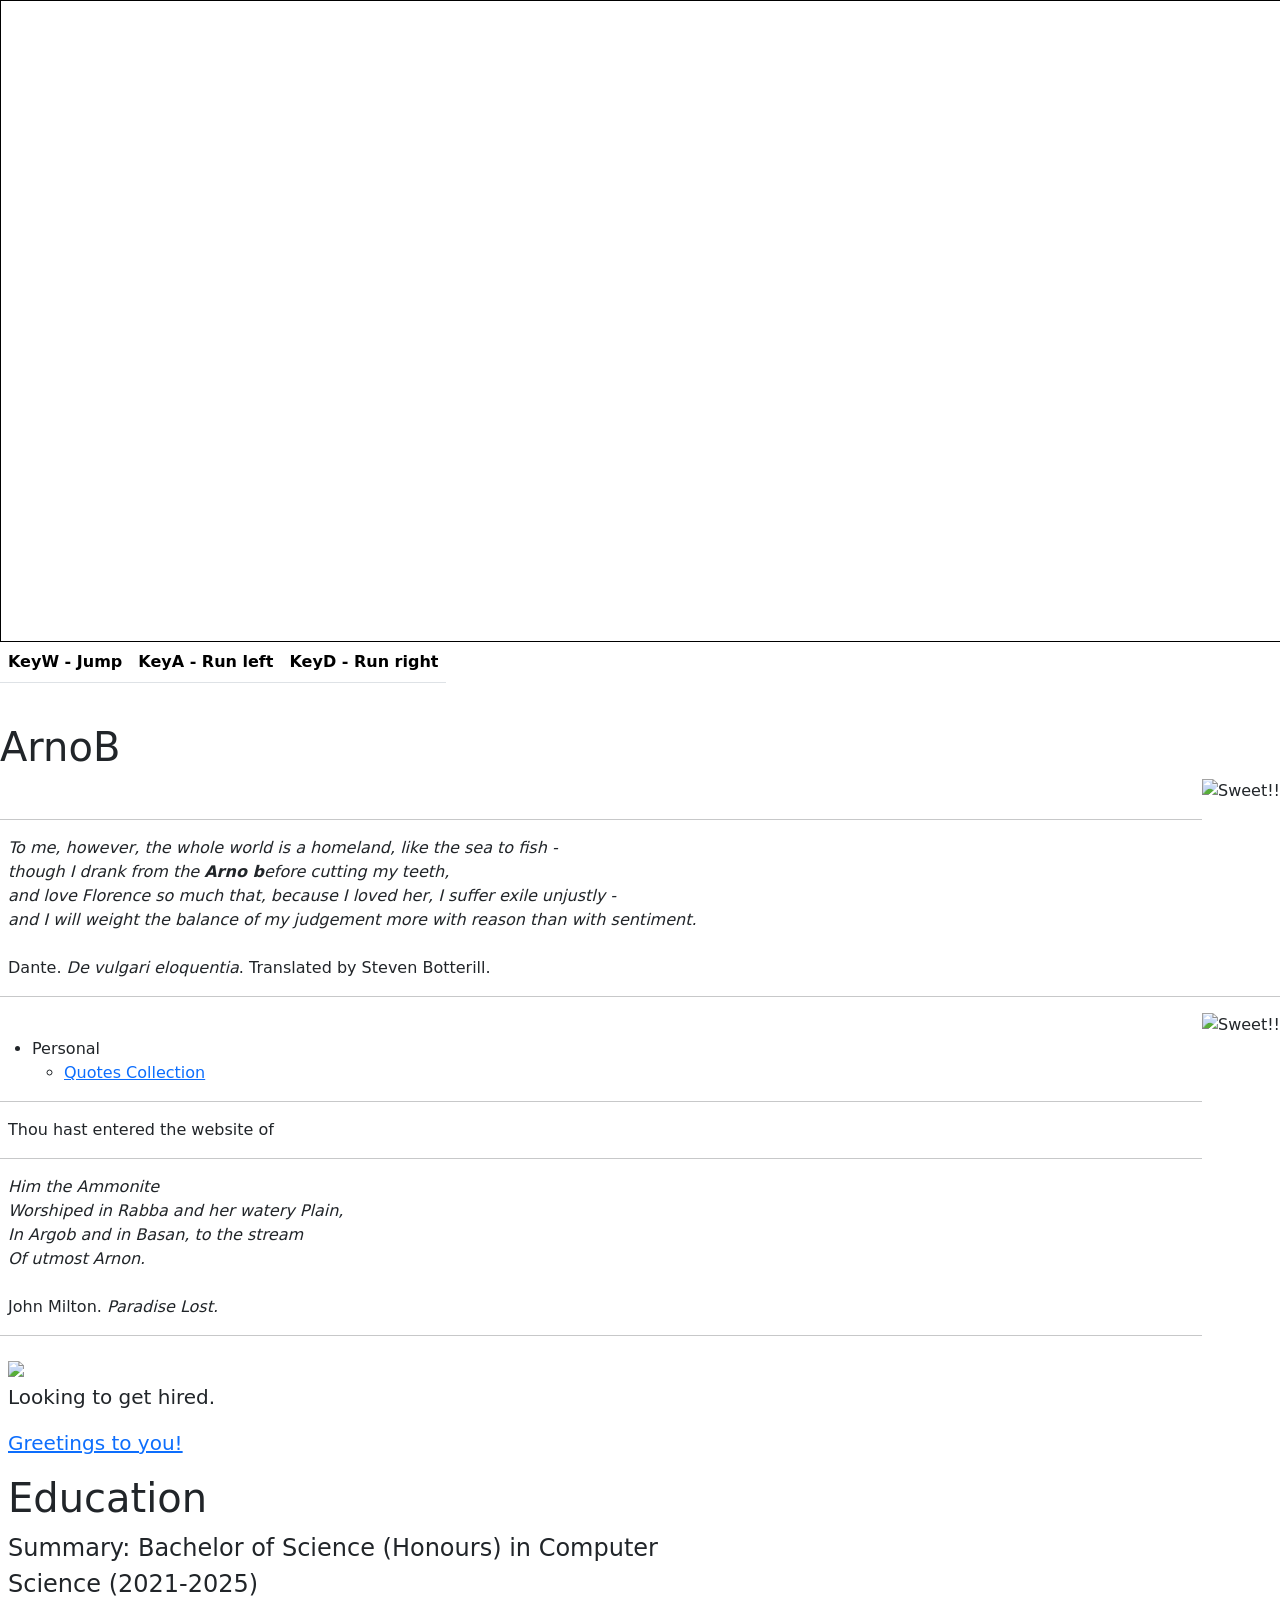
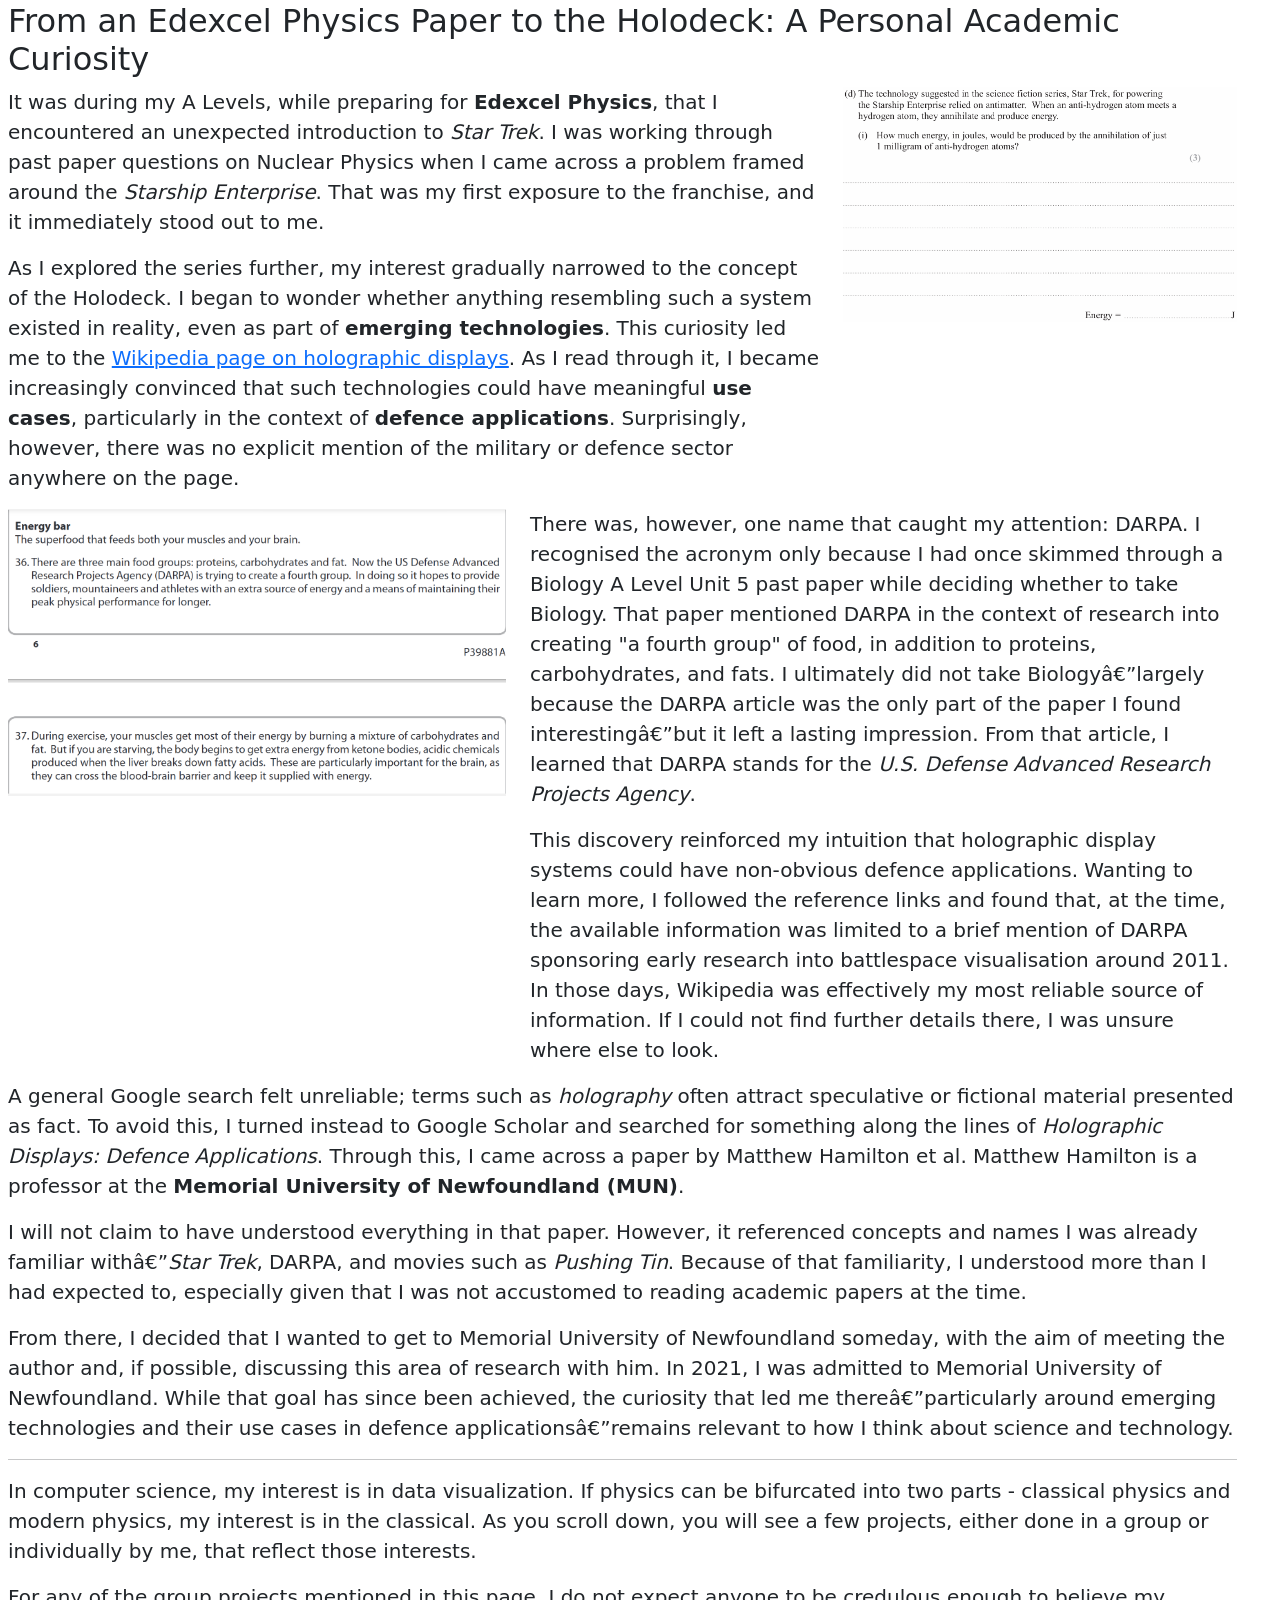
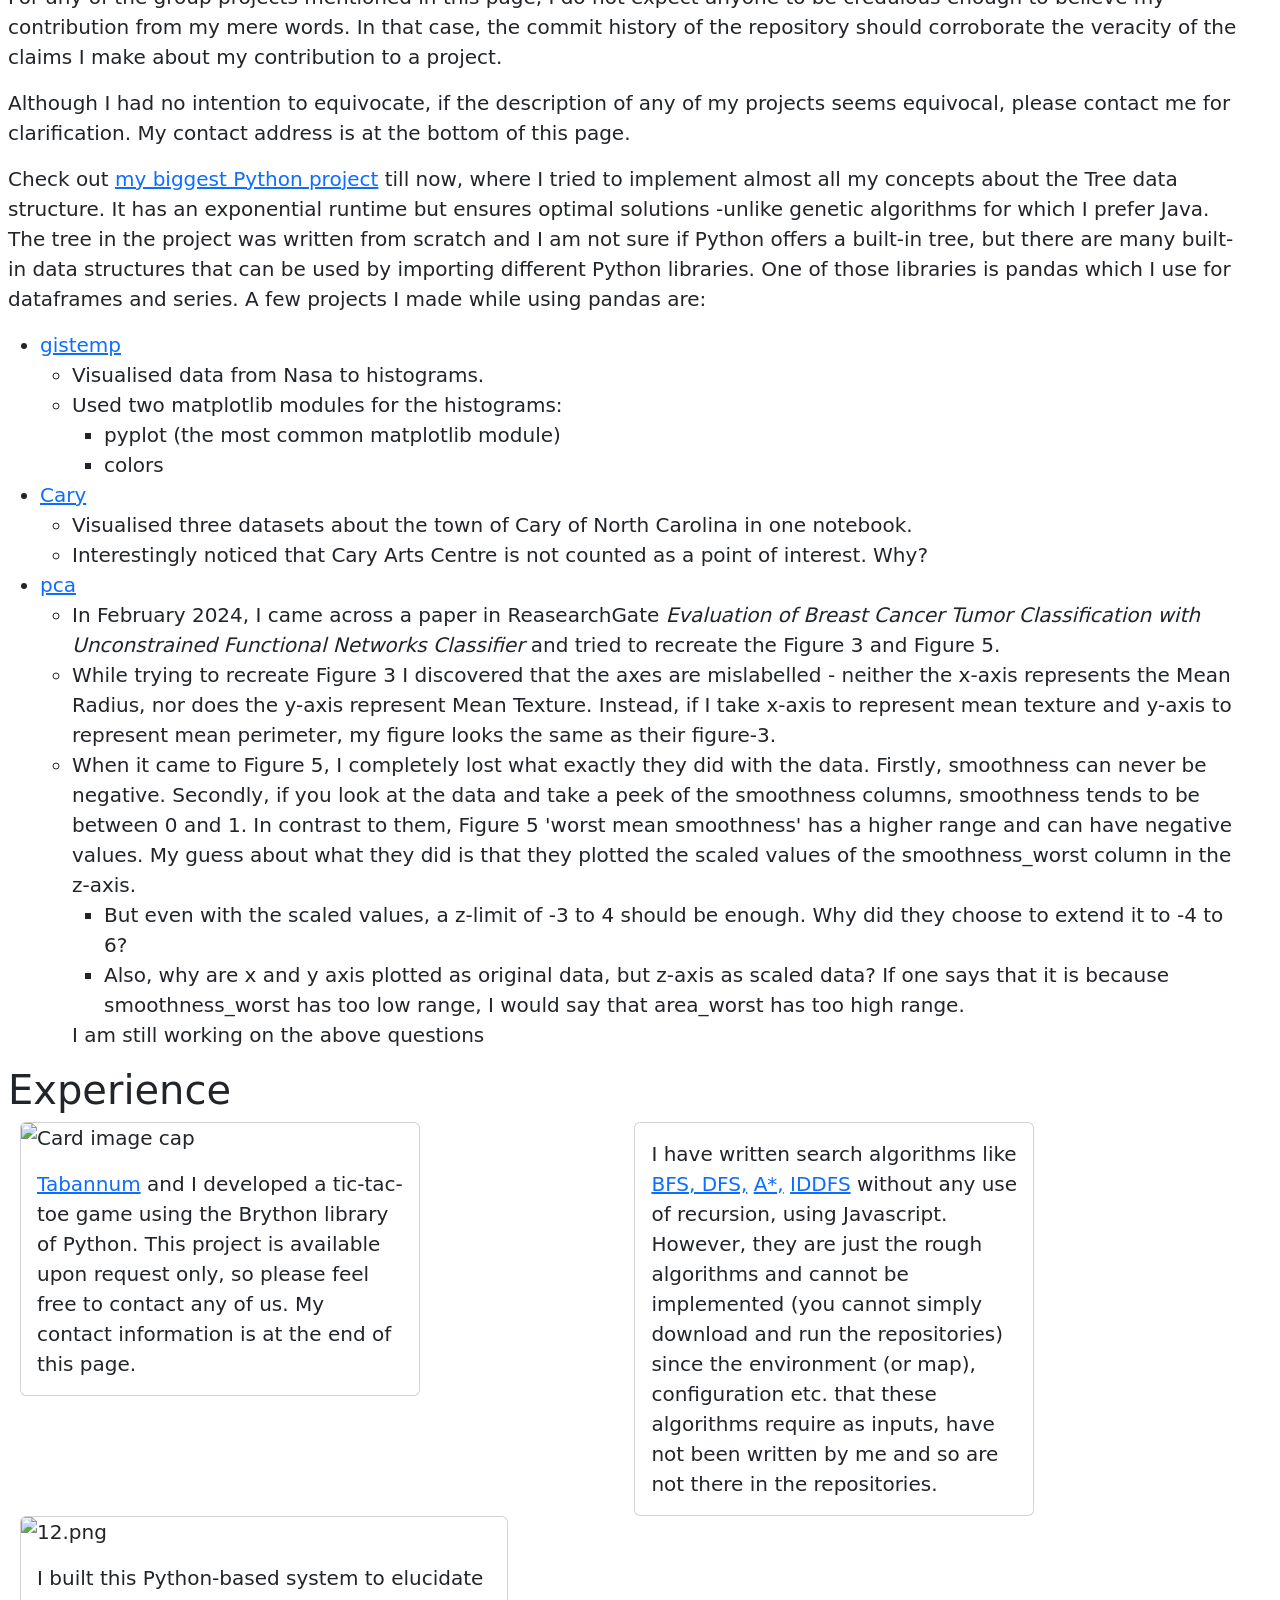
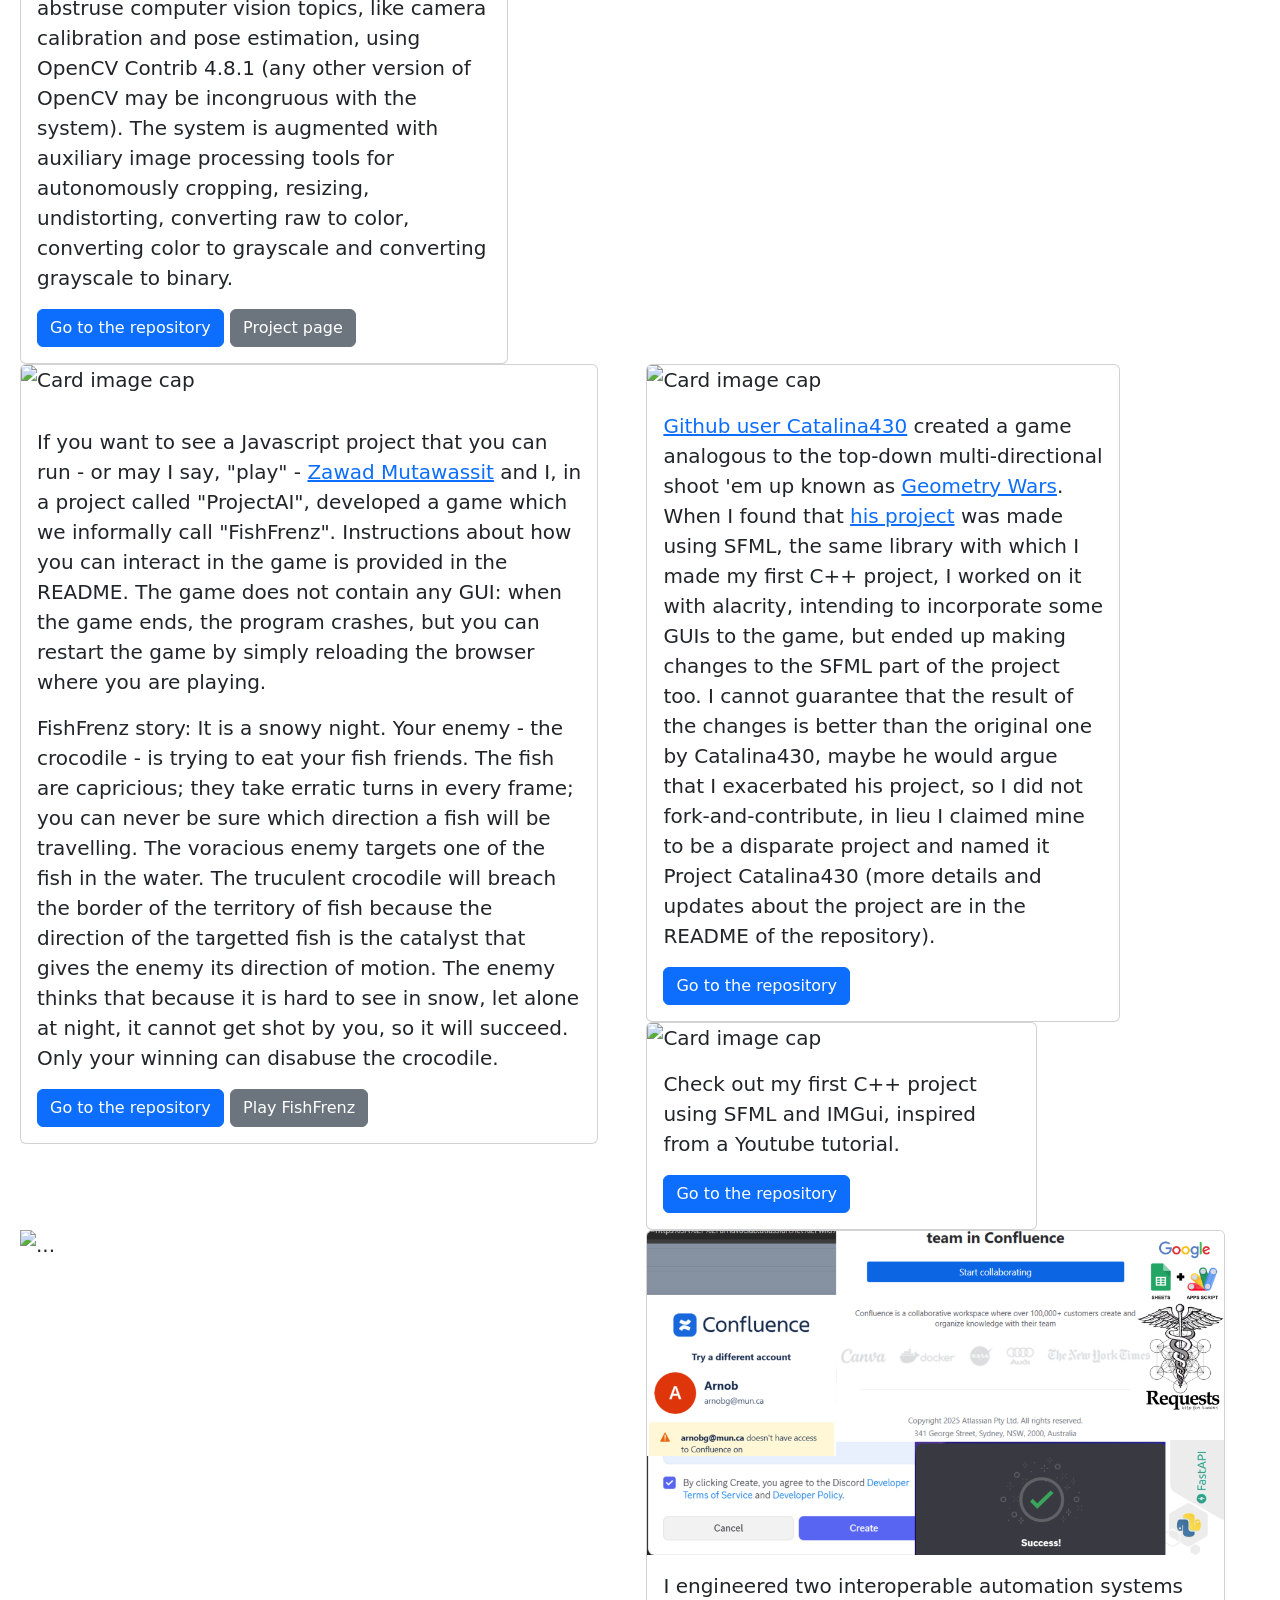
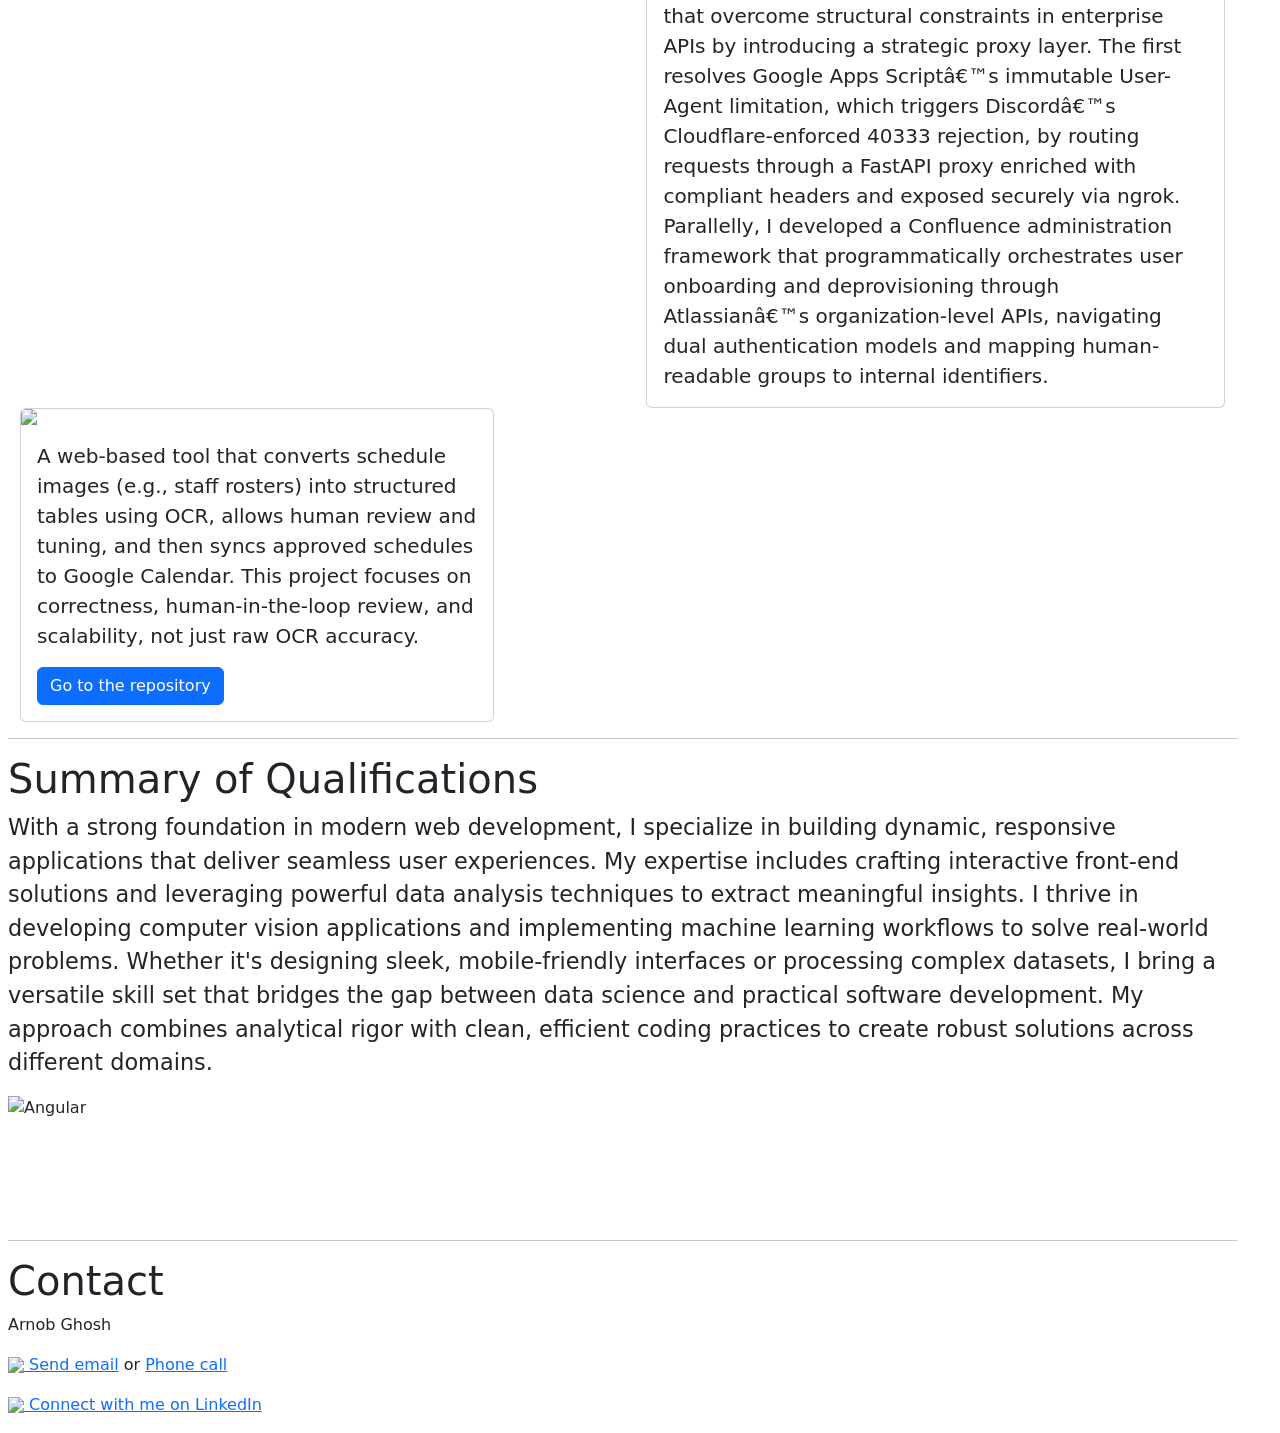
==== index.html @ ca422f01 "sprites" ====
<!DOCTYPE html>
<TITLE> 
Arnob's Home Page 
</TITLE>

<canvas id="myCanvas" width="1280" height="640" style="border:1px solid #000000;">
  Your browser does not support the HTML canvas tag.
</canvas>
<script src="col/Entity.js"></script>
<script src="col/scene.js"></script>
<script src="col/Physics.js"></script>
<div style="display: none;">
  <img
    id="stand"
    src="./col/megaman/stand64.png"/>

  <div class="animatedSprite" id="run"></div>
</div>
<script>
  init1 = function() {
      
      let scene1= new Scene();
      scene1.init();
      // set up the main loop
      setInterval(update, 1000 / 60);
      function update() {
          scene1.update();
      }
  }
</script>
  
  <body onload="init1()"> </body>


  <table style="width: 500px" class="table d-none d-xl-block">
      <tr>
        <th>KeyW - Jump</th>
        <th>KeyA - Run left</th>
        <th>KeyD - Run right</th>
      </tr>
  </table>

  <style>
    @media screen and (min-width: 0px) {
      canvas:nth-last-of-type(1){display: none;}
    }
    @media screen and (min-width: 1280px) {
      canvas:nth-last-of-type(1){display: block;}
    }
    
  </style>
<BR>


<head>
    <meta http-equiv="Content-Type" content="text/html; charset=iso-8859-1" />
    <meta name="viewport" content="width=device-width, initial-scale=1.0">
    
    <title>Arnob's Homepage</title>
    <link rel="stylesheet" href="style1.css">
    <link rel="stylesheet" href="style2.css">
     <!-- Bootstrap -->
     <link href="https://cdn.jsdelivr.net/npm/bootstrap@5.0.2/dist/css/bootstrap.min.css" rel="stylesheet" integrity="sha384-EVSTQN3/azprG1Anm3QDgpJLIm9Nao0Yz1ztcQTwFspd3yD65VohhpuuCOmLASjC" crossorigin="anonymous">
     <script src="https://cdn.jsdelivr.net/npm/bootstrap@5.0.2/dist/js/bootstrap.bundle.min.js" integrity="sha384-MrcW6ZMFYlzcLA8Nl+NtUVF0sA7MsXsP1UyJoMp4YLEuNSfAP+JcXn/tWtIaxVXM" crossorigin="anonymous" defer></script>
 

</head>
<H1 class="cn"> 
  ArnoB 
</H1>
<!-- <a href="https://github.com/ArnobTurja2002Ghosh">
<div style="width: 100%; height: 360px; position: relative; overflow: hidden; display: flex;">

    <img src="https://encrypted-tbn0.gstatic.com/images?q=tbn:ANd9GcSVIWOvmrOyZRY40NEKAdC_JBiToHB7X2oCWA&s" alt="Arnob" style="position: relative;">
    <img src="https://encrypted-tbn0.gstatic.com/images?q=tbn:ANd9GcSBvnApI6b5nBZvROHvdP3N18Leth39x0OREQ&s" alt="" style="position: relative; left: -350px; z-index: -1;" class="d-none d-sm-block">
    <img src="https://img-cdn.publive.online/fit-in/1200x675/filters:format(webp)/socialsamosa/media/media_files/2025/07/03/eeshita-ghosh-2025-07-03-11-25-30.jpg" alt="" style="height: 300%; position: relative; left: -1670px; top: -150px; z-index: -2;" class="d-none d-lg-block">
    <div style="font-size: 7em; height: 50%; background-color: #000000; color: #fff; position: relative; left: -2250px;" class="d-none d-lg-block">2002</div>
    <img src="https://cdn-1.webcatalog.io/catalog/github/github-icon-filled-256.png?v=1750639266901" alt="" style="font-size: 7em; height: 50%; background-color: #000000; color: #fff; position: relative; left: -2250px; top: 35%">
</div >
</a> -->
<img src="DSC_0027.JPG" align="right" alt="Sweet!!" height="210"> <br>



<HR>
<BLOCKQUOTE class="ms-2">
<EM>To me, however, the whole world is a homeland, like the sea to fish - <BR>
  though I drank from the <b>Arno&nbsp;b</b>efore cutting my teeth, <BR>
  and love Florence so much that, because I loved her, I suffer exile unjustly - <BR>
  and I will weight the balance of my judgement more with reason than with sentiment. </EM> <BR><BR>
    Dante. <EM> De vulgari eloquentia</EM>. Translated by Steven Botterill.
</BLOCKQUOTE>
<HR>

<UL>
<img src="DSC_0030.JPG" align="right" alt="Sweet!!" height="350"> <br>


<LI> Personal
<UL>
<LI> <A HREF=quotes.html> Quotes Collection</A>
</UL>

</UL>

<HR>


<p class="ms-2 p1">Thou hast entered the website of <span class="typed-text" id="typed-text-1"></span><span class="cursor blink" id="cursor1">&nbsp;</span></p>
<script src="typewriter.js">
</script>

<HR>

<BLOCKQUOTE class="ms-2">
  <EM>
    Him the Ammonite <BR>
    Worshiped in Rabba and her watery Plain, <BR>
    In Argob and in Basan, to the stream <BR>
    Of utmost Arnon.
  </EM> <BR><BR>
    John Milton. <EM>Paradise Lost. </EM>
</BLOCKQUOTE>

<HR>

<main class="ms-2 me-2" style="width: 96%;">
    <div id="content">
  
    <section class="fs-5">
          <img class="rightimg" width="190px" src="6_n.jpg">
          <p class="red"> Looking to get hired. </p>
          <p> <a href="GArnob/index.html">Greetings to you!</a>  </p>
    </section>
    <article class="fs-5">
        <h1>Education</h1>
        <div class="row position-relative">
          <div class="col-7 fs-4">
            Summary: Bachelor of Science (Honours) in Computer Science (2021-2025)
          </div>
          <div class="col"><img src="https://upload.wikimedia.org/wikipedia/commons/thumb/d/dc/Memorial_University_of_Newfoundland_Logo.svg/1280px-Memorial_University_of_Newfoundland_Logo.svg.png" alt="" style="width: 10%; position:absolute; bottom: 0px;"></div>
        </div>
        
        <h2>From an Edexcel Physics Paper to the Holodeck: A Personal Academic Curiosity</h2>

        <div class="row">
          <div class="col-8">
            <p>
              It was during my A Levels, while preparing for <strong>Edexcel Physics</strong>, that I encountered an unexpected introduction to <em>Star Trek</em>.
              I was working through past paper questions on Nuclear Physics when I came across a problem framed around the
              <em>Starship Enterprise</em>. That was my first exposure to the franchise, and it immediately stood out to me.
            </p>
            <p>
            As I explored the series further, my interest gradually narrowed to the concept of the Holodeck.
            I began to wonder whether anything resembling such a system existed in reality, even as part of
            <strong>emerging technologies</strong>. This curiosity led me to the <a href="https://en.wikipedia.org/wiki/Holographic_display">Wikipedia page on
            holographic displays</a>. As I read through it, I became increasingly convinced that such technologies
            could have meaningful <strong>use cases</strong>, particularly in the context of
            <strong>defence applications</strong>. Surprisingly, however, there was no explicit mention of the military or
            defence sector anywhere on the page.
            </p>
          </div>
          <div class="col"><img src="Education/startrekquestion.png" alt="" style="width: 100%;"></div>
        </div>
        

        <div class="row"><div class="col-5">
          <a href="https://pmt.physicsandmathstutor.com/download/Biology/A-level/Past-Papers/Edexcel-IAL/Unit-5/January%202013%20INS%20-%20Unit%205%20Edexcel%20Biology%20A-level.pdf">
            <img src="Education/darpapassage.png" alt="" style="width: 100%;">
          </a>
        </div>
        <div class="col">
          <p>
              There was, however, one name that caught my attention: DARPA. I recognised the acronym only because
              I had once skimmed through a Biology A Level Unit 5 past paper while deciding whether to take Biology.
              That paper mentioned DARPA in the context of research into creating "a fourth group" of food, in addition to
              proteins, carbohydrates, and fats. I ultimately did not take Biology—largely because the DARPA article was the only part of the
              paper I found interesting—but it left a lasting impression. From that article, I learned that DARPA stands for the
              <i>U.S. Defense Advanced Research Projects Agency</i>.
          </p>

          <p>
              This discovery reinforced my intuition that holographic display systems could have non-obvious
              defence applications. Wanting to learn more, I followed the reference links and found that, at the
              time, the available information was limited to a brief mention of DARPA sponsoring early research into
              battlespace visualisation around 2011. In those days, Wikipedia was effectively my most reliable
              source of information. If I could not find further details there, I was unsure where else to look.
          </p>
        </div>
        </div>

        

        <p>
            A general Google search felt unreliable; terms such as <em>holography</em> often attract speculative or fictional
            material presented as fact. To avoid this, I turned instead to Google Scholar and searched for
            something along the lines of <em>Holographic Displays: Defence Applications</em>. Through this, I came across a
            paper by Matthew Hamilton et al. Matthew Hamilton is a professor at the <strong>Memorial University of Newfoundland (MUN)</strong>.
        </p>

        <p>
            I will not claim to have understood everything in that paper. However, it referenced concepts and names I was already
            familiar with—<em>Star Trek</em>, DARPA, and movies such as <em>Pushing Tin</em>. Because of that familiarity, I understood more than I had expected to, especially given that I was not accustomed to reading academic papers
            at the time.
        </p>

        <p>
            From there, I decided that I wanted to get to Memorial University of Newfoundland someday, with
            the aim of meeting the author and, if possible, discussing this area of research with him. In 2021, I was admitted to
            Memorial University of Newfoundland. While that goal has since been achieved, the curiosity that led me
            there—particularly around emerging technologies and their use cases in defence applications—remains relevant to
            how I think about science and technology.
        </p>

    </article>
    <HR>
    <section class="fs-5">
            <p> In computer science, my interest is in data visualization. If physics can be bifurcated into two parts - 
            classical physics and modern physics, my interest is in the classical. 
            As you scroll down, you will see a few projects, either done in a group or individually by me, that reflect those interests.
          </p>
          <p>
            For any of the group projects mentioned in this page, I do not expect anyone to be credulous enough to believe my contribution
            from my mere words. In that case, the commit history of the repository should corroborate the veracity of the claims I make 
            about my contribution to a project. 
          </p>
          <p>
            Although I had no intention to equivocate, if the description of any of my projects seems equivocal, please contact me for clarification.
            My contact address is at the bottom of this page. 
          </p>

          <p> Check out <A HREF=https://github.com/ArnobTurja2002Ghosh/SetCover>my biggest Python project</A> till now, where I tried to implement almost all my concepts about the Tree data structure. 
            It has an exponential runtime but ensures optimal solutions -unlike genetic algorithms for which I prefer Java.
            The tree in the project was written from scratch and I am not sure if Python offers a built-in tree,
            but there are many built-in data structures that can be used by importing different Python libraries.
            One of those libraries is pandas which I use for dataframes and series. A few projects I made while using pandas are:
            <ul>
              <li><A HREF=https://github.com/ArnobTurja2002Ghosh/gistemp>gistemp</A> 
                <ul>
                 <li> Visualised data from Nasa to histograms. </li>
                 <li> Used two matplotlib modules for the histograms: 
                  <ul> <li>pyplot (the most common matplotlib module)</li>
                       <li>colors</li>
                  </ul>
                 </li>
                </ul>
              </li>
              <li> <A HREF=https://github.com/ArnobTurja2002Ghosh/Cary>Cary</A>
                <ul>
                  <li> Visualised three datasets about the town of Cary of North Carolina in one notebook.</li>
                  <li> Interestingly noticed that Cary Arts Centre is not counted as a point of interest. Why? </li>
                </ul>
              </li>
              <li><A HREF=https://github.com/ArnobTurja2002Ghosh/pca>pca</A>
                <ul>
                    <li> In February 2024, I came across a paper in ReasearchGate <i>Evaluation of Breast Cancer Tumor Classification with Unconstrained Functional Networks Classifier</i> and tried to recreate the Figure 3 and Figure 5. </li>
                    <li> While trying to recreate Figure 3 I discovered that the axes are mislabelled - neither the x-axis represents the Mean Radius, nor does the y-axis represent Mean Texture. 
                        Instead, if I take x-axis to represent mean texture and y-axis to represent mean perimeter, my figure looks the same as their figure-3.</li>
                    <li> When it came to Figure 5, I completely lost what exactly they did with the data. Firstly, smoothness can never be negative. 
                        Secondly, if you look at the data and take a peek of the smoothness columns, smoothness tends to be between 0 and 1.
                        In contrast to them, Figure 5 'worst mean smoothness' has a higher range and can have negative values. 
                        My guess about what they did is that they plotted the scaled values of the smoothness_worst column in the z-axis.
                      <ul>
                        <li>But even with the scaled values, a z-limit of -3 to 4 should be enough. Why did they choose to extend it to -4 to 6?</li>
                        <li>Also, why are x and y axis plotted as original data, but z-axis as scaled data? If one says that it is because smoothness_worst has too low range, I would say that area_worst has too high range.</li>
                      </ul>
                        I am still working on the above questions 
                    </li>
                </ul>
            </li>
            </ul>
          </p>

          <h1>Experience</h1>
          
          <div class="container-fluid">
            <div class="row">
              <div class="col">            
                <div class="card" style="width: 25rem;">
                  <img class="card-img-top" src="imgs1/Screenshot195835.jpg" alt="Card image cap">
                  <div class="card-body">
                    <p class="card-text"><A href="https://github.com/tabannum-lit/">Tabannum</A> and I developed a tic-tac-toe game using the Brython library of Python. 
                      This project is available upon request only, so please feel free to contact any of us. 
                      My contact information is at the end of this page.
                    </p>
                    
                  </div>
                </div>
              </div>
  
              <div class="col"> 
                <div class="card" style="width: 25rem">
                  <div class="card-body">
                    <p class="card-text">
                      I have written search algorithms like <a HREF=https://github.com/ArnobTurja2002Ghosh/Search>BFS, DFS,</a> <a HREF=https://github.com/ArnobTurja2002Ghosh/Search2>A*,</a> <a HREF=https://github.com/ArnobTurja2002Ghosh/IDDFS>IDDFS</a> without any use of recursion, using Javascript. 
                      However, they are just the rough algorithms and cannot be implemented (you cannot simply download and run the repositories) since the environment (or map), configuration etc. that these algorithms require as inputs, have not been written by me and so are not there in the repositories.
                    </p>
                  </div>
                </div>
              </div>
              <div class="col col-md-5">
                <div class="card">
                  <img class="card-img-top" src="https://github.com/ArnobTurja2002Ghosh/openCVChArUco/blob/main/detectedMarkersDrawn_calibrate/12.png?raw=true" alt="12.png">
                  <div class="card-body">
                      <p class="card-text">
                        I built this Python-based system to elucidate abstruse computer vision topics, like camera calibration and pose estimation, using OpenCV Contrib 4.8.1 (any other version of OpenCV may be incongruous with the system). 
                        The system is augmented with auxiliary image processing tools for autonomously cropping, resizing, undistorting, converting raw to color, converting color to grayscale and converting grayscale to binary. 
                      </p>
                      <a href="https://github.com/ArnobTurja2002Ghosh/openCVChArUco" class="btn btn-primary">Go to the repository</a>
                      <a href="https://ArnobTurja2002Ghosh.github.io/openCVChArUco/web" class="btn btn-secondary">Project page</a>
                    </div>
                </div>
              </div>
            </div>
            <div class="row gx-5">
              <div class="col col-md-6">
                  <div class="card">
                    <img class="card-img-top" src="imgs1/croc_copy.jpg" alt="Card image cap">
                    <div class="card-body">
                      <p class="card-text">
                        <p>
                        If you want to see a Javascript project that you can run - or may I say, "play" - <a HREF=https://github.com/zawadman>Zawad Mutawassit</a> and I, in a project called "ProjectAI", developed a game which we informally call "FishFrenz".
                        Instructions about how you can interact in the game is provided in the README.
                        The game does not contain any GUI: when the game ends, the program crashes, but you can restart the game by simply reloading the browser where you are playing.  
                        </p>
                        <p>
                          FishFrenz story: It is a snowy night. Your enemy - the crocodile - is trying to eat your fish friends.
                          The fish are capricious; they take erratic turns in every frame; you can never be sure which direction a fish will be travelling.
                          The voracious enemy targets one of the fish in the water. 
                          The truculent crocodile will breach the border of the territory of fish because the 
                          direction of the targetted fish is the catalyst that gives the enemy its direction of motion.
                          The enemy thinks that because it is hard to see in snow, let alone at night, it cannot get shot by you, so it will succeed.
                          Only your winning can disabuse the crocodile.
                        </p>
                      </p>
                      <a href="https://github.com/ArnobTurja2002Ghosh/ProjectAI" class="btn btn-primary">Go to the repository</a>
                      <a href="https://zawadman.github.io/fishFrenz/" class="btn btn-secondary">Play FishFrenz</a>
                    </div>
                  </div>
              </div>

              <div class="column col-md-5">
                  <div class="card">
                    <img class="card-img-top" src="imgs1/Screenshot132701.jpg" alt="Card image cap">
                    <div class="card-body">
                      <p class="card-text"> 
                        <a href="https://github.com/Catalina430">Github user Catalina430</a> created a game analogous to the top-down multi-directional 
                        shoot 'em up known as <a href="https://en.wikipedia.org/wiki/Geometry_Wars">Geometry Wars</a>. 
                        When I found that <a href = "https://github.com/Catalina430/Geometry-Wars">his project</a> was made using SFML,
                        the same library with which I made my first C++ project, 
                        I worked on it with alacrity, intending to incorporate some GUIs to the game, 
                        but ended up making changes to the SFML part of the project too. 
                        I cannot guarantee that the result of the changes is better than the original one by Catalina430, maybe he would argue that I 
                        exacerbated his project, so I did not fork-and-contribute,
                        in lieu I claimed mine to be a disparate project and named it Project Catalina430
                        (more details and updates about the project are in the README of the repository).
                      </p>
                      <a href="https://github.com/ArnobTurja2002Ghosh/Catalina430" class="btn btn-primary">Go to the repository</a>
                    </div>
                  </div>

                  <div class="row">
                    <div class="column col-md-10">
                      <div class="card">
                        <img class="card-img-top" src="imgs1/Screenshot141954.jpg" alt="Card image cap">
                        <div class="card-body">
                          <p class="card-text">
                            Check out my first C++ project using SFML and IMGui, inspired from a Youtube tutorial.
                          </p>
                          <a href="https://github.com/ArnobTurja2002Ghosh/BouncingShapes" class="btn btn-primary">Go to the repository</a>
                        </div>
                      </div>
                    </div>
                  </div>
              </div>  
            </div>
            
            <div class="row gx-5">
              <div class="column col-md-6">
                <div id="carouselExampleSlidesOnly" class="carousel slide w-100" data-bs-ride="carousel">
                  <div class="carousel-inner">
                    
                    <div class="carousel-item active">
                      <img class="d-block w-100" src="imgs1/Screenshot 2024-11-05 165407.jpg" alt="...">
                      <div class="text-dark carousel-caption">
                        <h5 class="text-center">JavaSwing1</h5>
                        <p class="d-none d-sm-block"> 
                          This Java Swing project allows you to fill a grid with tiles of different shapes and colors.
                          The biggest challenge in this project was to ensure that the user cannot place a tile on the top of another
                          - that is, there is no overlap of tiles. As long as there is no overlap, you can place your tile anywhere in the 9*9 grid. 
                          Initially, the grid is white and empty, as you can see in this image. A tile is chosen by clicking the "choose shape" button. 
                          After choosing a tile, hover over the grid to select a position (or to check if the tile can be placed in that position). 
                          Click on the grid to place your tile.
                        </p>
                        <a href="https://github.com/ArnobTurja2002Ghosh/JavaSwing1" class="btn btn-primary">Go to the repository</a>
                      
                      </div>
                    </div>
    
                    <div class="carousel-item">
                      <img class="d-block w-100" src="imgs1/Screenshot 2024-10-30 024532.jpg" alt="...">
                      <div class="text-dark">
                        <h5 class="text-center">JavaSwing1</h5>
                        <p class=""> 
                          This Java Swing project allows you to fill a grid with tiles of different shapes and colors.
                          The biggest challenge in this project was to ensure that the user cannot place a tile on the top of another
                          - that is, there is no overlap of tiles. As long as there is no overlap, you can place your tile anywhere in the 9*9 grid. 
                          A tile is selected using the interface you can see in the above image. The orientation of a shape can be changed using the "rotate" button on it.
                          Intuitively, "select" buttons are to select a shape and color. Once a shape and color is selected, you will be taken to the grid where you can place the tile of your selected shape, color and rotation.
                        </p>
                        <a href="https://github.com/ArnobTurja2002Ghosh/JavaSwing1" class="btn btn-primary">Go to the repository</a>
                      
                      </div>
                    </div>
    
                    <div class="carousel-item">
                      <img class="d-block w-100" src="imgs1/Screenshot 2024-10-30 022641.jpg" alt="...">
                      
                    </div>
                  </div>
    
                  <a class="carousel-control-prev" href="#carouselExampleSlidesOnly" role="button" data-bs-slide="prev">
                    <span class="carousel-control-prev-icon" aria-hidden="true"></span>
                  </a>
                  <a class="carousel-control-next" href="#carouselExampleSlidesOnly" role="button" data-bs-slide="next">
                    <span class="carousel-control-next-icon" aria-hidden="true"></span>
                  </a>
    
                </div>
              </div>
              <div class="column col-md-6">
                
                <div class="card">
                  <img src="imgs1/AddUserToConfluence/ProjectSummary.png" alt="" class="card-img-top"/>
                  <div class="card-body">
                    <div class="card-text">
                      I engineered two interoperable automation systems that overcome structural constraints in enterprise APIs by introducing a strategic proxy layer. 
                      The first resolves Google Apps Script’s immutable User-Agent limitation, which triggers Discord’s Cloudflare-enforced 40333 rejection, by routing requests through a FastAPI proxy enriched with compliant headers and exposed securely via ngrok. 
                      Parallelly, I developed a Confluence administration framework that programmatically orchestrates user onboarding and deprovisioning through Atlassian’s organization-level APIs, navigating dual authentication models and mapping human-readable groups to internal identifiers. 
                    </div>
                  </div>
                </div>
              </div>
              
            </div>
            <div class="row gx-5">
              <div class="column col-md-5">
                <div class="card">
                  <img src="https://raw.githubusercontent.com/ArnobTurja2002Ghosh/ScheduleReader/refs/heads/main/docs/cd4.gif" class="card-img-top"></video>
                
                  <div class="card-body">
                    <div class="card-text">
                      <p>
                        A web-based tool that converts schedule images (e.g., staff rosters) into structured tables using OCR, allows human review and tuning, and then syncs approved schedules to Google Calendar.
                        This project focuses on correctness, human-in-the-loop review, and scalability, not just raw OCR accuracy.
                      </p>
                     </div>
                    <a href="https://github.com/ArnobTurja2002Ghosh/BouncingShapes" class="btn btn-primary">Go to the repository</a>
                  </div>
                </div>
              </div>
            </div>
          </div>
          
          
          

    </section>
    <hr>
    <section>
      <h1>Summary of Qualifications</h1>
      <p style="font-size: 1.4em;">
        With a strong foundation in modern web development, I specialize in building dynamic, responsive applications that deliver seamless user experiences. 
        My expertise includes crafting interactive front-end solutions and leveraging powerful data analysis techniques to extract meaningful insights. 
        I thrive in developing computer vision applications and implementing machine learning workflows to solve real-world problems. 
        Whether it's designing sleek, mobile-friendly interfaces or processing complex datasets, I bring a versatile skill set that bridges the gap between data science and practical software development. 
        My approach combines analytical rigor with clean, efficient coding practices to create robust solutions across different domains.

      </p>
      
      <div style="width: 100%; height: calc(100vw / 10);; overflow: hidden; display: flex; align-items: flex-start;">
        <img src="https://angular.dev/assets/images/press-kit/angular_icon_gradient.gif" alt="Angular" style="height: 100%; ">
        <img src="https://devopedia.org/images/article/45/8328.1526292163.svg" alt="" style="height: 100%;"/>
        <img src="https://www.pythontutorial.net/wp-content/uploads/2022/08/numpy-tutorial.svg" alt="" style="height: 100%;"/>
        <img src="https://opencv.org/wp-content/uploads/2022/05/logo.png" alt=""style="height: 295%;"/>
        <img src="https://upload.wikimedia.org/wikipedia/commons/thumb/b/b2/Bootstrap_logo.svg/1200px-Bootstrap_logo.svg.png" alt="" style="height: 100%;"/>
      </div>
    </section>
    <hr>
    <section>
  
       <h1><a name="contact" id="contact"></a>Contact</h1>
  
      <div id="box">
        <p>Arnob Ghosh<br />
          <p><a href="mailto: arnobg2002@gmail.com"><img src="gmail.png" height="16px"> Send email</a> or <a href="tel:+17092193188">Phone call</a></p>
          <p><a href="https://www.linkedin.com/in/arnob-ghosh-13b380214/"><img src="linkedin.png" height="16px"> Connect with me on LinkedIn </a></p>
        </div>
    </section>
  
    </div>
  </main>
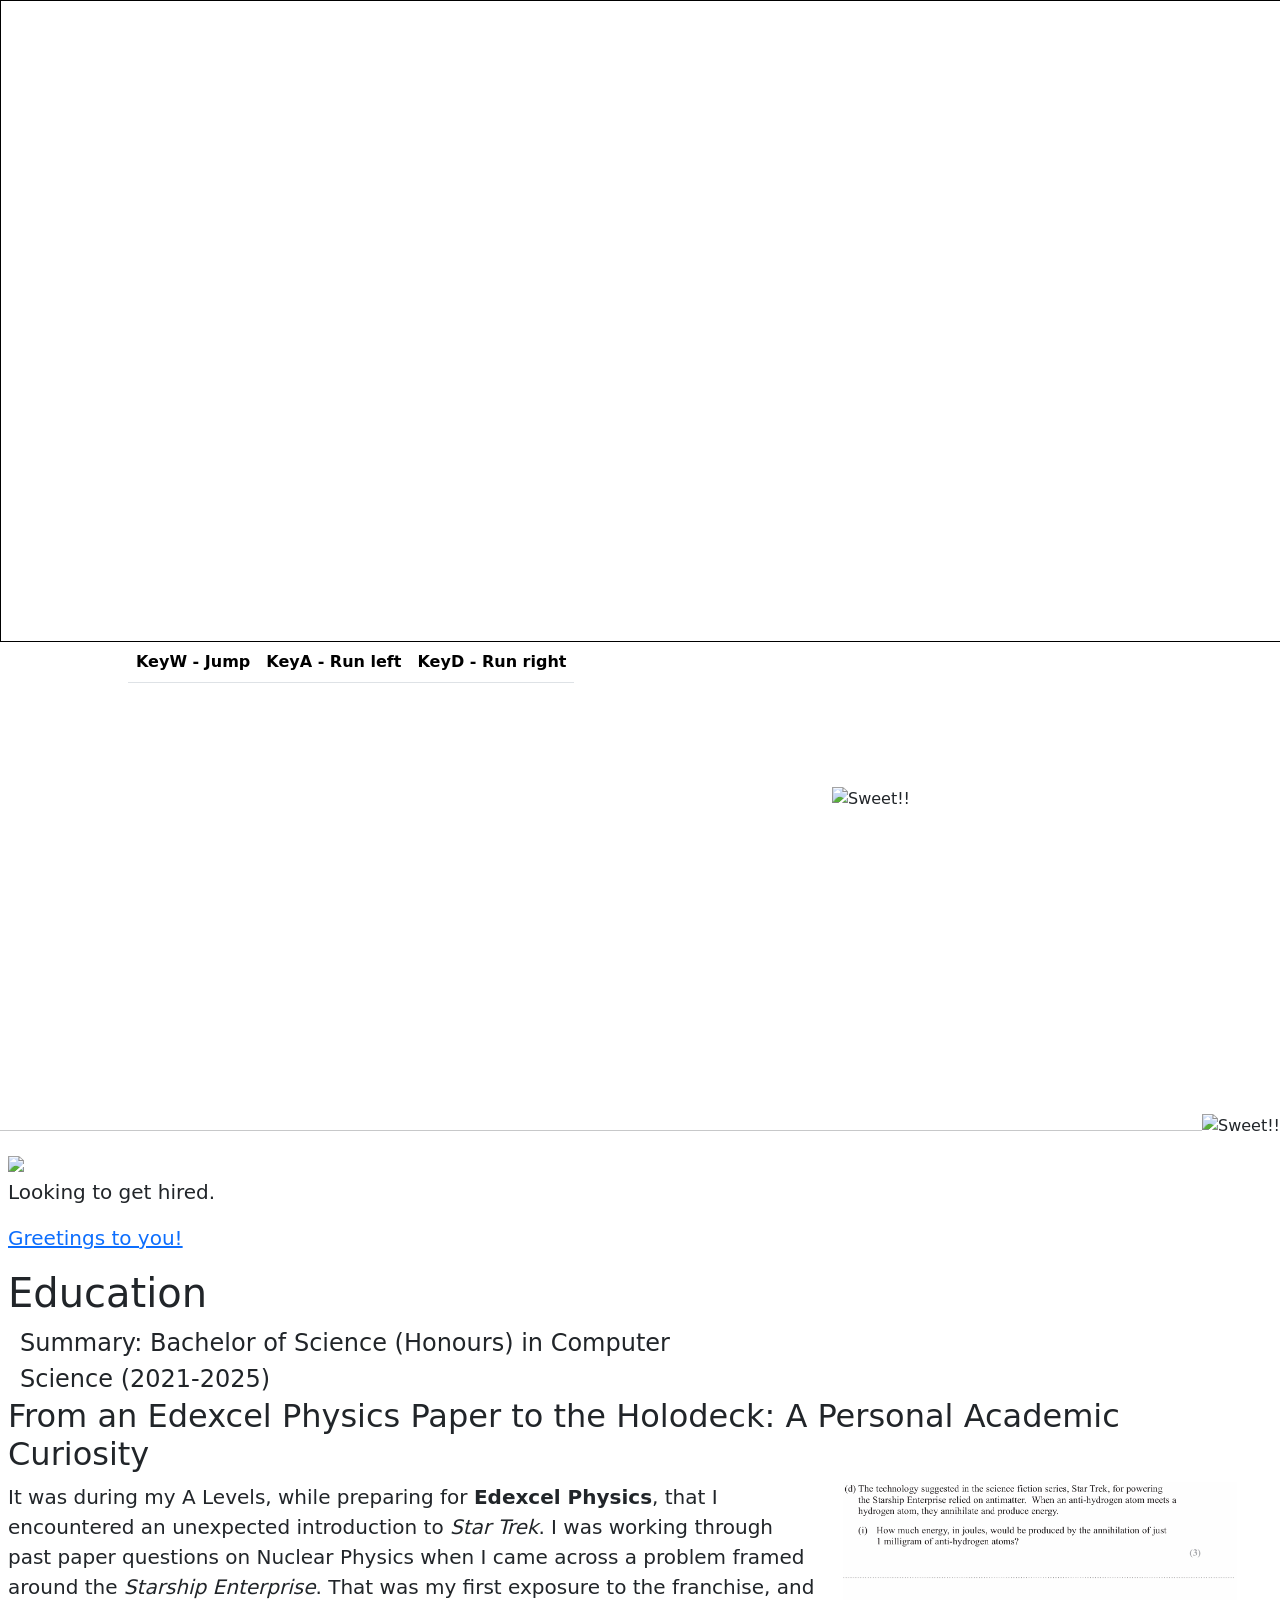
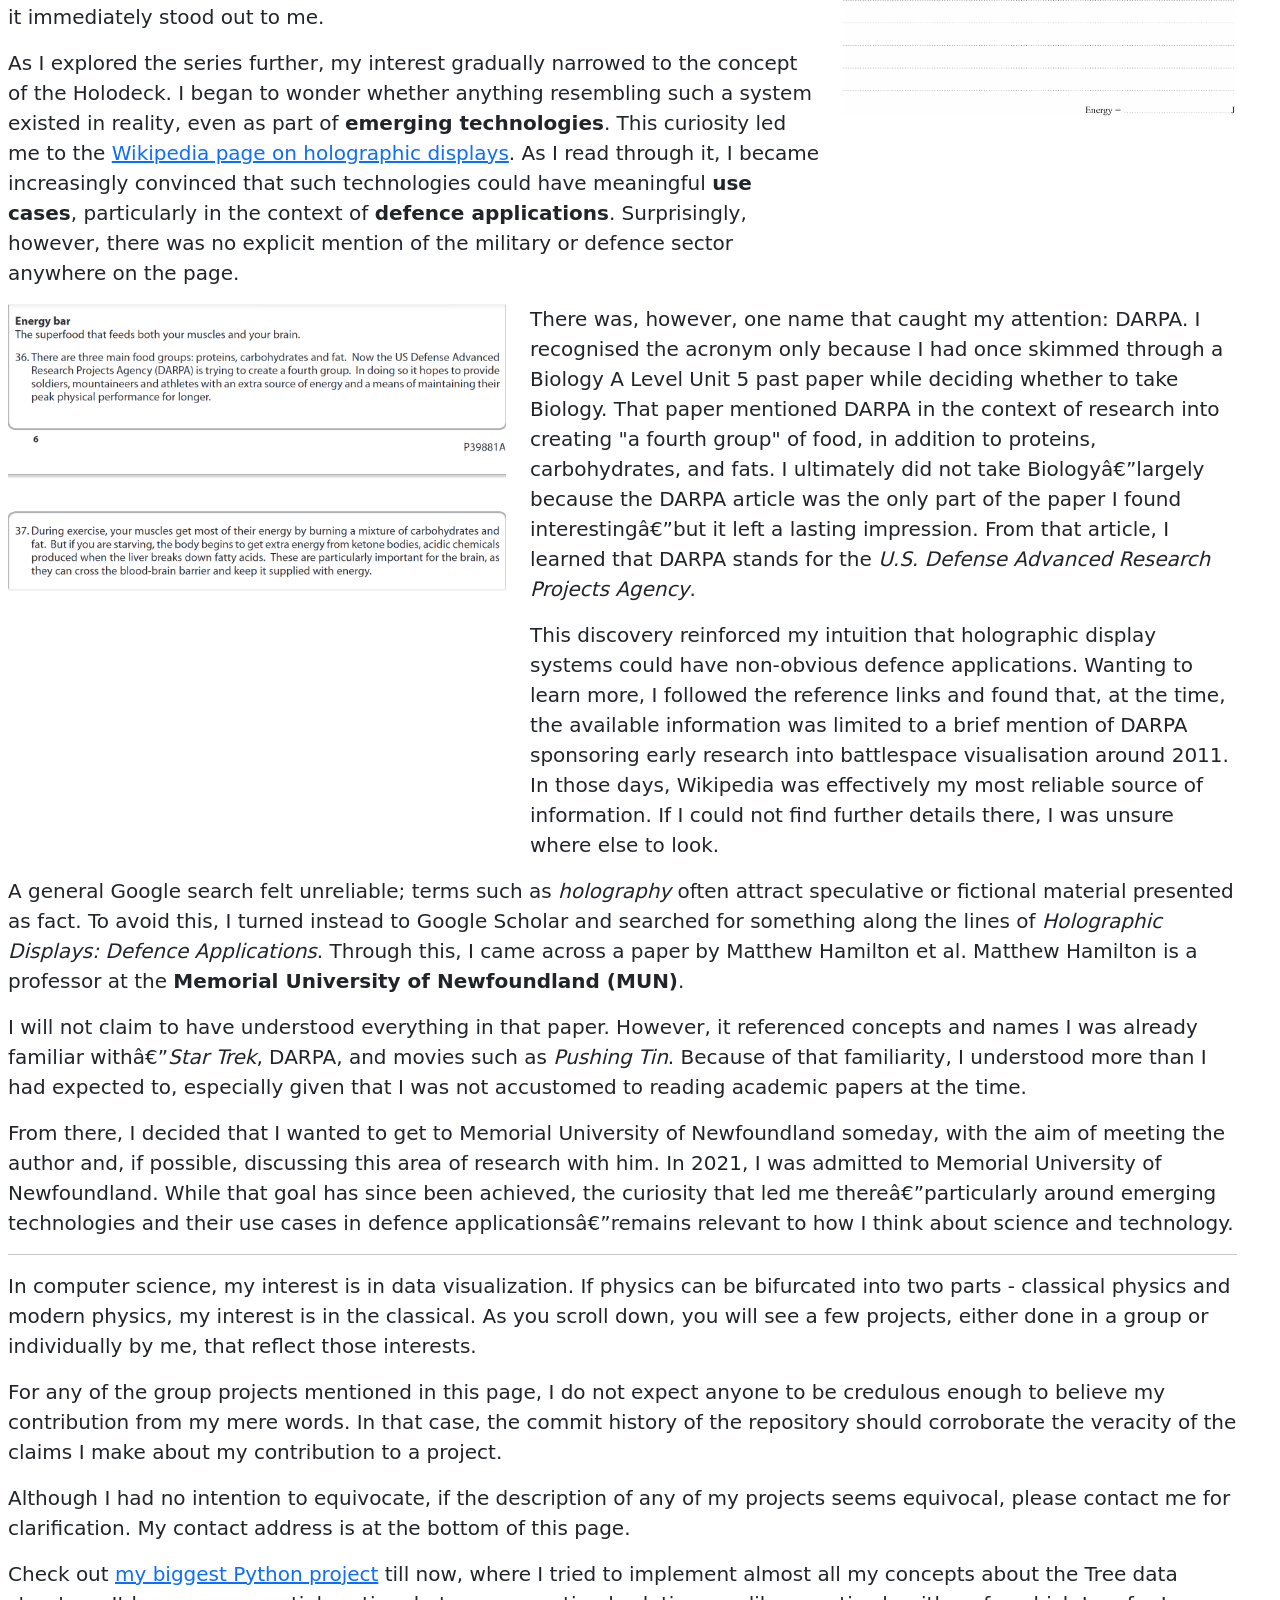
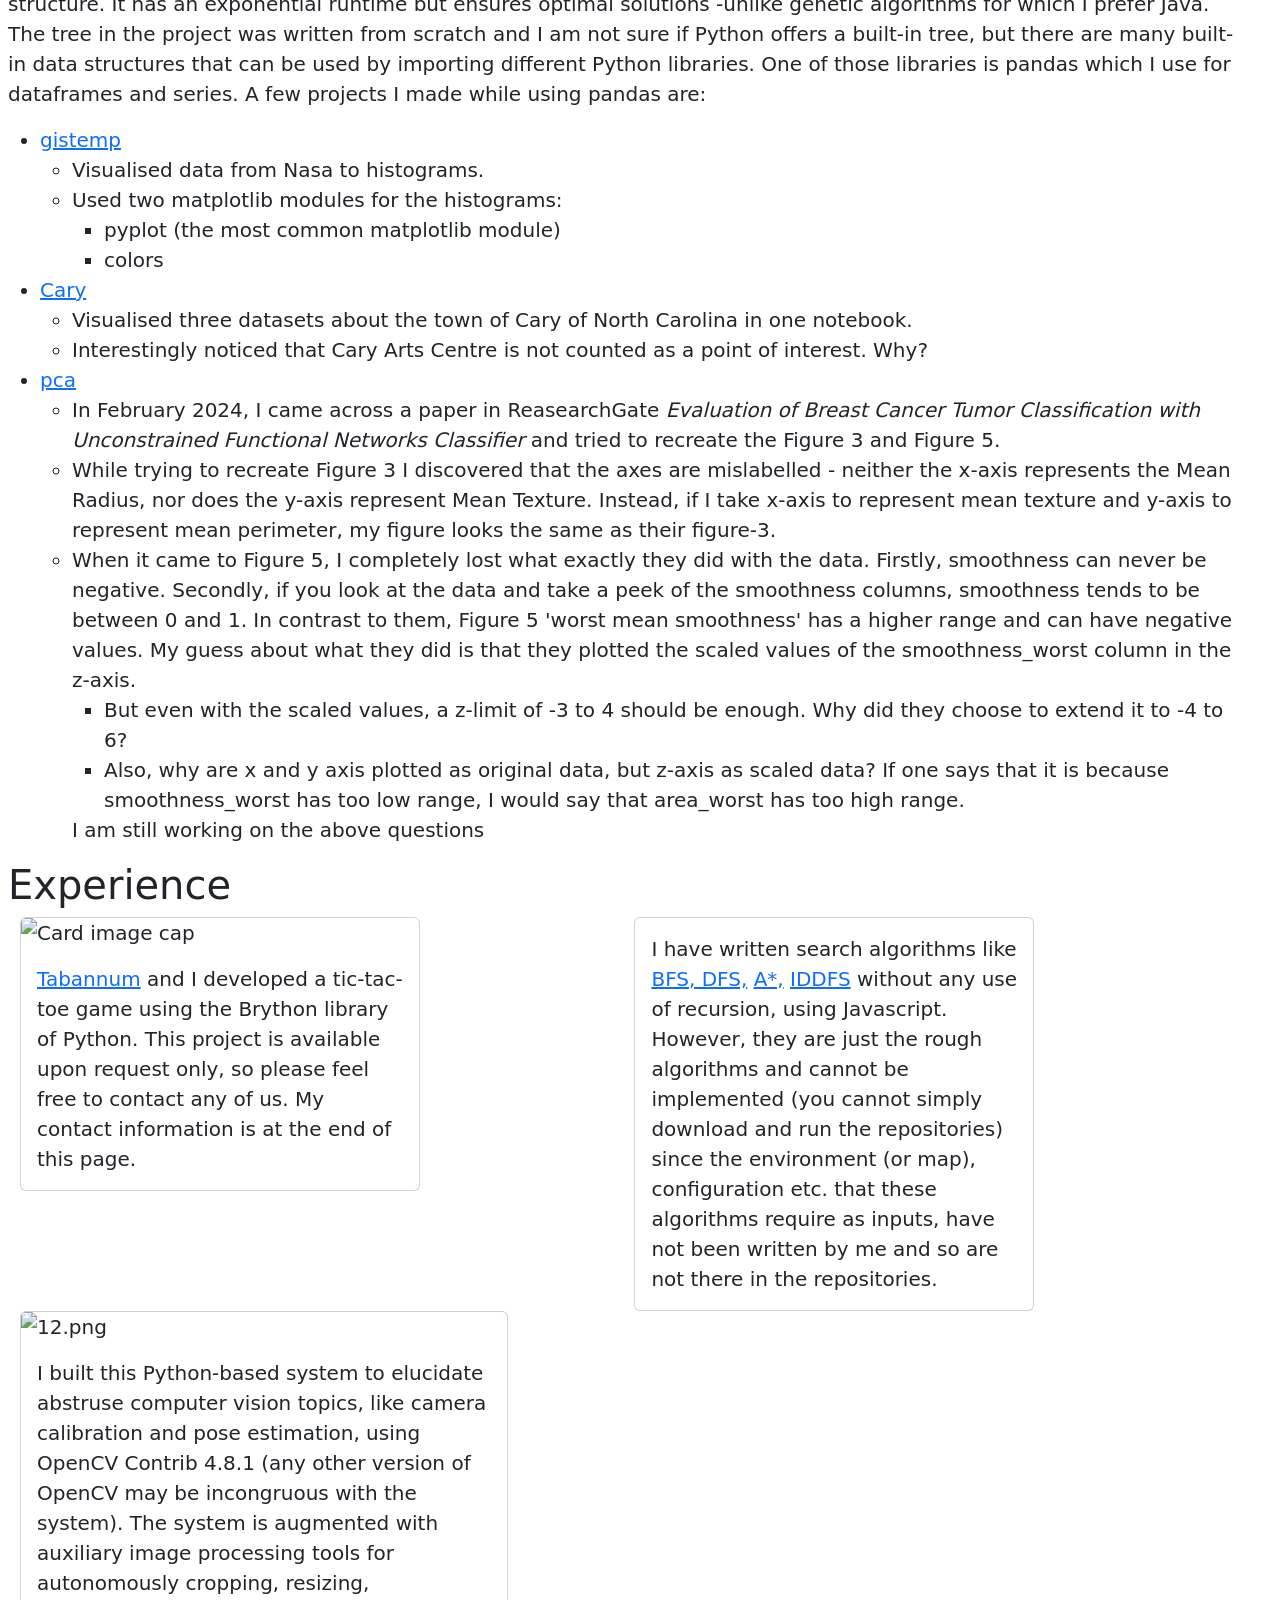
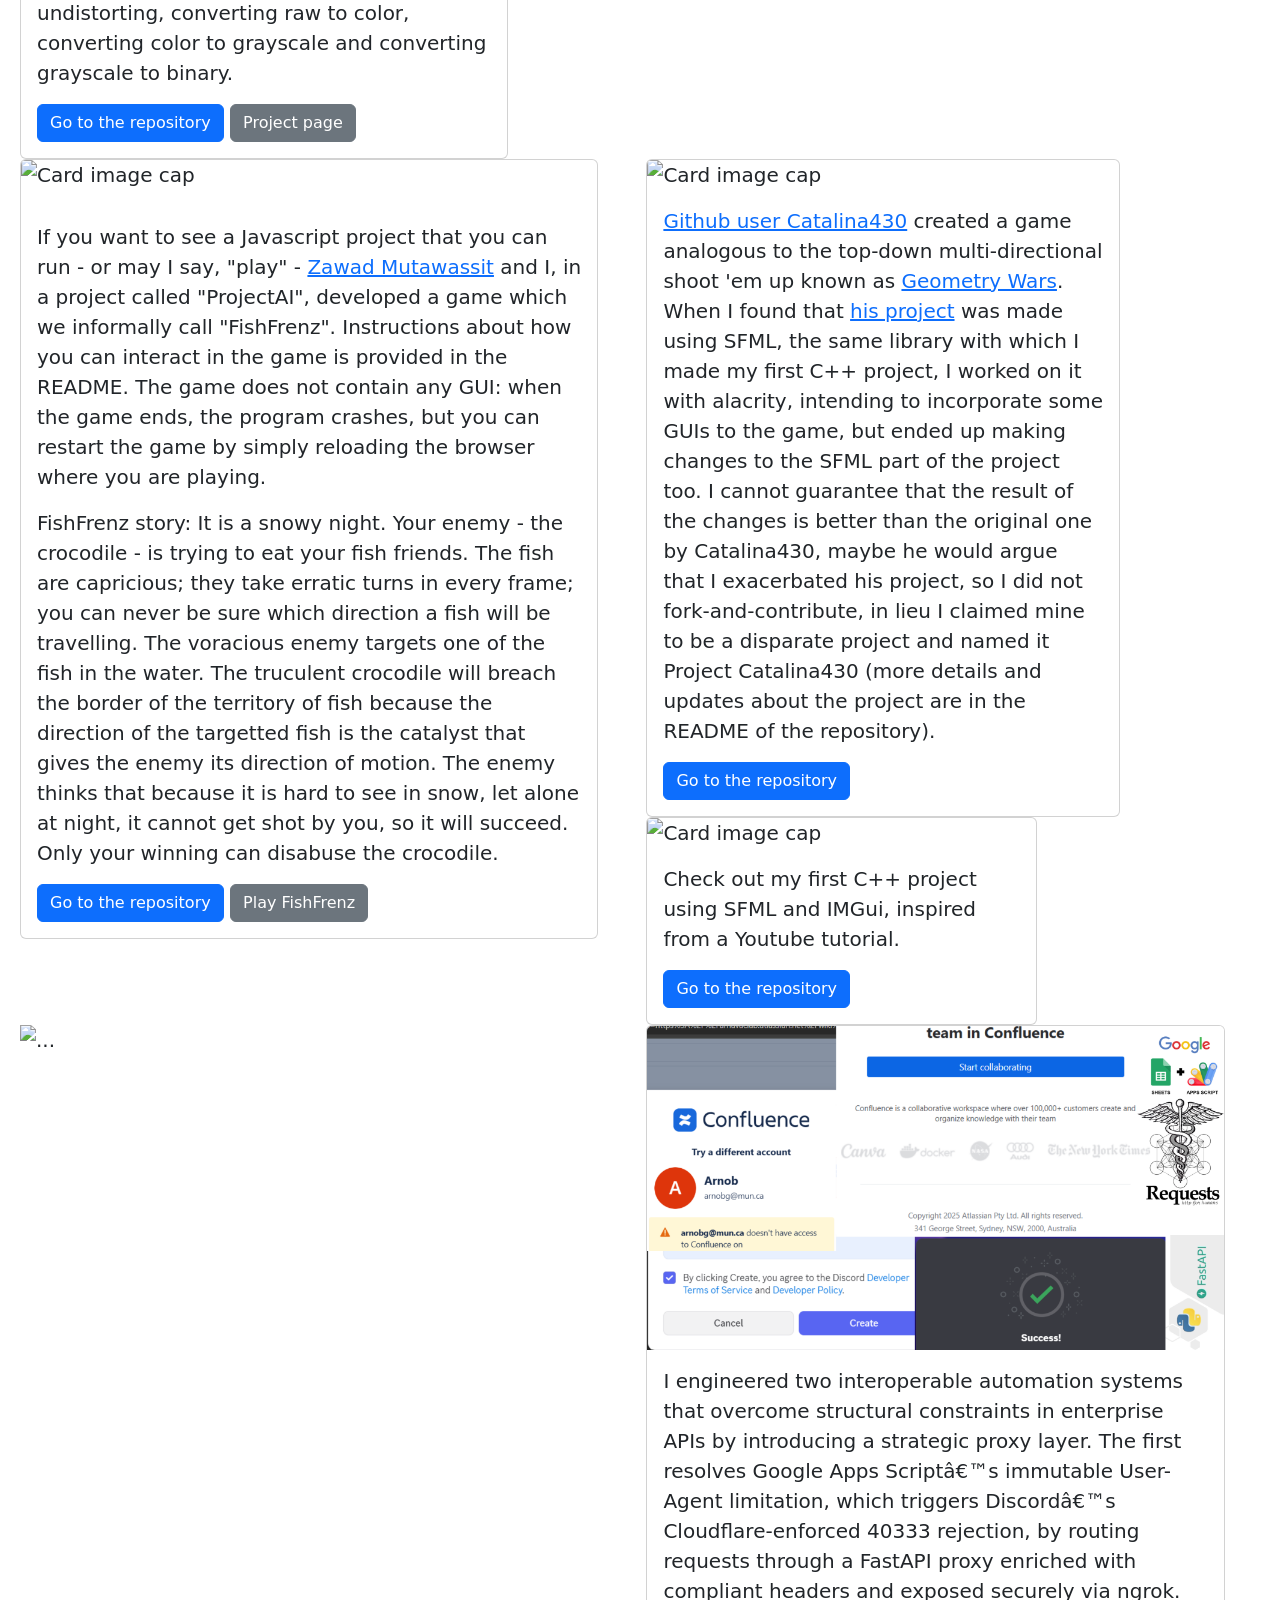
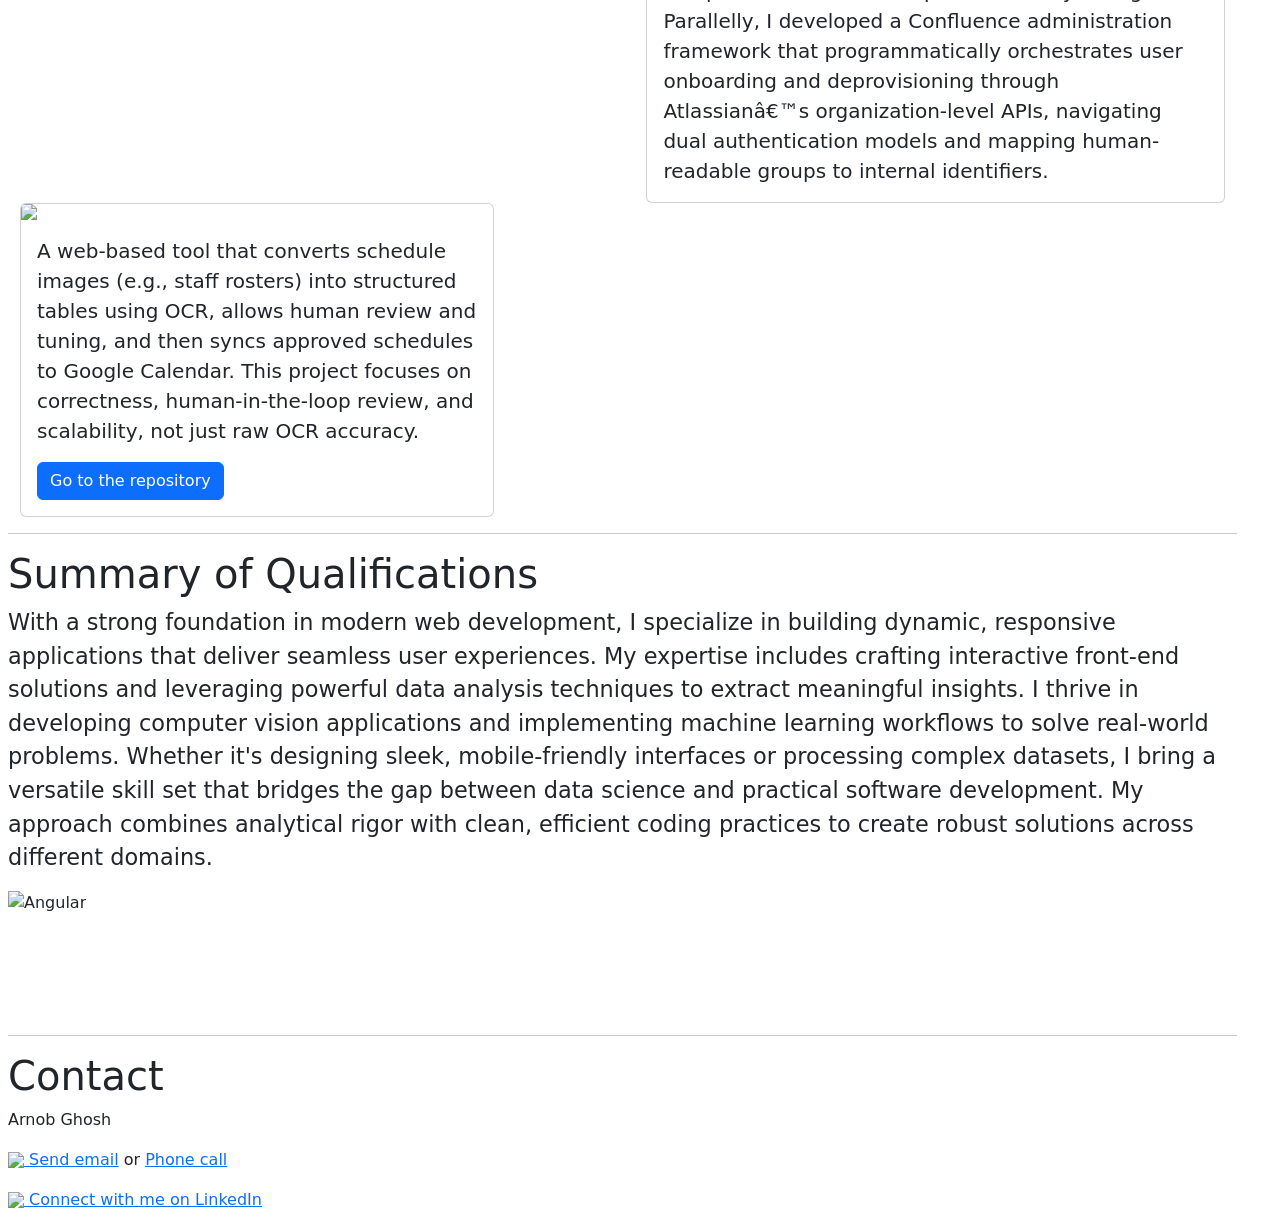
==== commit 42b0feae: "more texture" ====
--- a/index.html
+++ b/index.html
@@ -3,9 +3,10 @@
 Arnob's Home Page 
 </TITLE>
 
-<canvas id="myCanvas" width="1280" height="640" style="border:1px solid #000000;">
+<canvas id="myCanvas" width="1280" height="640" style="border:1px solid #000000; margin: auto;">
   Your browser does not support the HTML canvas tag.
 </canvas>
+
 <script src="col/Entity.js"></script>
 <script src="col/scene.js"></script>
 <script src="col/Physics.js"></script>
@@ -13,6 +14,9 @@
   <img
     id="stand"
     src="./col/megaman/stand64.png"/>
+    <img src="./col/mario/ground.png" alt="" id="ground"/>
+    <img src="./col/mario/brick.png" alt="" id="brick"/>
+    <img src="./col/megaman/explosion128.png" alt="" id="explosion"/>
 
   <div class="animatedSprite" id="run"></div>
 </div>
@@ -32,7 +36,7 @@
   <body onload="init1()"> </body>
 
 
-  <table style="width: 500px" class="table d-none d-xl-block">
+  <table style="width: 500px; margin-left: 10% ;" class="table d-none d-xl-block" >
       <tr>
         <th>KeyW - Jump</th>
         <th>KeyA - Run left</th>
@@ -65,9 +69,7 @@
  
 
 </head>
-<H1 class="cn"> 
-  ArnoB 
-</H1>
+
 <!-- <a href="https://github.com/ArnobTurja2002Ghosh">
 <div style="width: 100%; height: 360px; position: relative; overflow: hidden; display: flex;">
 
@@ -78,51 +80,23 @@
     <img src="https://cdn-1.webcatalog.io/catalog/github/github-icon-filled-256.png?v=1750639266901" alt="" style="font-size: 7em; height: 50%; background-color: #000000; color: #fff; position: relative; left: -2250px; top: 35%">
 </div >
 </a> -->
-<img src="DSC_0027.JPG" align="right" alt="Sweet!!" height="210"> <br>
+
+<img src="DSC_0027.JPG" align="right" alt="Sweet!!" width="30%" style="margin: 4rem;"> 
+
+<!-- <img src="milton.gif" alt=""> -->
+<video width="60%" autoplay loop muted>
+  <source src="Milton.mp4" type="video/mp4" />
+  Your browser does not support the video tag.
+</video>
+
+
+<img src="DSC_0030.JPG" align="right" alt="Sweet!!" height="350"> 
 
 
 
 <HR>
-<BLOCKQUOTE class="ms-2">
-<EM>To me, however, the whole world is a homeland, like the sea to fish - <BR>
-  though I drank from the <b>Arno&nbsp;b</b>efore cutting my teeth, <BR>
-  and love Florence so much that, because I loved her, I suffer exile unjustly - <BR>
-  and I will weight the balance of my judgement more with reason than with sentiment. </EM> <BR><BR>
-    Dante. <EM> De vulgari eloquentia</EM>. Translated by Steven Botterill.
-</BLOCKQUOTE>
-<HR>
-
-<UL>
-<img src="DSC_0030.JPG" align="right" alt="Sweet!!" height="350"> <br>
-
-
-<LI> Personal
-<UL>
-<LI> <A HREF=quotes.html> Quotes Collection</A>
-</UL>
-
-</UL>
-
-<HR>
-
-
-<p class="ms-2 p1">Thou hast entered the website of <span class="typed-text" id="typed-text-1"></span><span class="cursor blink" id="cursor1">&nbsp;</span></p>
-<script src="typewriter.js">
-</script>
-
-<HR>
-
-<BLOCKQUOTE class="ms-2">
-  <EM>
-    Him the Ammonite <BR>
-    Worshiped in Rabba and her watery Plain, <BR>
-    In Argob and in Basan, to the stream <BR>
-    Of utmost Arnon.
-  </EM> <BR><BR>
-    John Milton. <EM>Paradise Lost. </EM>
-</BLOCKQUOTE>
-
-<HR>
+
+
 
 <main class="ms-2 me-2" style="width: 96%;">
     <div id="content">
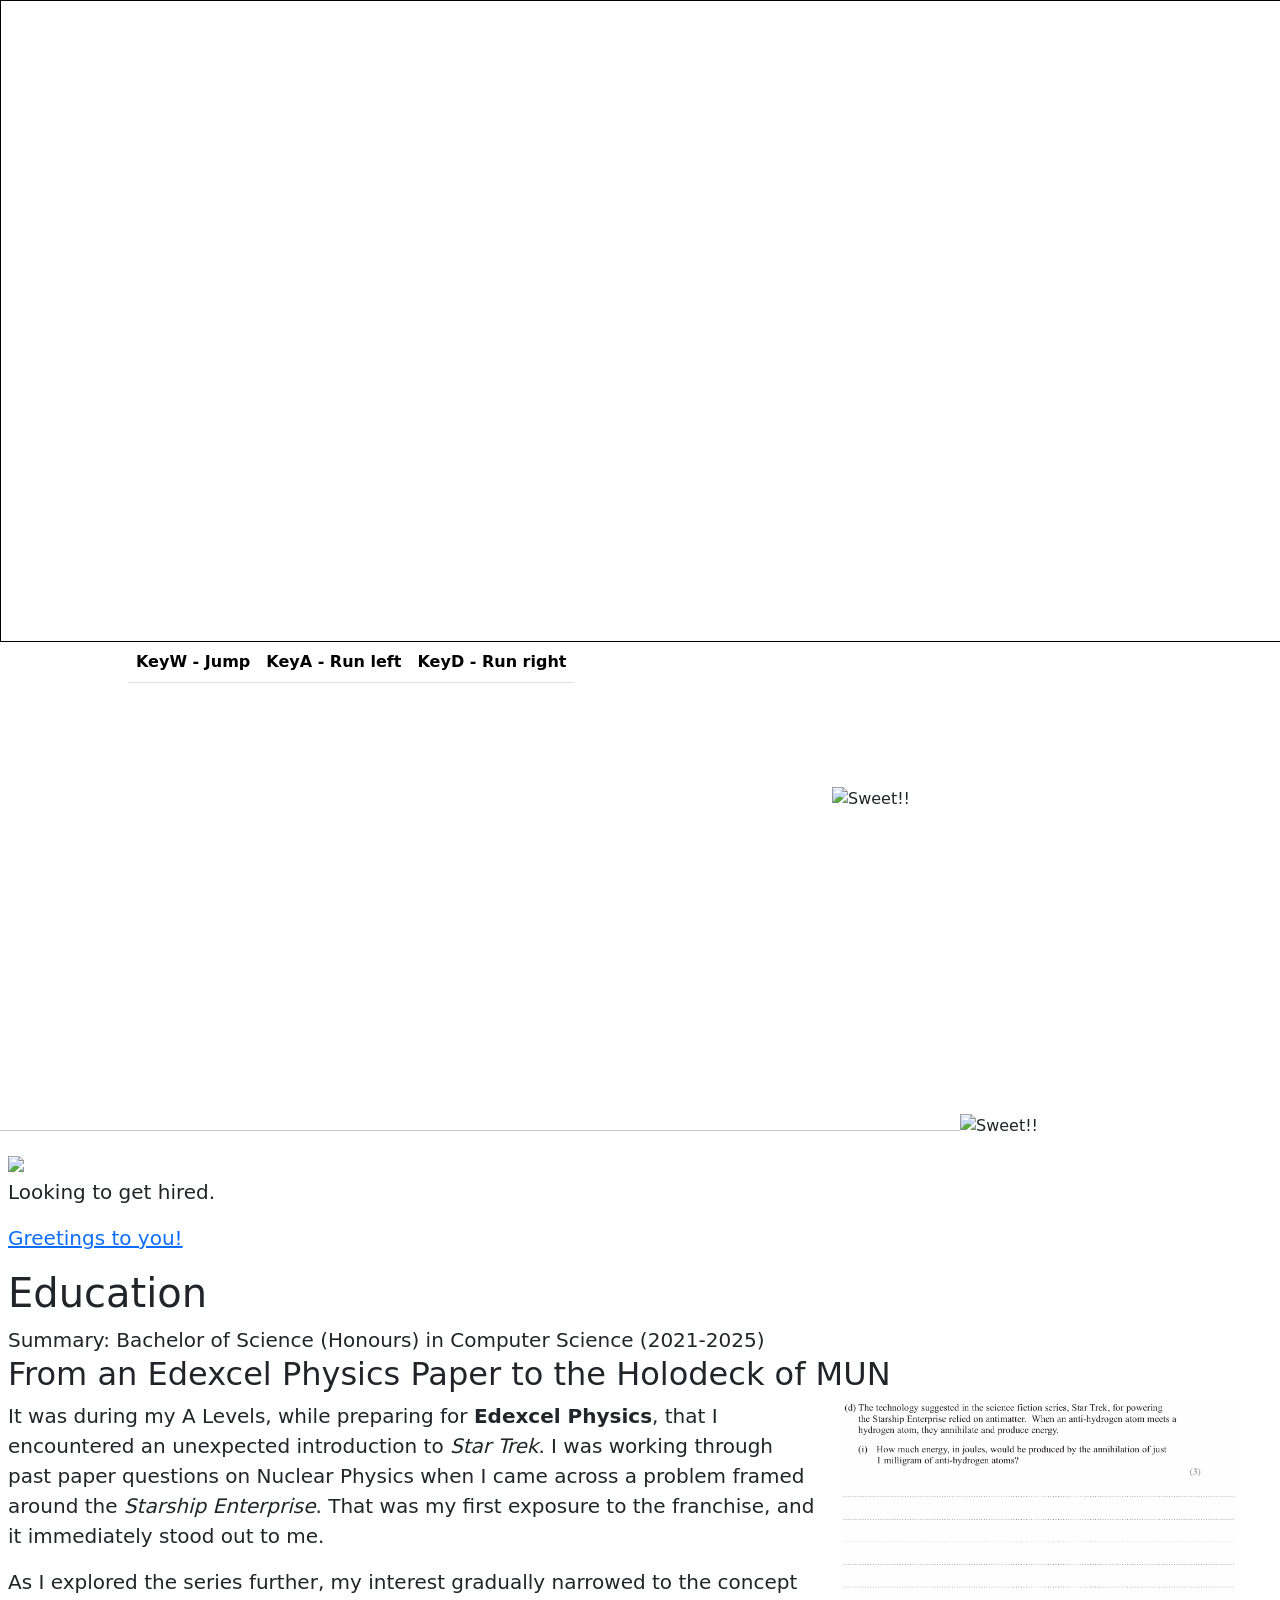
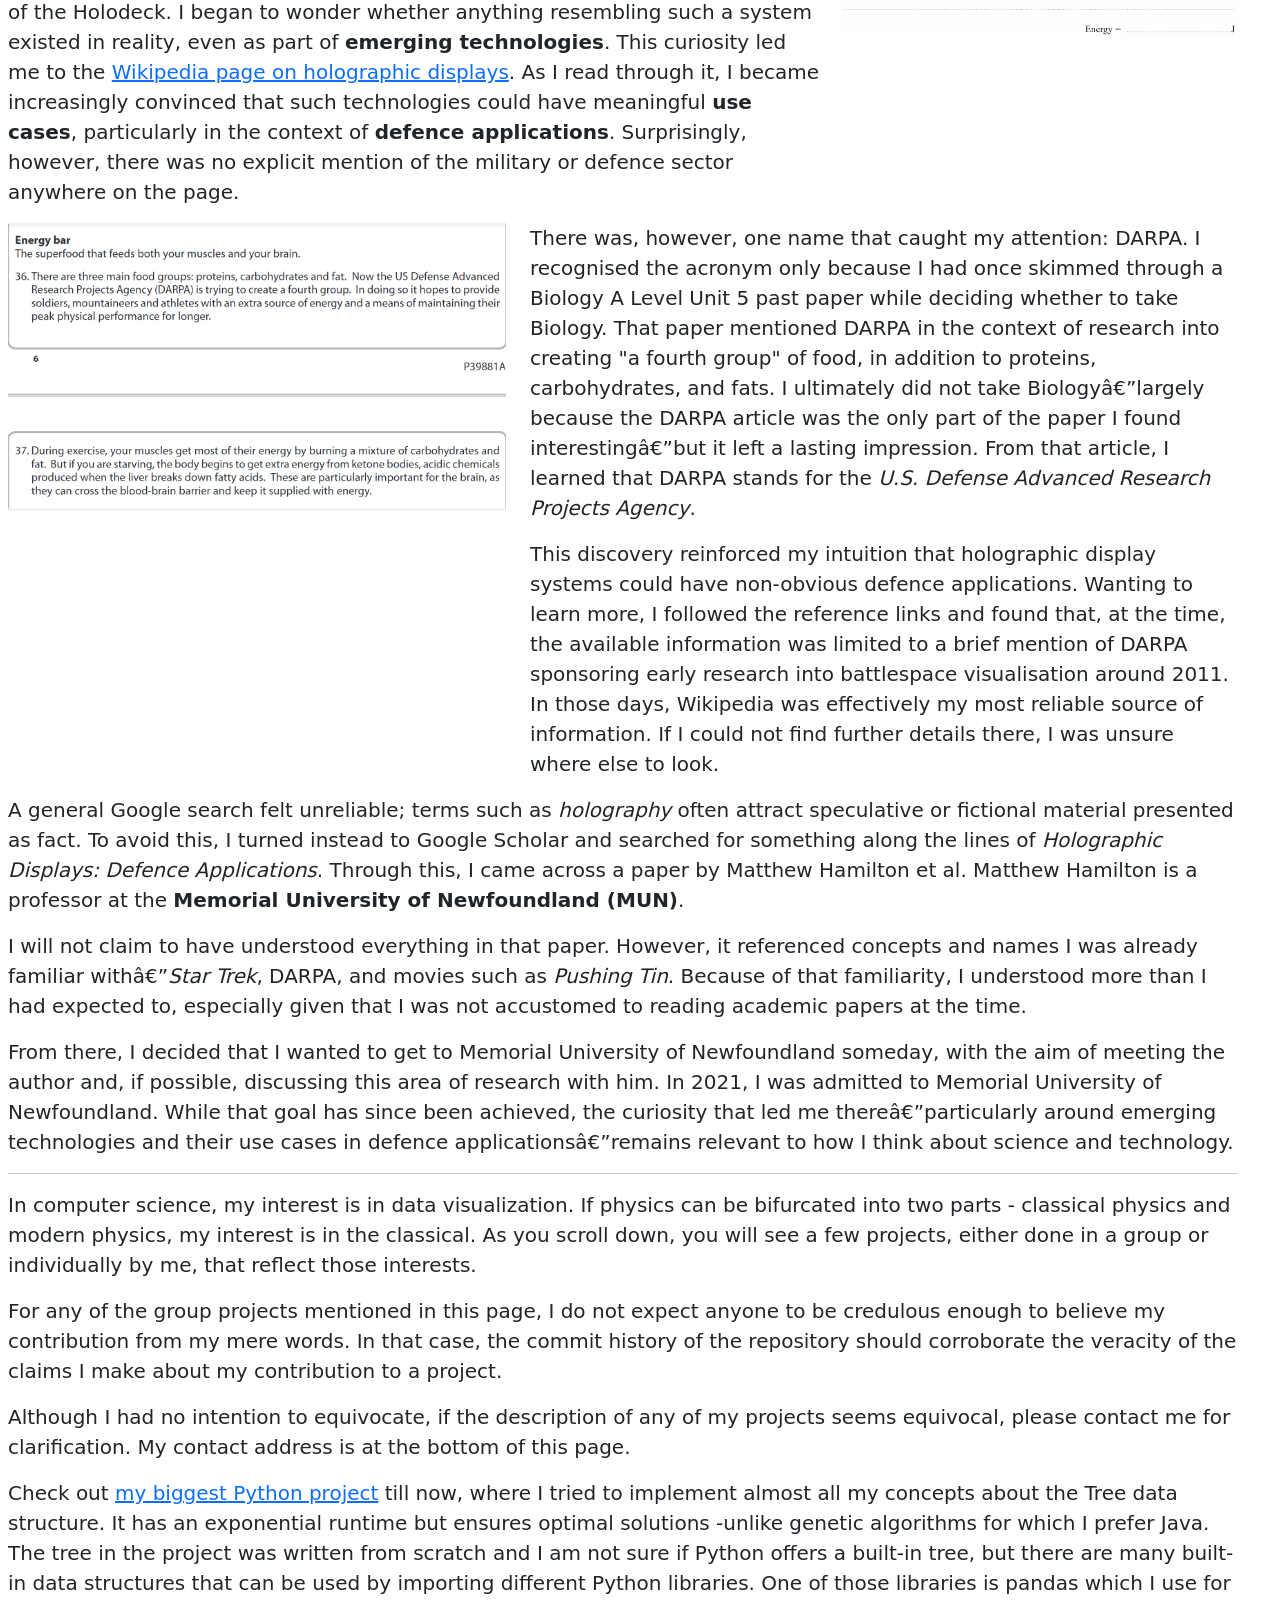
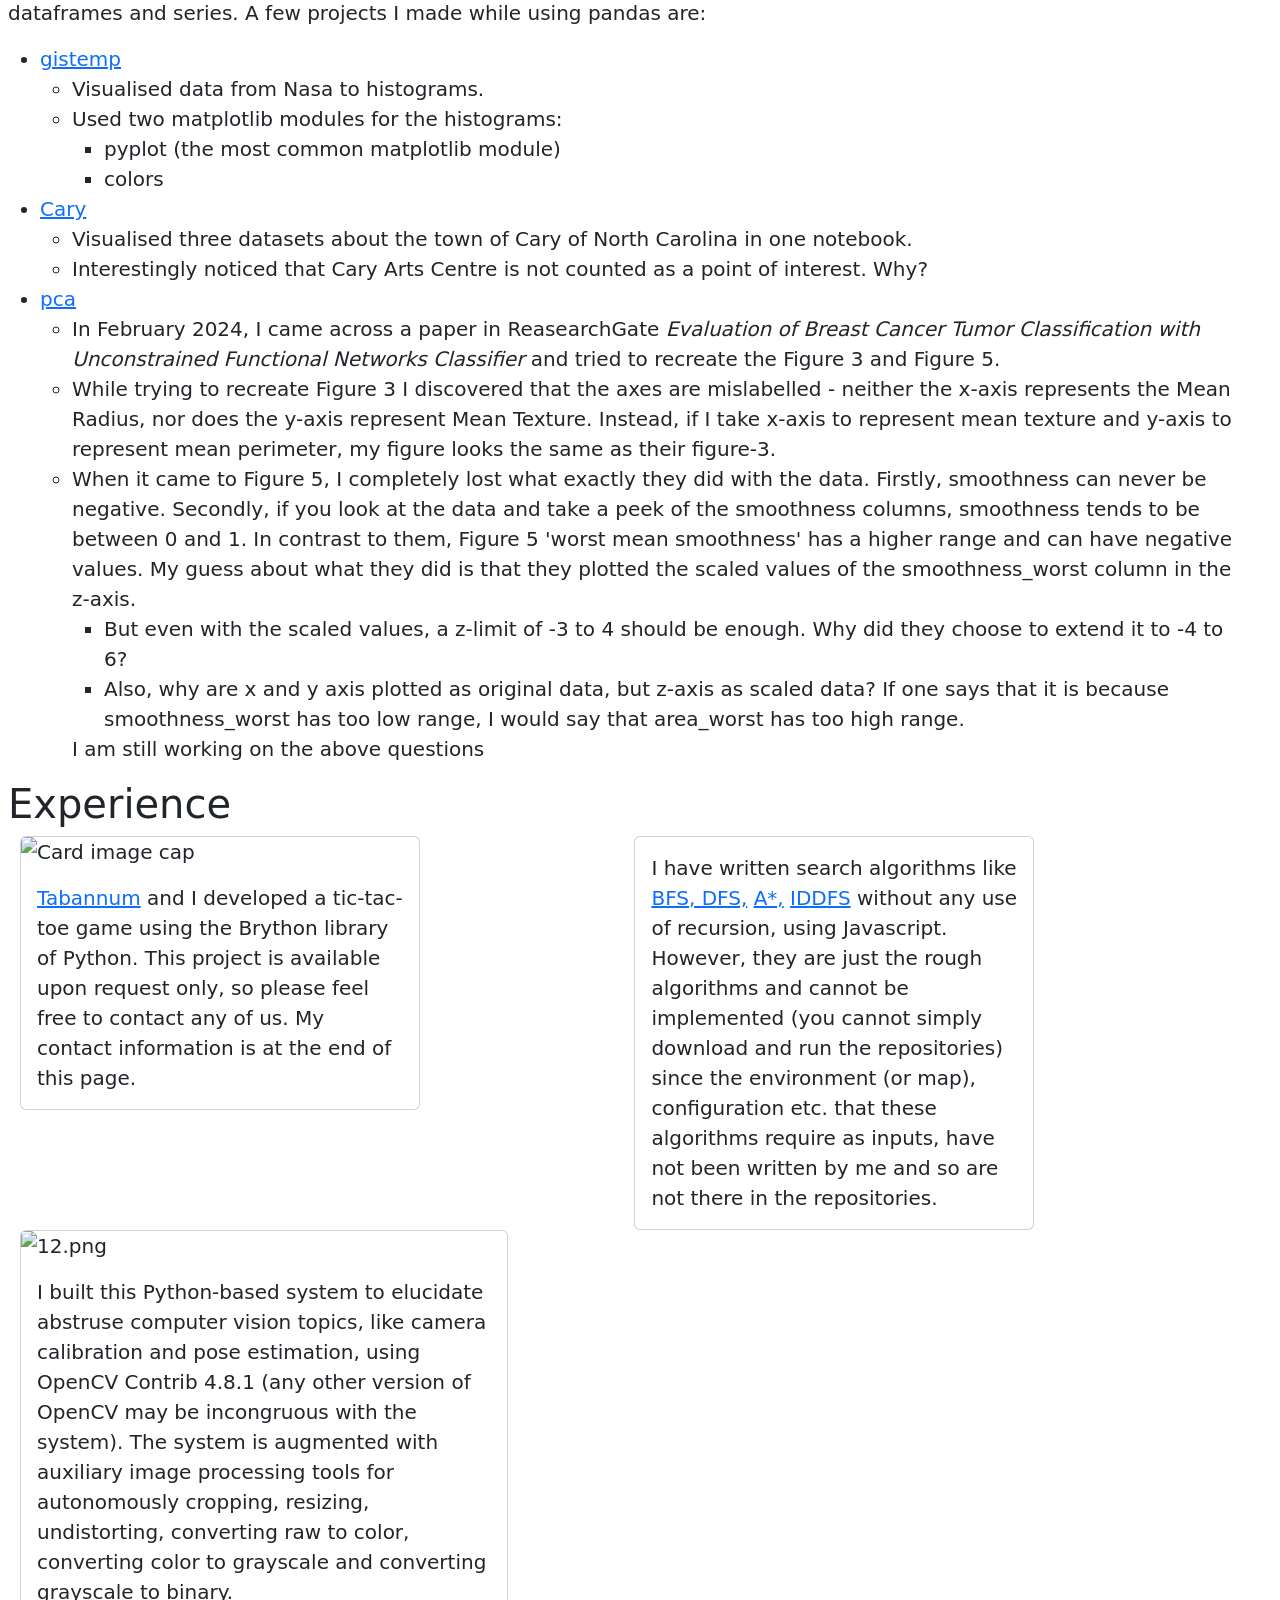
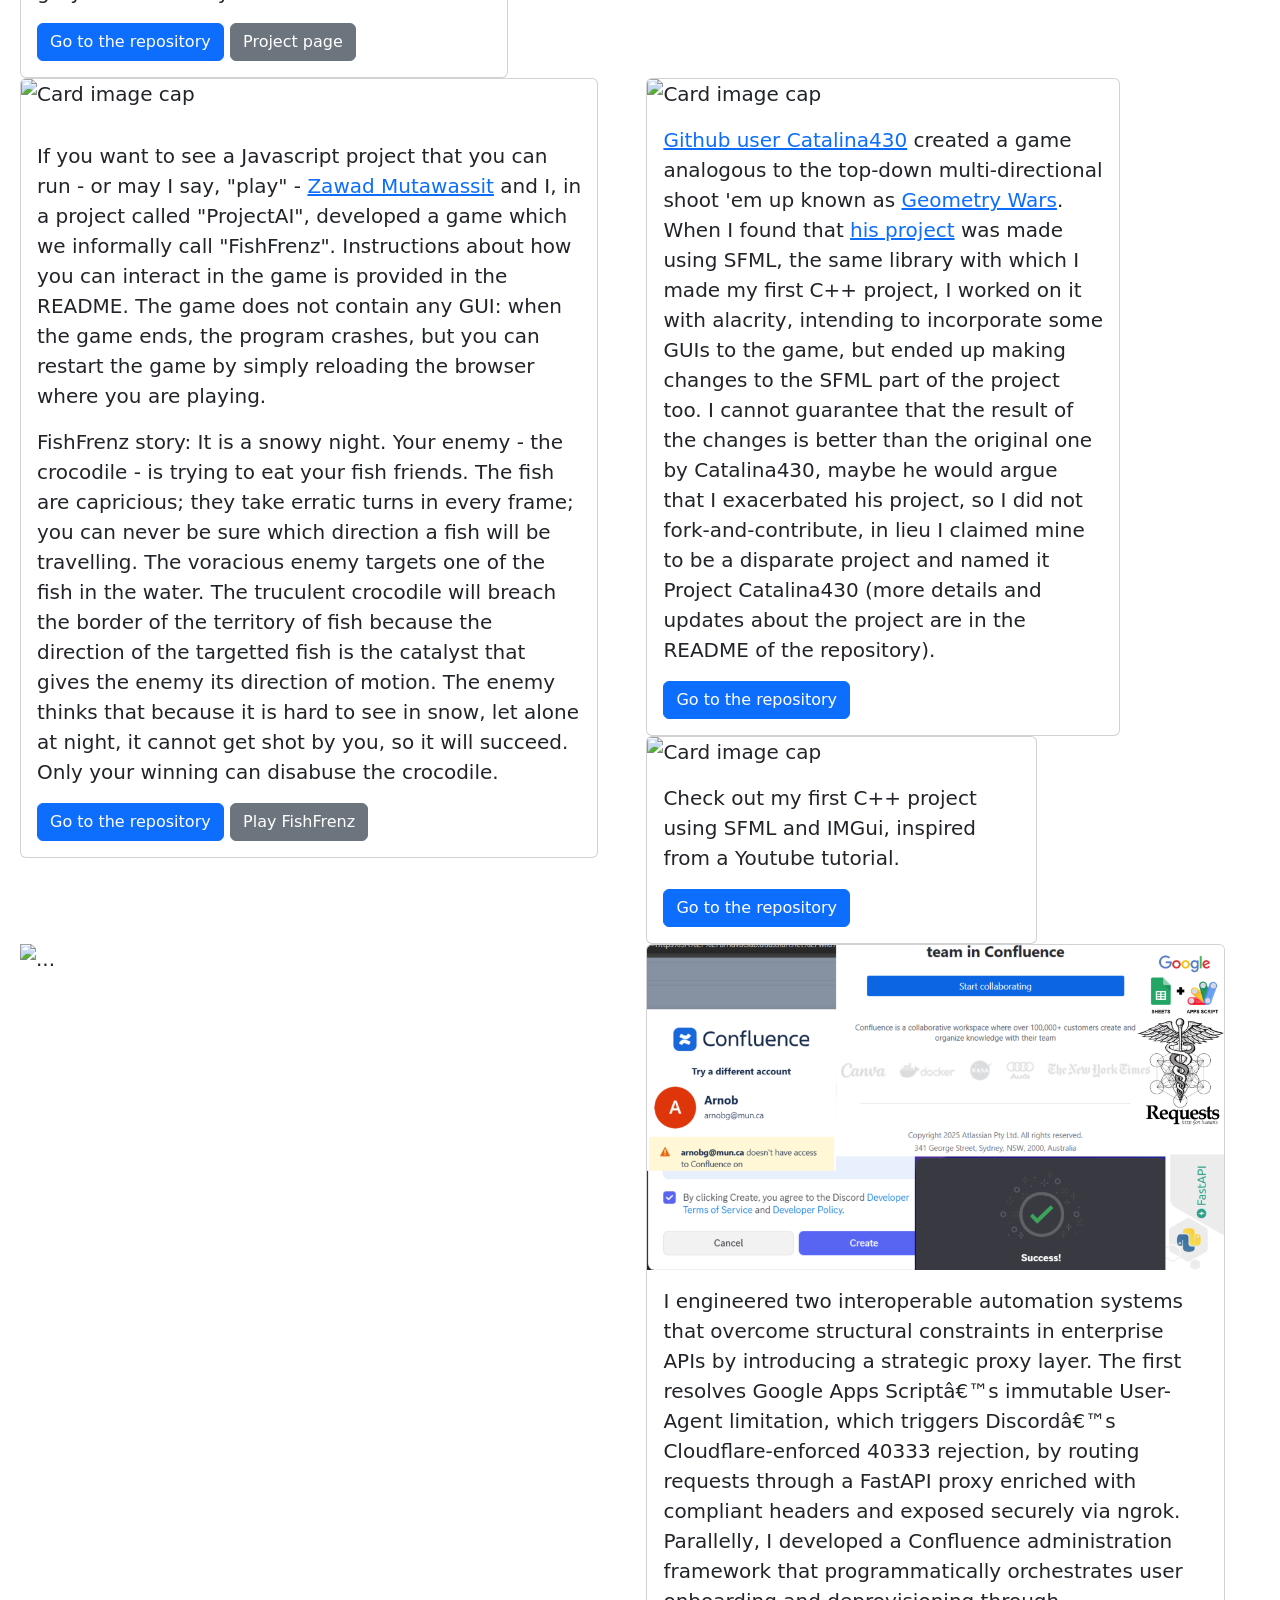
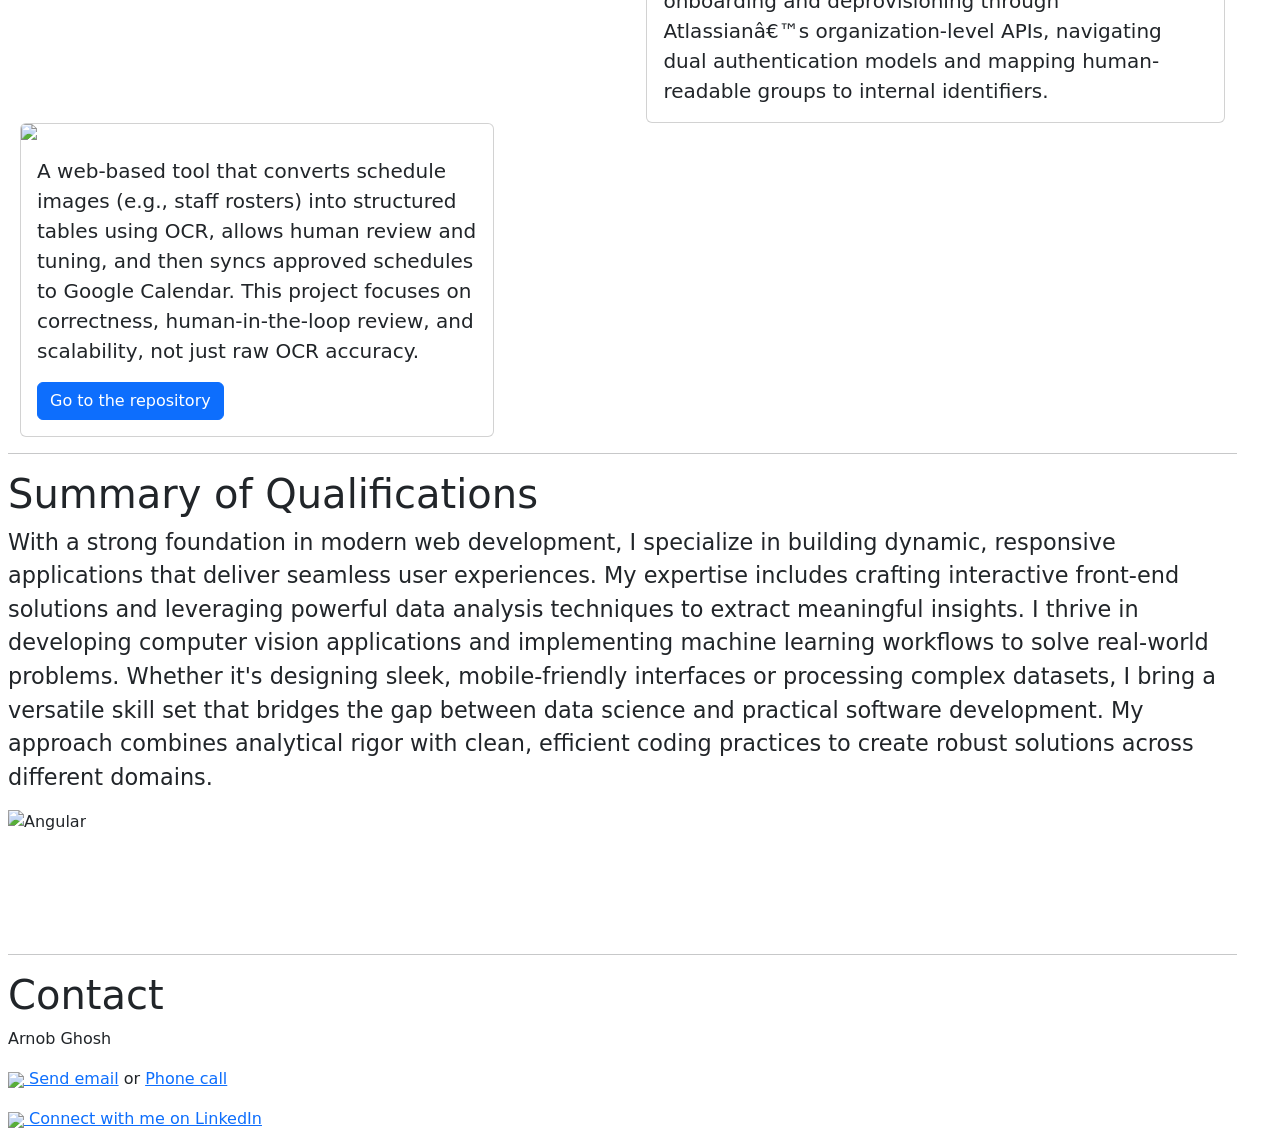
==== commit 5beec78a: "more black" ====
--- a/index.html
+++ b/index.html
@@ -81,16 +81,22 @@
 </div >
 </a> -->
 
-<img src="DSC_0027.JPG" align="right" alt="Sweet!!" width="30%" style="margin: 4rem;"> 
+<img src="DSC_0027.JPG" align="right" alt="Sweet!!" width="30%" style="margin: 5%"> 
 
 <!-- <img src="milton.gif" alt=""> -->
-<video width="60%" autoplay loop muted>
-  <source src="Milton.mp4" type="video/mp4" />
+<video id="milton" width="60%" autoplay muted>
+  <source src="ProperNouns.mp4" type="video/mp4" />
   Your browser does not support the video tag.
 </video>
-
-
-<img src="DSC_0030.JPG" align="right" alt="Sweet!!" height="350"> 
+<script>
+  setInterval(loop, 65000)
+  function loop(){
+    document.getElementById('milton').play();
+    console.log("playing");
+  }
+</script>
+
+<img src="DSC_0030.JPG" align="right" alt="Sweet!!" width="40%" style="max-width: 20rem"> 
 
 
 
@@ -102,23 +108,21 @@
     <div id="content">
   
     <section class="fs-5">
-          <img class="rightimg" width="190px" src="6_n.jpg">
+          <img class="rightimg" width="50%" src="6_n.jpg" style="max-width: 15rem">
           <p class="red"> Looking to get hired. </p>
           <p> <a href="GArnob/index.html">Greetings to you!</a>  </p>
     </section>
     <article class="fs-5">
         <h1>Education</h1>
-        <div class="row position-relative">
-          <div class="col-7 fs-4">
+        <div>
             Summary: Bachelor of Science (Honours) in Computer Science (2021-2025)
-          </div>
-          <div class="col"><img src="https://upload.wikimedia.org/wikipedia/commons/thumb/d/dc/Memorial_University_of_Newfoundland_Logo.svg/1280px-Memorial_University_of_Newfoundland_Logo.svg.png" alt="" style="width: 10%; position:absolute; bottom: 0px;"></div>
+            <img src="https://upload.wikimedia.org/wikipedia/commons/thumb/d/dc/Memorial_University_of_Newfoundland_Logo.svg/1280px-Memorial_University_of_Newfoundland_Logo.svg.png" alt="" style="width: 10%; bottom: 0px;" >
         </div>
         
-        <h2>From an Edexcel Physics Paper to the Holodeck: A Personal Academic Curiosity</h2>
+        <h2>From an Edexcel Physics Paper to the Holodeck of MUN</h2>
 
         <div class="row">
-          <div class="col-8">
+          <div class="col-xl-8">
             <p>
               It was during my A Levels, while preparing for <strong>Edexcel Physics</strong>, that I encountered an unexpected introduction to <em>Star Trek</em>.
               I was working through past paper questions on Nuclear Physics when I came across a problem framed around the
@@ -138,7 +142,7 @@
         </div>
         
 
-        <div class="row"><div class="col-5">
+        <div class="row"><div class="col-xl-5">
           <a href="https://pmt.physicsandmathstutor.com/download/Biology/A-level/Past-Papers/Edexcel-IAL/Unit-5/January%202013%20INS%20-%20Unit%205%20Edexcel%20Biology%20A-level.pdf">
             <img src="Education/darpapassage.png" alt="" style="width: 100%;">
           </a>
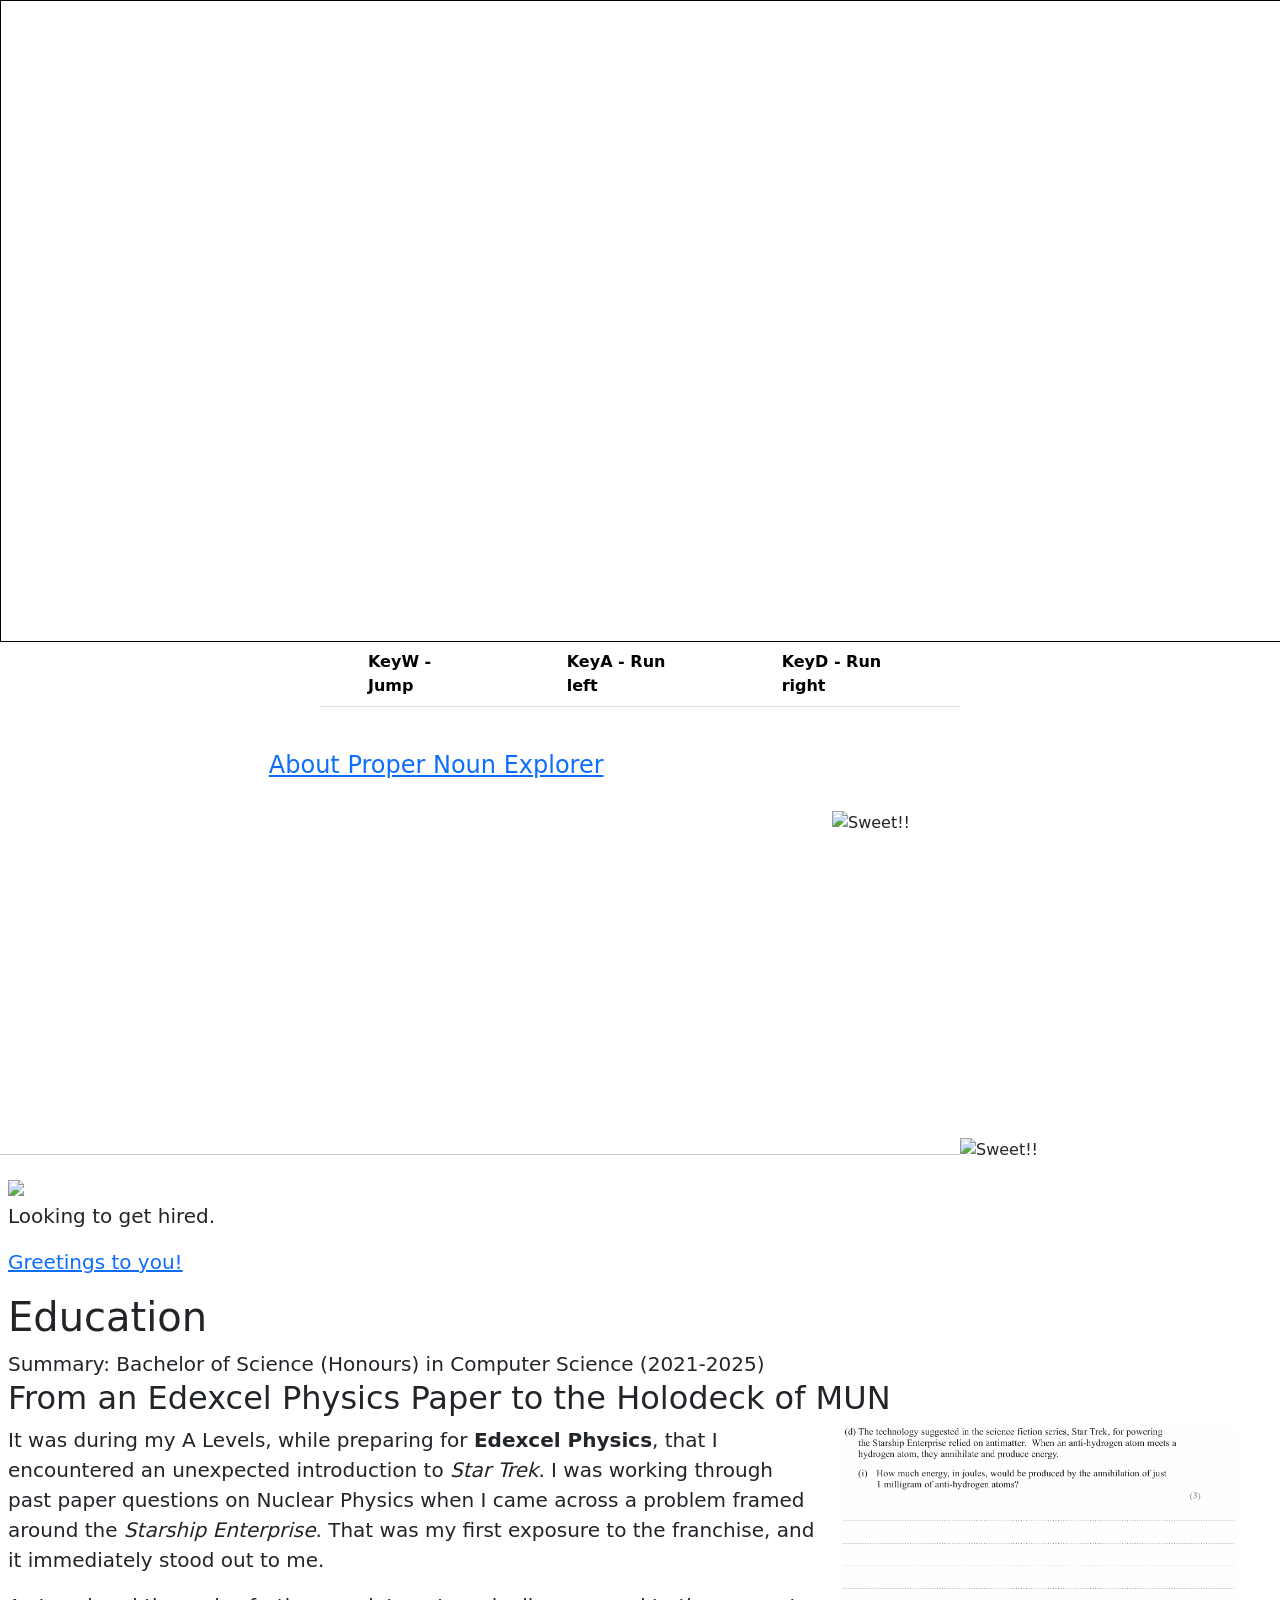
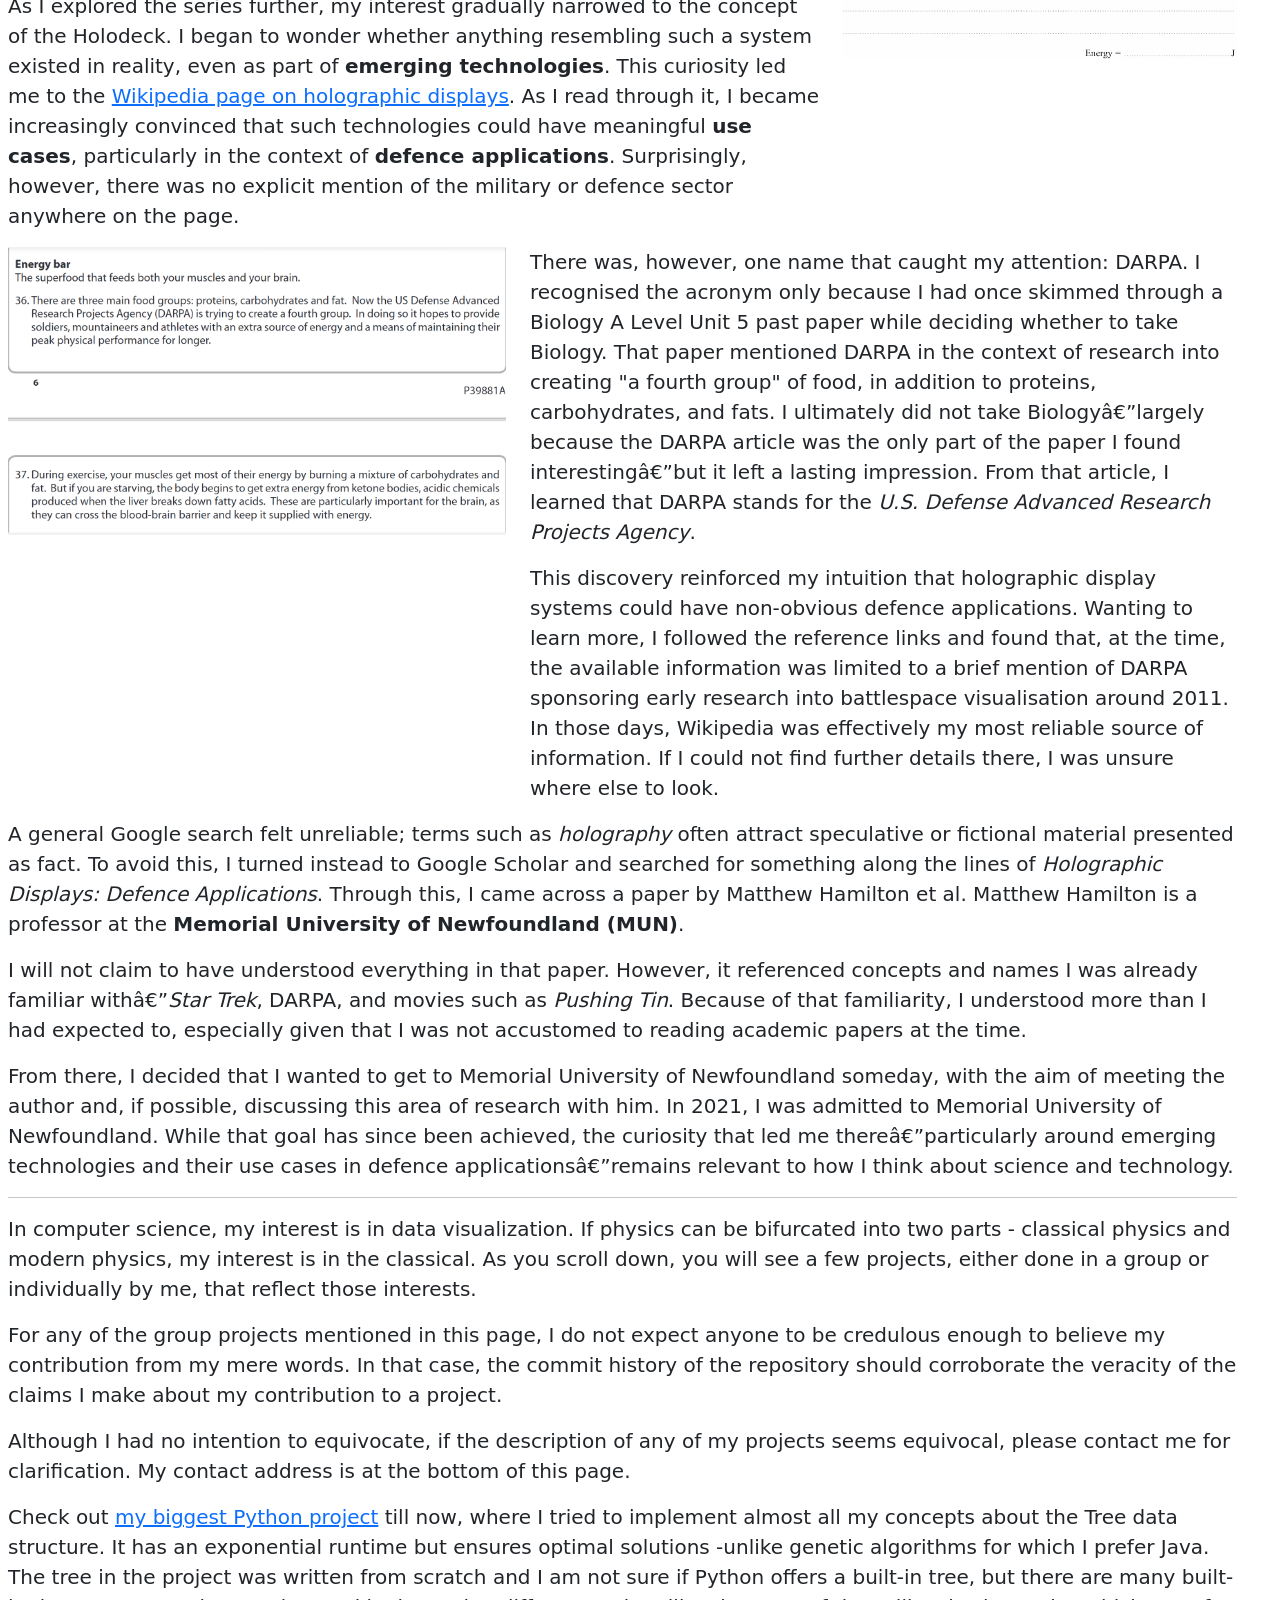
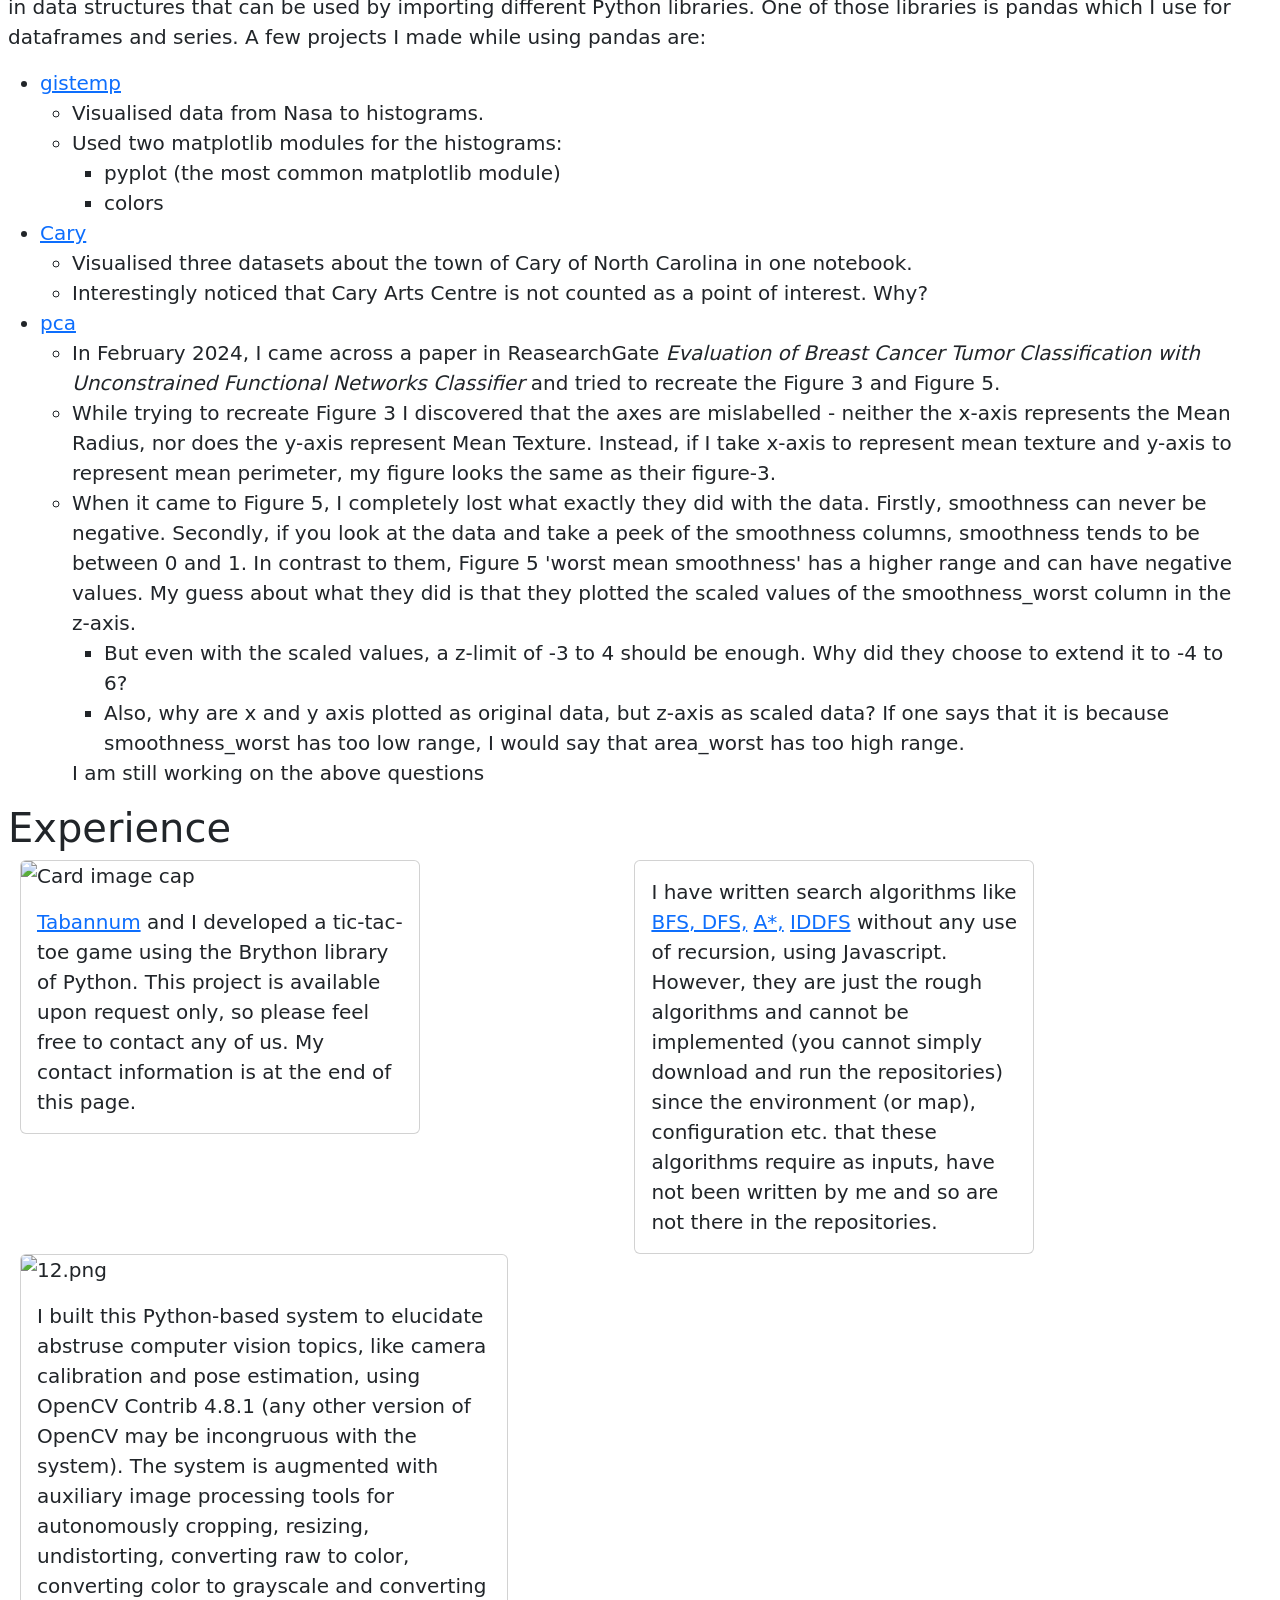
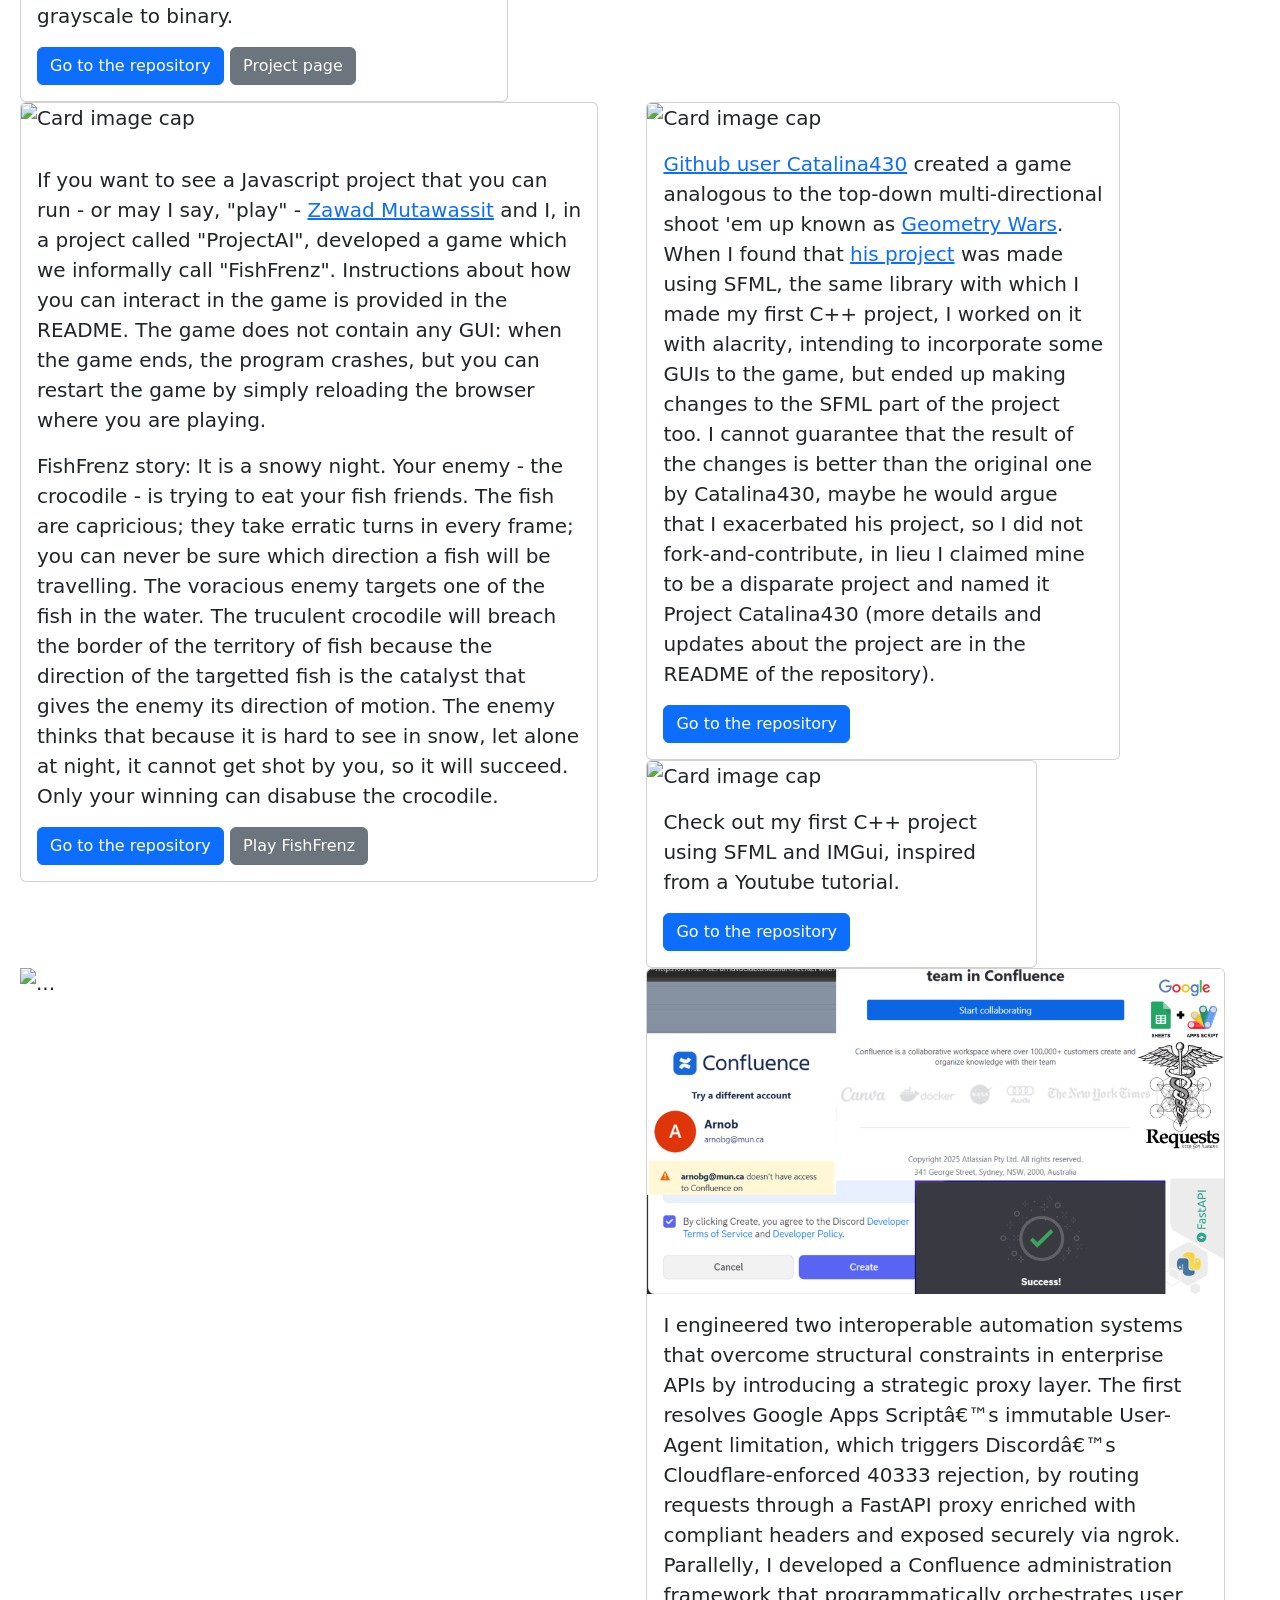
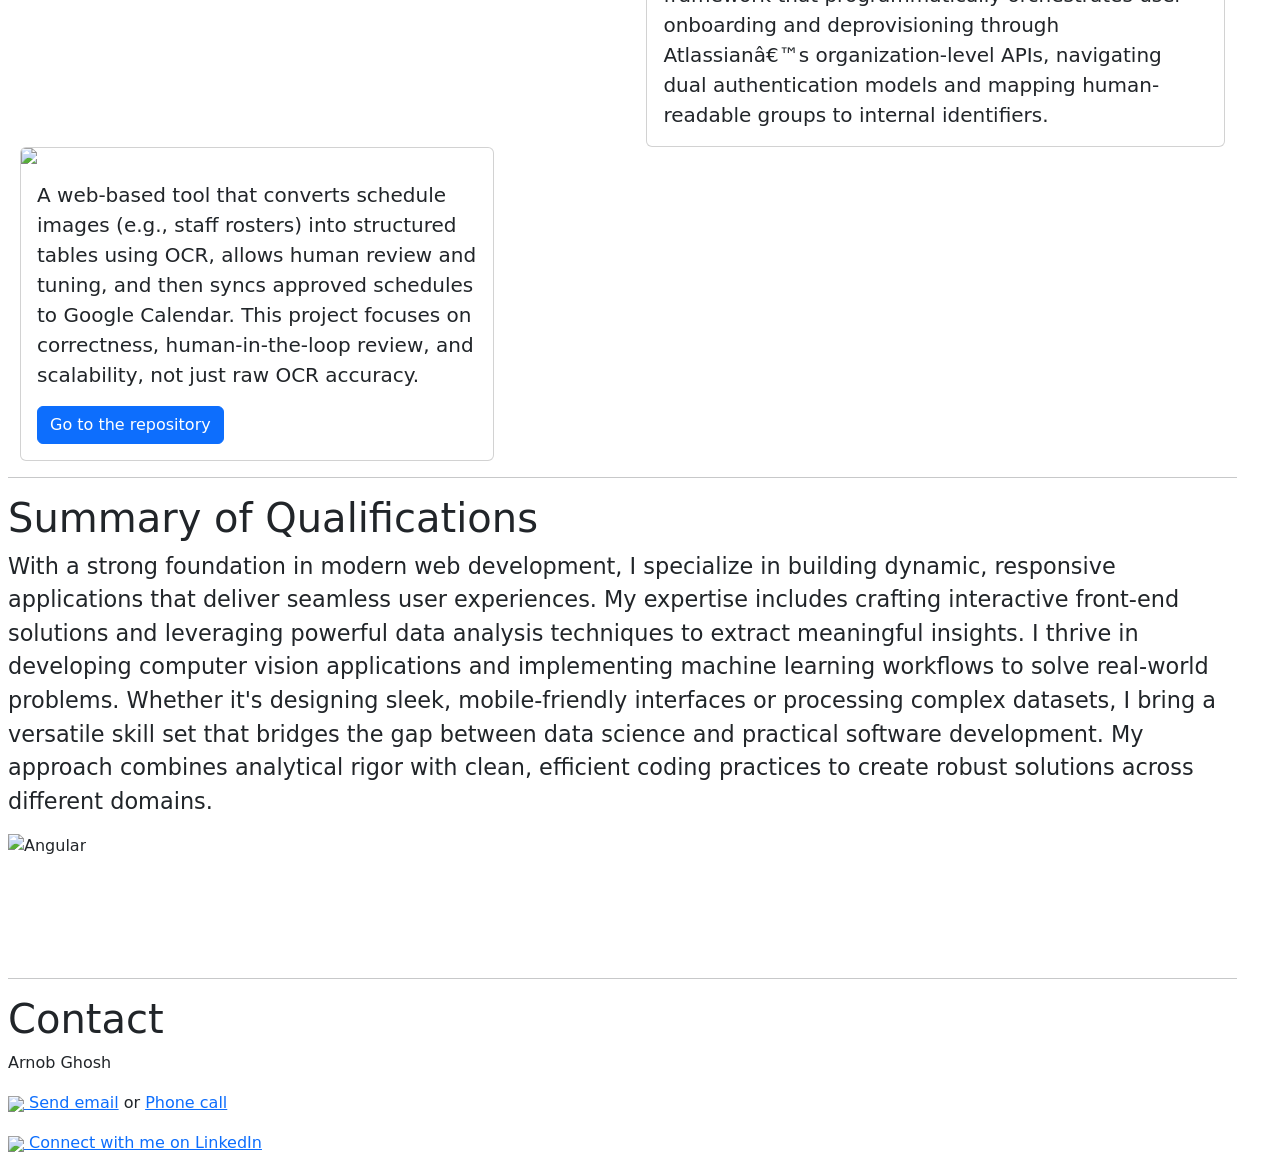
==== commit 2a9ba61b: "Highcharts is now local. Proper Noun Explorer now has a description and a story. New Boorstrap logo " ====
--- a/index.html
+++ b/index.html
@@ -1,15 +1,24 @@
 <!DOCTYPE html>
-<TITLE> 
-Arnob's Home Page 
-</TITLE>
+<title>Computer Science Portfolio & Projects — Arnob Ghosh</title>
+<meta name="description" content="Explore Arnob Ghosh’s computer science portfolio — projects in web development, 
+Python, AI & OpenCV, plus resume, qualifications, and contact info.">
 
 <canvas id="myCanvas" width="1280" height="640" style="border:1px solid #000000; margin: auto;">
   Your browser does not support the HTML canvas tag.
 </canvas>
-
+<script src="https://cdn.jsdelivr.net/npm/p5@1.11.11/lib/p5.js"></script>
+<script src="https://cdn.jsdelivr.net/npm/p5@1.11.11/lib/p5.min.js"></script>
+<link href='https://fonts.googleapis.com' rel='stylesheet'>
+<script>
+    function setup() {
+      let canvas = document.getElementById("myCanvas");
+      createCanvas(canvas.width, canvas.height, canvas)
+    }
+</script>
 <script src="col/Entity.js"></script>
 <script src="col/scene.js"></script>
 <script src="col/Physics.js"></script>
+
 <div style="display: none;">
   <img
     id="stand"
@@ -36,11 +45,11 @@
   <body onload="init1()"> </body>
 
 
-  <table style="width: 500px; margin-left: 10% ;" class="table d-none d-xl-block" >
+  <table style="width: 50%;" class="table d-none d-xl-block mx-auto" >
       <tr>
-        <th>KeyW - Jump</th>
-        <th>KeyA - Run left</th>
-        <th>KeyD - Run right</th>
+        <th class="px-5">KeyW - Jump</th>
+        <th class="px-5">KeyA - Run left</th>
+        <th class="px-5">KeyD - Run right</th>
       </tr>
   </table>
 
@@ -83,11 +92,13 @@
 
 <img src="DSC_0027.JPG" align="right" alt="Sweet!!" width="30%" style="margin: 5%"> 
 
-<!-- <img src="milton.gif" alt=""> -->
-<video id="milton" width="60%" autoplay muted>
-  <source src="ProperNouns.mp4" type="video/mp4" />
-  Your browser does not support the video tag.
-</video>
+<div style="width: 60%; position: relative;">
+  <video id="milton" width="100%" autoplay muted>
+    <source src="ProperNouns.mp4" type="video/mp4" />
+    Your browser does not support the video tag.
+  </video>
+  <a href="https://medium.com/@arnobg2002/proper-noun-explorer-5cfa6a77c163" style="position: absolute;top:0; left: 35%; font-size: 1.5rem;">About Proper Noun Explorer</a>
+</div>
 <script>
   setInterval(loop, 65000)
   function loop(){
@@ -461,7 +472,7 @@
         <img src="https://devopedia.org/images/article/45/8328.1526292163.svg" alt="" style="height: 100%;"/>
         <img src="https://www.pythontutorial.net/wp-content/uploads/2022/08/numpy-tutorial.svg" alt="" style="height: 100%;"/>
         <img src="https://opencv.org/wp-content/uploads/2022/05/logo.png" alt=""style="height: 295%;"/>
-        <img src="https://upload.wikimedia.org/wikipedia/commons/thumb/b/b2/Bootstrap_logo.svg/1200px-Bootstrap_logo.svg.png" alt="" style="height: 100%;"/>
+        <img src="https://getbootstrap.com/docs/5.3/assets/brand/bootstrap-logo-shadow@2x.png" alt="" style="height: 100%;"/>
       </div>
     </section>
     <hr>
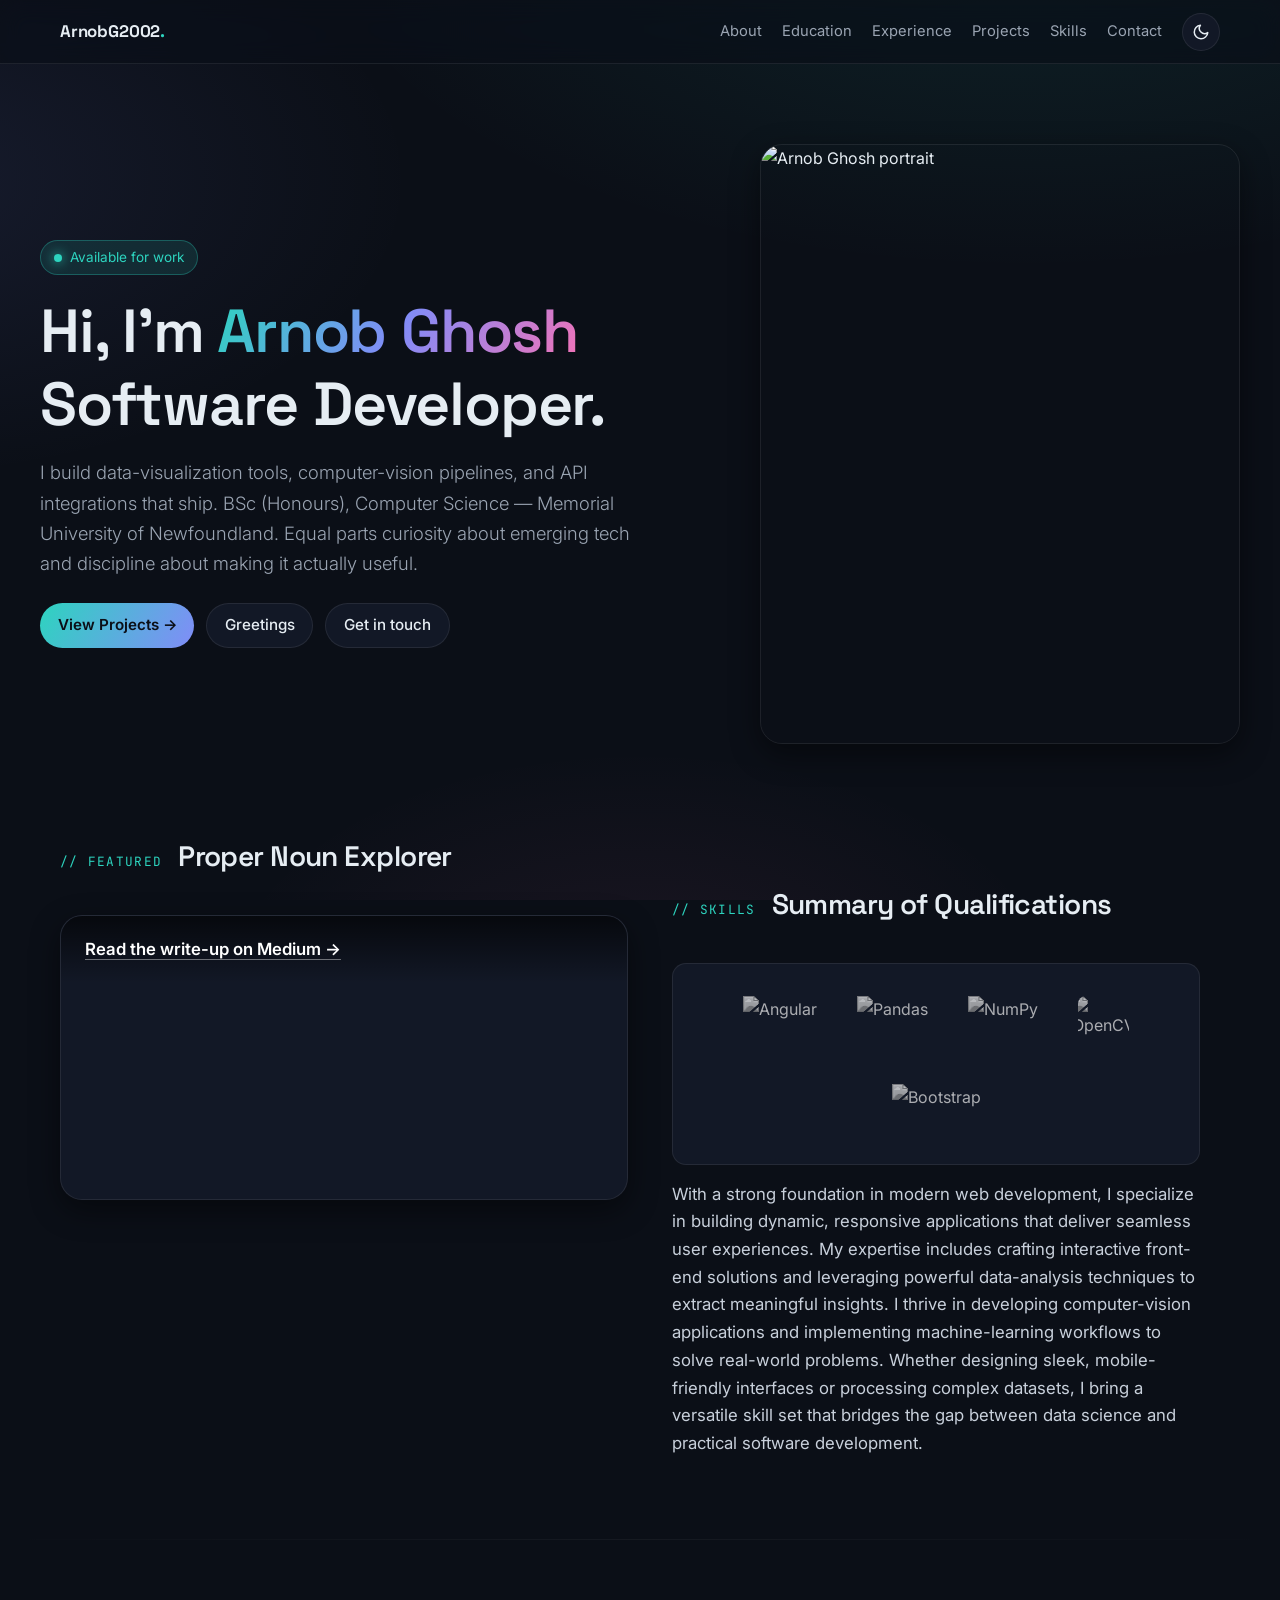
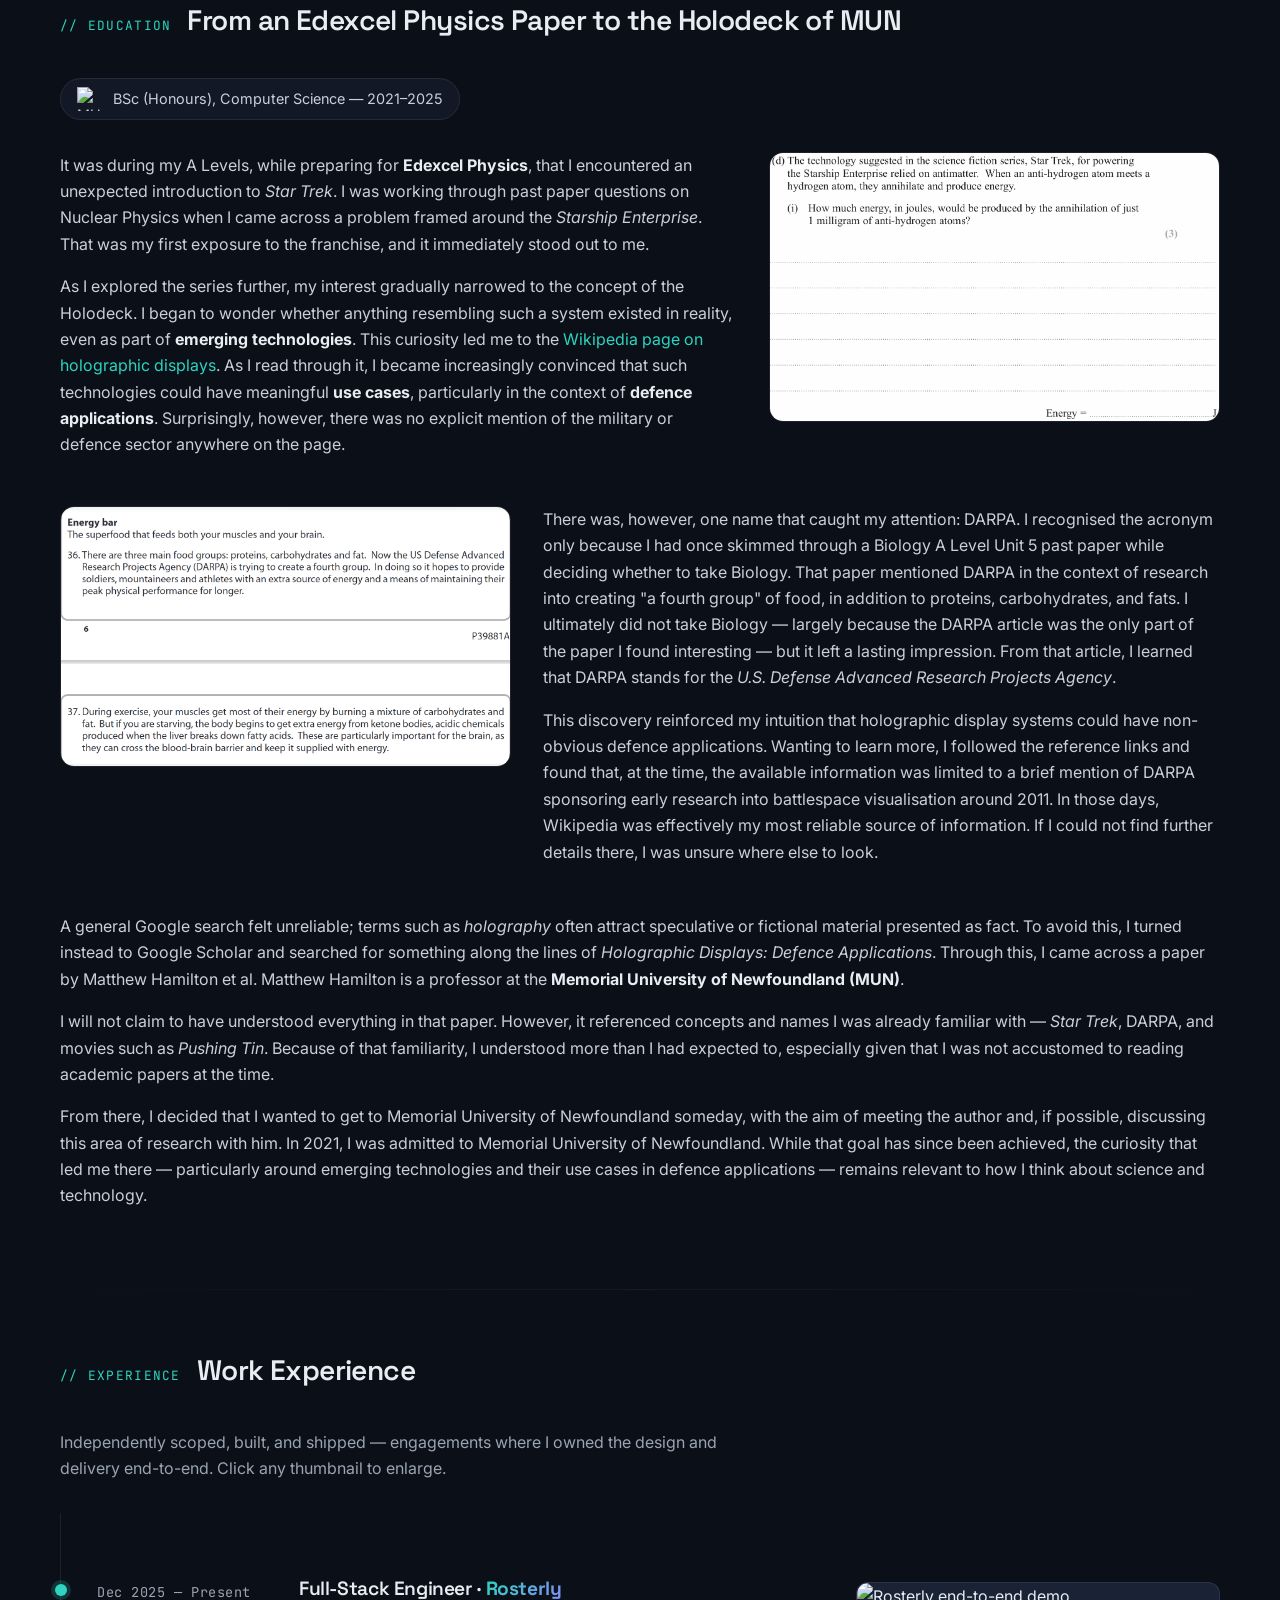
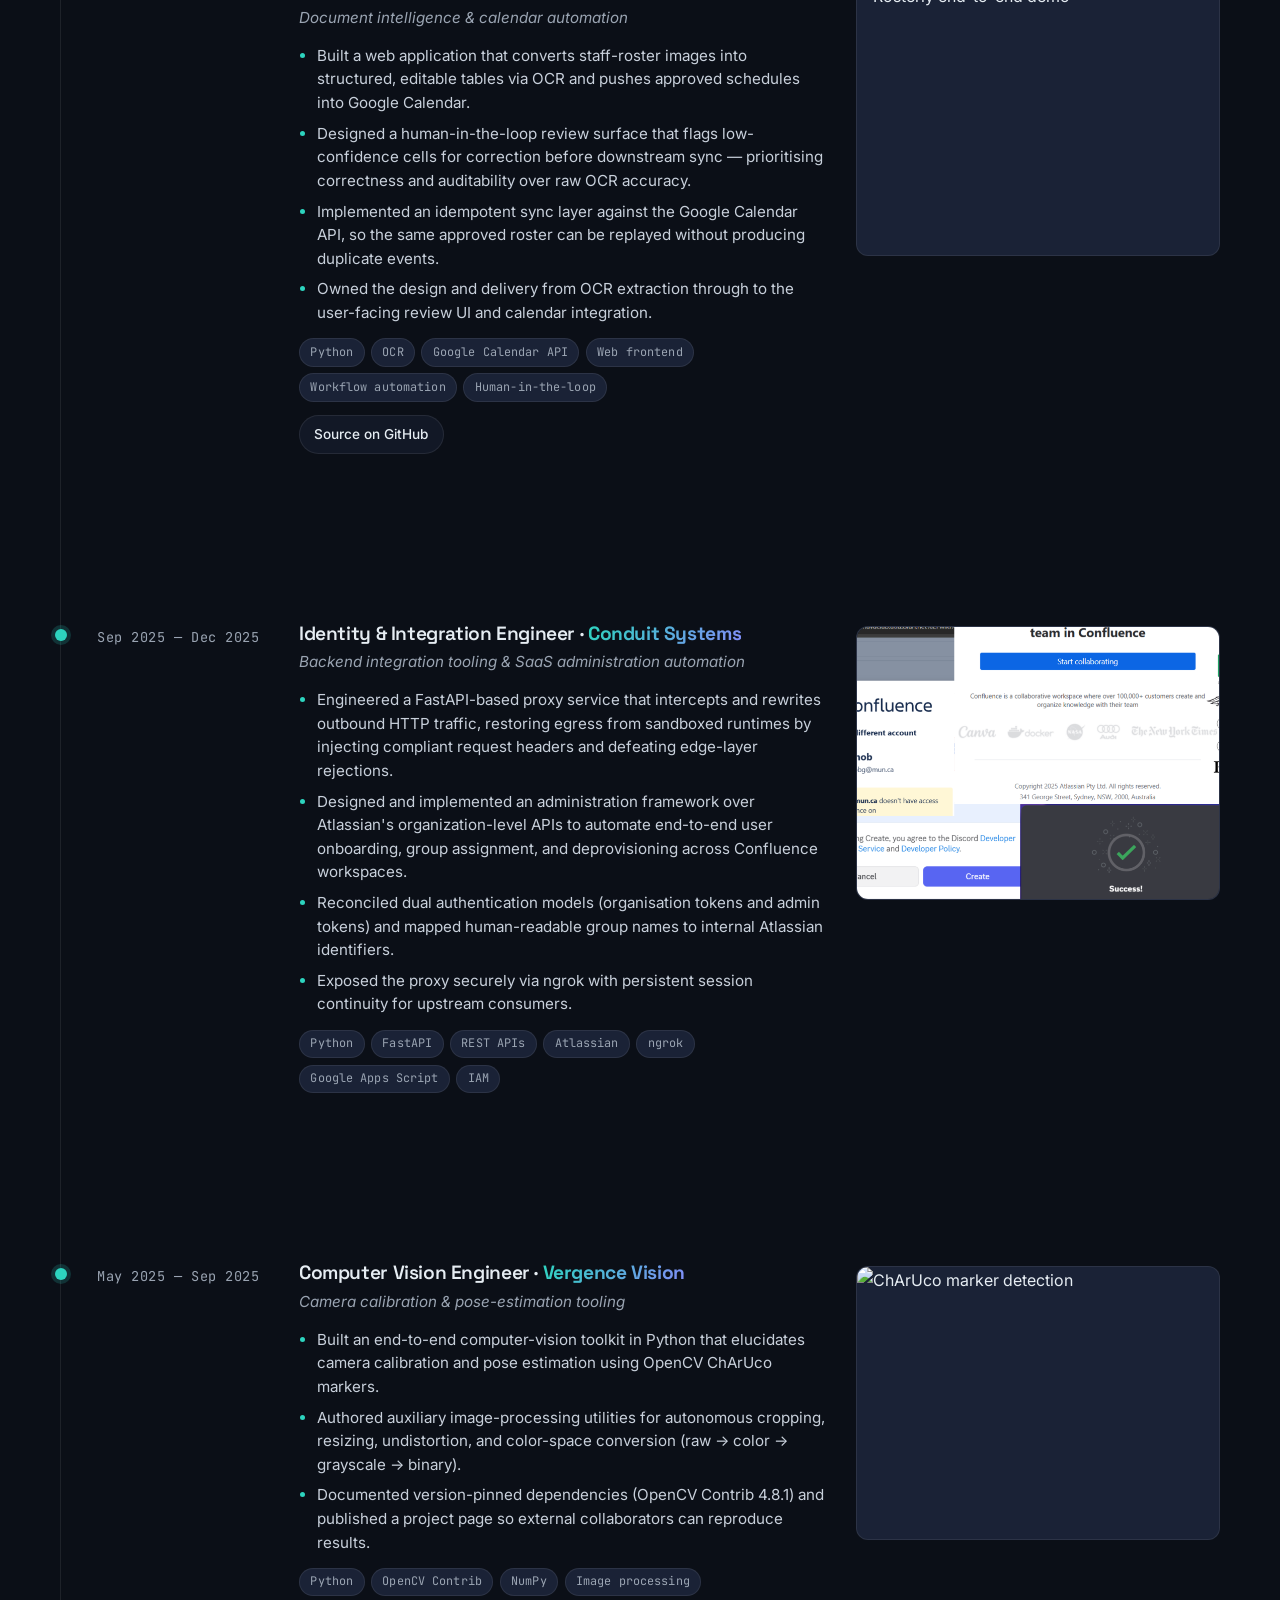
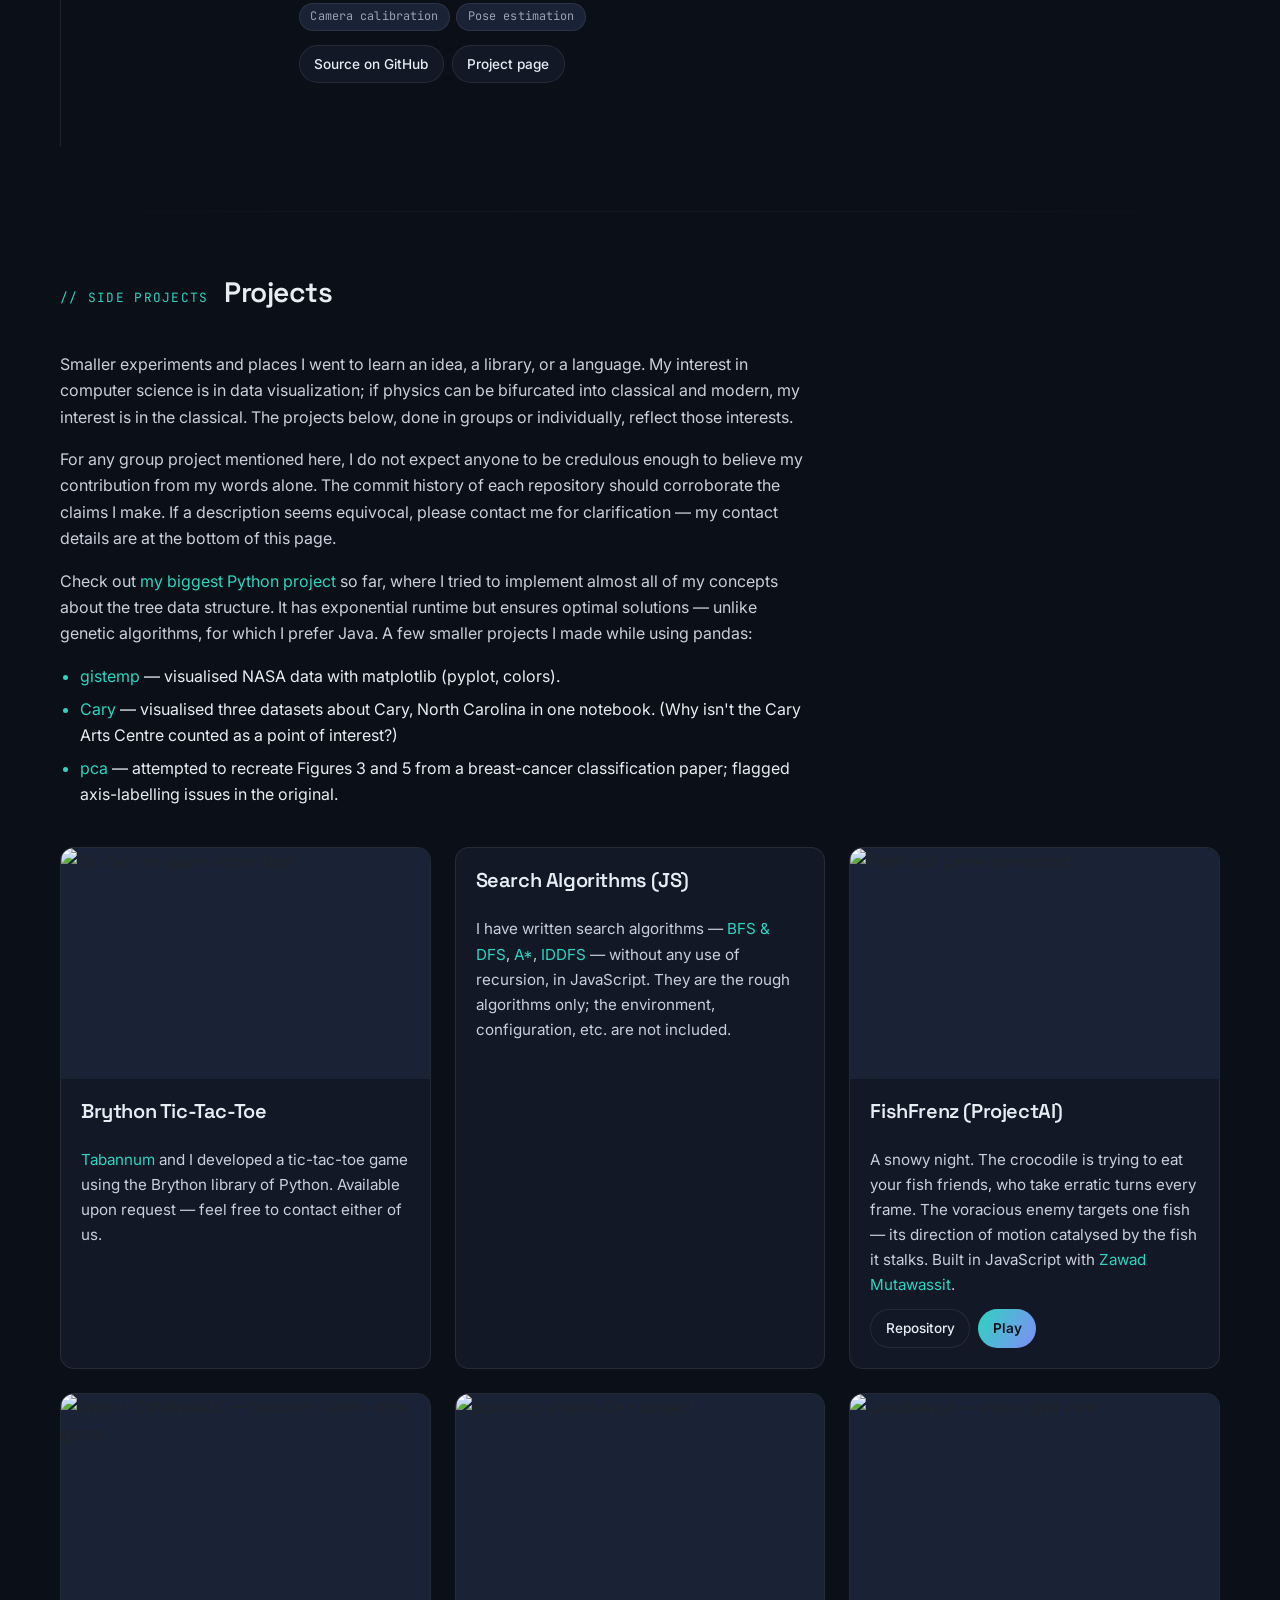
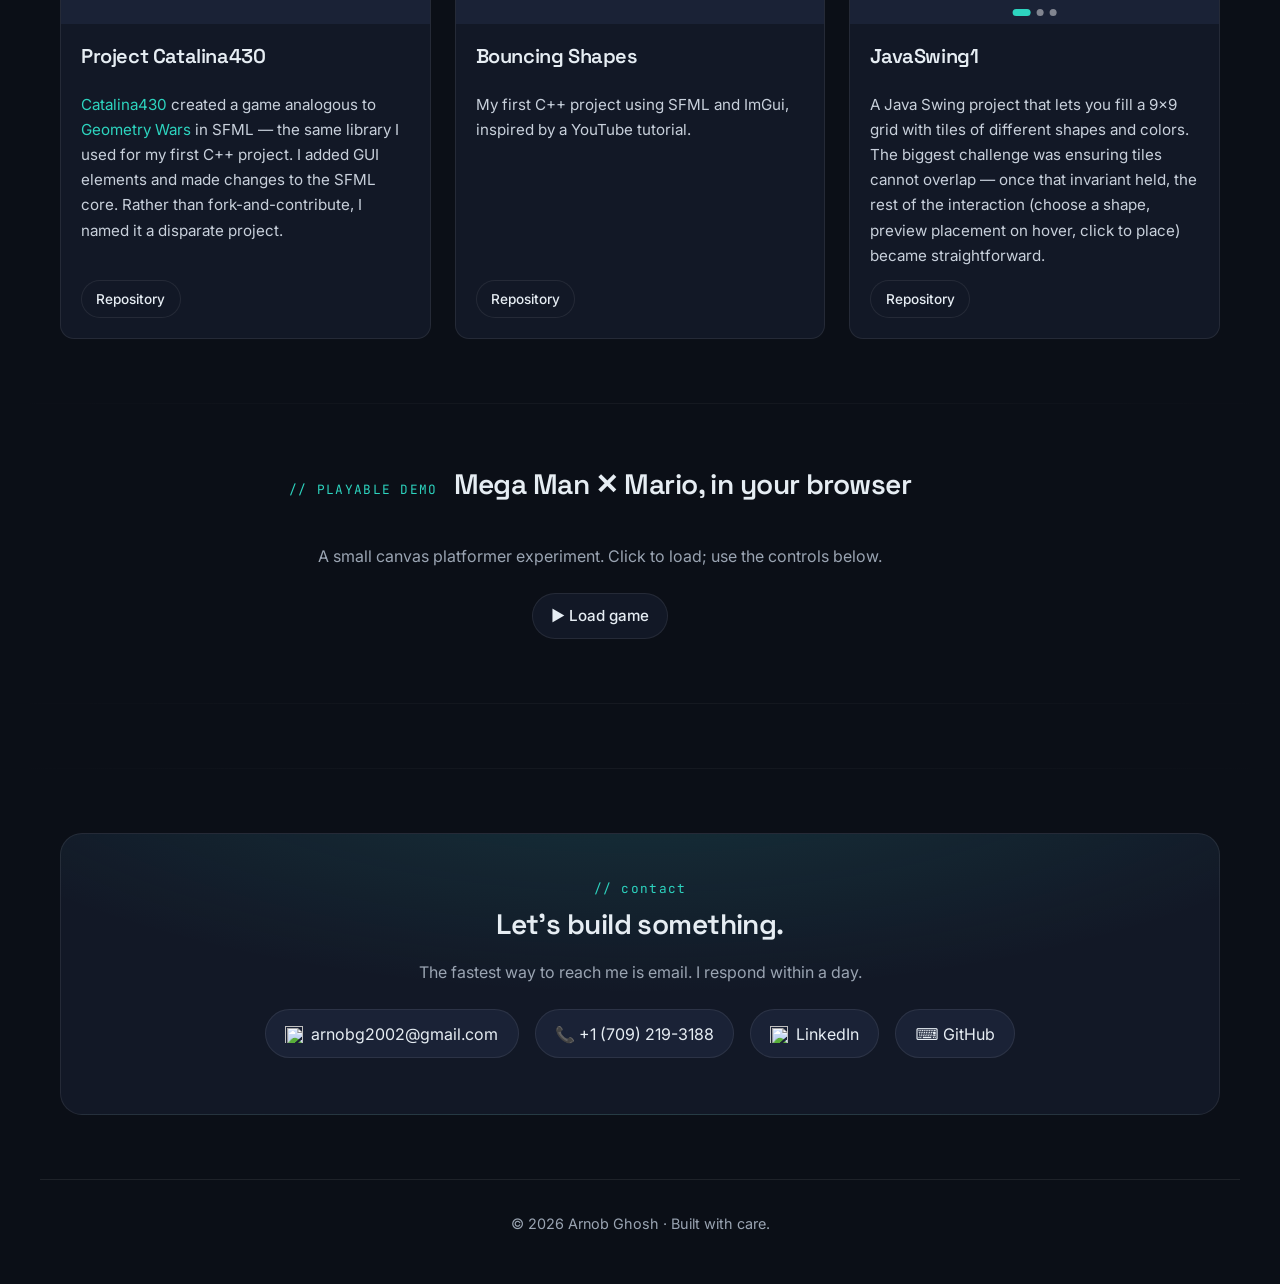
==== commit 7da971bc: "Risky commit" ====
--- a/index.html
+++ b/index.html
@@ -1,491 +1,759 @@
-<!DOCTYPE html>
-<title>Computer Science Portfolio & Projects — Arnob Ghosh</title>
-<meta name="description" content="Explore Arnob Ghosh’s computer science portfolio — projects in web development, 
-Python, AI & OpenCV, plus resume, qualifications, and contact info.">
-
-<canvas id="myCanvas" width="1280" height="640" style="border:1px solid #000000; margin: auto;">
-  Your browser does not support the HTML canvas tag.
-</canvas>
-<script src="https://cdn.jsdelivr.net/npm/p5@1.11.11/lib/p5.js"></script>
-<script src="https://cdn.jsdelivr.net/npm/p5@1.11.11/lib/p5.min.js"></script>
-<link href='https://fonts.googleapis.com' rel='stylesheet'>
-<script>
-    function setup() {
-      let canvas = document.getElementById("myCanvas");
-      createCanvas(canvas.width, canvas.height, canvas)
-    }
-</script>
-<script src="col/Entity.js"></script>
-<script src="col/scene.js"></script>
-<script src="col/Physics.js"></script>
-
-<div style="display: none;">
-  <img
-    id="stand"
-    src="./col/megaman/stand64.png"/>
-    <img src="./col/mario/ground.png" alt="" id="ground"/>
-    <img src="./col/mario/brick.png" alt="" id="brick"/>
-    <img src="./col/megaman/explosion128.png" alt="" id="explosion"/>
-
-  <div class="animatedSprite" id="run"></div>
-</div>
-<script>
-  init1 = function() {
-      
-      let scene1= new Scene();
-      scene1.init();
-      // set up the main loop
-      setInterval(update, 1000 / 60);
-      function update() {
-          scene1.update();
-      }
-  }
-</script>
-  
-  <body onload="init1()"> </body>
-
-
-  <table style="width: 50%;" class="table d-none d-xl-block mx-auto" >
-      <tr>
-        <th class="px-5">KeyW - Jump</th>
-        <th class="px-5">KeyA - Run left</th>
-        <th class="px-5">KeyD - Run right</th>
-      </tr>
-  </table>
-
-  <style>
-    @media screen and (min-width: 0px) {
-      canvas:nth-last-of-type(1){display: none;}
-    }
-    @media screen and (min-width: 1280px) {
-      canvas:nth-last-of-type(1){display: block;}
-    }
-    
-  </style>
-<BR>
-
-
-<head>
-    <meta http-equiv="Content-Type" content="text/html; charset=iso-8859-1" />
-    <meta name="viewport" content="width=device-width, initial-scale=1.0">
-    
-    <title>Arnob's Homepage</title>
-    <link rel="stylesheet" href="style1.css">
-    <link rel="stylesheet" href="style2.css">
-     <!-- Bootstrap -->
-     <link href="https://cdn.jsdelivr.net/npm/bootstrap@5.0.2/dist/css/bootstrap.min.css" rel="stylesheet" integrity="sha384-EVSTQN3/azprG1Anm3QDgpJLIm9Nao0Yz1ztcQTwFspd3yD65VohhpuuCOmLASjC" crossorigin="anonymous">
-     <script src="https://cdn.jsdelivr.net/npm/bootstrap@5.0.2/dist/js/bootstrap.bundle.min.js" integrity="sha384-MrcW6ZMFYlzcLA8Nl+NtUVF0sA7MsXsP1UyJoMp4YLEuNSfAP+JcXn/tWtIaxVXM" crossorigin="anonymous" defer></script>
- 
-
-</head>
-
-<!-- <a href="https://github.com/ArnobTurja2002Ghosh">
-<div style="width: 100%; height: 360px; position: relative; overflow: hidden; display: flex;">
-
-    <img src="https://encrypted-tbn0.gstatic.com/images?q=tbn:ANd9GcSVIWOvmrOyZRY40NEKAdC_JBiToHB7X2oCWA&s" alt="Arnob" style="position: relative;">
-    <img src="https://encrypted-tbn0.gstatic.com/images?q=tbn:ANd9GcSBvnApI6b5nBZvROHvdP3N18Leth39x0OREQ&s" alt="" style="position: relative; left: -350px; z-index: -1;" class="d-none d-sm-block">
-    <img src="https://img-cdn.publive.online/fit-in/1200x675/filters:format(webp)/socialsamosa/media/media_files/2025/07/03/eeshita-ghosh-2025-07-03-11-25-30.jpg" alt="" style="height: 300%; position: relative; left: -1670px; top: -150px; z-index: -2;" class="d-none d-lg-block">
-    <div style="font-size: 7em; height: 50%; background-color: #000000; color: #fff; position: relative; left: -2250px;" class="d-none d-lg-block">2002</div>
-    <img src="https://cdn-1.webcatalog.io/catalog/github/github-icon-filled-256.png?v=1750639266901" alt="" style="font-size: 7em; height: 50%; background-color: #000000; color: #fff; position: relative; left: -2250px; top: 35%">
-</div >
-</a> -->
-
-<img src="DSC_0027.JPG" align="right" alt="Sweet!!" width="30%" style="margin: 5%"> 
-
-<div style="width: 60%; position: relative;">
-  <video id="milton" width="100%" autoplay muted>
-    <source src="ProperNouns.mp4" type="video/mp4" />
-    Your browser does not support the video tag.
-  </video>
-  <a href="https://medium.com/@arnobg2002/proper-noun-explorer-5cfa6a77c163" style="position: absolute;top:0; left: 35%; font-size: 1.5rem;">About Proper Noun Explorer</a>
-</div>
-<script>
-  setInterval(loop, 65000)
-  function loop(){
-    document.getElementById('milton').play();
-    console.log("playing");
-  }
-</script>
-
-<img src="DSC_0030.JPG" align="right" alt="Sweet!!" width="40%" style="max-width: 20rem"> 
-
-
-
-<HR>
-
-
-
-<main class="ms-2 me-2" style="width: 96%;">
-    <div id="content">
-  
-    <section class="fs-5">
-          <img class="rightimg" width="50%" src="6_n.jpg" style="max-width: 15rem">
-          <p class="red"> Looking to get hired. </p>
-          <p> <a href="GArnob/index.html">Greetings to you!</a>  </p>
-    </section>
-    <article class="fs-5">
-        <h1>Education</h1>
-        <div>
-            Summary: Bachelor of Science (Honours) in Computer Science (2021-2025)
-            <img src="https://upload.wikimedia.org/wikipedia/commons/thumb/d/dc/Memorial_University_of_Newfoundland_Logo.svg/1280px-Memorial_University_of_Newfoundland_Logo.svg.png" alt="" style="width: 10%; bottom: 0px;" >
-        </div>
-        
-        <h2>From an Edexcel Physics Paper to the Holodeck of MUN</h2>
-
-        <div class="row">
-          <div class="col-xl-8">
-            <p>
-              It was during my A Levels, while preparing for <strong>Edexcel Physics</strong>, that I encountered an unexpected introduction to <em>Star Trek</em>.
-              I was working through past paper questions on Nuclear Physics when I came across a problem framed around the
-              <em>Starship Enterprise</em>. That was my first exposure to the franchise, and it immediately stood out to me.
-            </p>
-            <p>
-            As I explored the series further, my interest gradually narrowed to the concept of the Holodeck.
-            I began to wonder whether anything resembling such a system existed in reality, even as part of
-            <strong>emerging technologies</strong>. This curiosity led me to the <a href="https://en.wikipedia.org/wiki/Holographic_display">Wikipedia page on
-            holographic displays</a>. As I read through it, I became increasingly convinced that such technologies
-            could have meaningful <strong>use cases</strong>, particularly in the context of
-            <strong>defence applications</strong>. Surprisingly, however, there was no explicit mention of the military or
-            defence sector anywhere on the page.
-            </p>
-          </div>
-          <div class="col"><img src="Education/startrekquestion.png" alt="" style="width: 100%;"></div>
-        </div>
-        
-
-        <div class="row"><div class="col-xl-5">
-          <a href="https://pmt.physicsandmathstutor.com/download/Biology/A-level/Past-Papers/Edexcel-IAL/Unit-5/January%202013%20INS%20-%20Unit%205%20Edexcel%20Biology%20A-level.pdf">
-            <img src="Education/darpapassage.png" alt="" style="width: 100%;">
-          </a>
-        </div>
-        <div class="col">
-          <p>
-              There was, however, one name that caught my attention: DARPA. I recognised the acronym only because
-              I had once skimmed through a Biology A Level Unit 5 past paper while deciding whether to take Biology.
-              That paper mentioned DARPA in the context of research into creating "a fourth group" of food, in addition to
-              proteins, carbohydrates, and fats. I ultimately did not take Biology—largely because the DARPA article was the only part of the
-              paper I found interesting—but it left a lasting impression. From that article, I learned that DARPA stands for the
-              <i>U.S. Defense Advanced Research Projects Agency</i>.
-          </p>
-
-          <p>
-              This discovery reinforced my intuition that holographic display systems could have non-obvious
-              defence applications. Wanting to learn more, I followed the reference links and found that, at the
-              time, the available information was limited to a brief mention of DARPA sponsoring early research into
-              battlespace visualisation around 2011. In those days, Wikipedia was effectively my most reliable
-              source of information. If I could not find further details there, I was unsure where else to look.
-          </p>
-        </div>
-        </div>
-
-        
-
-        <p>
-            A general Google search felt unreliable; terms such as <em>holography</em> often attract speculative or fictional
-            material presented as fact. To avoid this, I turned instead to Google Scholar and searched for
-            something along the lines of <em>Holographic Displays: Defence Applications</em>. Through this, I came across a
-            paper by Matthew Hamilton et al. Matthew Hamilton is a professor at the <strong>Memorial University of Newfoundland (MUN)</strong>.
-        </p>
-
-        <p>
-            I will not claim to have understood everything in that paper. However, it referenced concepts and names I was already
-            familiar with—<em>Star Trek</em>, DARPA, and movies such as <em>Pushing Tin</em>. Because of that familiarity, I understood more than I had expected to, especially given that I was not accustomed to reading academic papers
-            at the time.
-        </p>
-
-        <p>
-            From there, I decided that I wanted to get to Memorial University of Newfoundland someday, with
-            the aim of meeting the author and, if possible, discussing this area of research with him. In 2021, I was admitted to
-            Memorial University of Newfoundland. While that goal has since been achieved, the curiosity that led me
-            there—particularly around emerging technologies and their use cases in defence applications—remains relevant to
-            how I think about science and technology.
-        </p>
-
-    </article>
-    <HR>
-    <section class="fs-5">
-            <p> In computer science, my interest is in data visualization. If physics can be bifurcated into two parts - 
-            classical physics and modern physics, my interest is in the classical. 
-            As you scroll down, you will see a few projects, either done in a group or individually by me, that reflect those interests.
-          </p>
-          <p>
-            For any of the group projects mentioned in this page, I do not expect anyone to be credulous enough to believe my contribution
-            from my mere words. In that case, the commit history of the repository should corroborate the veracity of the claims I make 
-            about my contribution to a project. 
-          </p>
-          <p>
-            Although I had no intention to equivocate, if the description of any of my projects seems equivocal, please contact me for clarification.
-            My contact address is at the bottom of this page. 
-          </p>
-
-          <p> Check out <A HREF=https://github.com/ArnobTurja2002Ghosh/SetCover>my biggest Python project</A> till now, where I tried to implement almost all my concepts about the Tree data structure. 
-            It has an exponential runtime but ensures optimal solutions -unlike genetic algorithms for which I prefer Java.
-            The tree in the project was written from scratch and I am not sure if Python offers a built-in tree,
-            but there are many built-in data structures that can be used by importing different Python libraries.
-            One of those libraries is pandas which I use for dataframes and series. A few projects I made while using pandas are:
-            <ul>
-              <li><A HREF=https://github.com/ArnobTurja2002Ghosh/gistemp>gistemp</A> 
-                <ul>
-                 <li> Visualised data from Nasa to histograms. </li>
-                 <li> Used two matplotlib modules for the histograms: 
-                  <ul> <li>pyplot (the most common matplotlib module)</li>
-                       <li>colors</li>
-                  </ul>
-                 </li>
-                </ul>
-              </li>
-              <li> <A HREF=https://github.com/ArnobTurja2002Ghosh/Cary>Cary</A>
-                <ul>
-                  <li> Visualised three datasets about the town of Cary of North Carolina in one notebook.</li>
-                  <li> Interestingly noticed that Cary Arts Centre is not counted as a point of interest. Why? </li>
-                </ul>
-              </li>
-              <li><A HREF=https://github.com/ArnobTurja2002Ghosh/pca>pca</A>
-                <ul>
-                    <li> In February 2024, I came across a paper in ReasearchGate <i>Evaluation of Breast Cancer Tumor Classification with Unconstrained Functional Networks Classifier</i> and tried to recreate the Figure 3 and Figure 5. </li>
-                    <li> While trying to recreate Figure 3 I discovered that the axes are mislabelled - neither the x-axis represents the Mean Radius, nor does the y-axis represent Mean Texture. 
-                        Instead, if I take x-axis to represent mean texture and y-axis to represent mean perimeter, my figure looks the same as their figure-3.</li>
-                    <li> When it came to Figure 5, I completely lost what exactly they did with the data. Firstly, smoothness can never be negative. 
-                        Secondly, if you look at the data and take a peek of the smoothness columns, smoothness tends to be between 0 and 1.
-                        In contrast to them, Figure 5 'worst mean smoothness' has a higher range and can have negative values. 
-                        My guess about what they did is that they plotted the scaled values of the smoothness_worst column in the z-axis.
-                      <ul>
-                        <li>But even with the scaled values, a z-limit of -3 to 4 should be enough. Why did they choose to extend it to -4 to 6?</li>
-                        <li>Also, why are x and y axis plotted as original data, but z-axis as scaled data? If one says that it is because smoothness_worst has too low range, I would say that area_worst has too high range.</li>
-                      </ul>
-                        I am still working on the above questions 
-                    </li>
-                </ul>
-            </li>
-            </ul>
-          </p>
-
-          <h1>Experience</h1>
-          
-          <div class="container-fluid">
-            <div class="row">
-              <div class="col">            
-                <div class="card" style="width: 25rem;">
-                  <img class="card-img-top" src="imgs1/Screenshot195835.jpg" alt="Card image cap">
-                  <div class="card-body">
-                    <p class="card-text"><A href="https://github.com/tabannum-lit/">Tabannum</A> and I developed a tic-tac-toe game using the Brython library of Python. 
-                      This project is available upon request only, so please feel free to contact any of us. 
-                      My contact information is at the end of this page.
-                    </p>
-                    
-                  </div>
-                </div>
-              </div>
-  
-              <div class="col"> 
-                <div class="card" style="width: 25rem">
-                  <div class="card-body">
-                    <p class="card-text">
-                      I have written search algorithms like <a HREF=https://github.com/ArnobTurja2002Ghosh/Search>BFS, DFS,</a> <a HREF=https://github.com/ArnobTurja2002Ghosh/Search2>A*,</a> <a HREF=https://github.com/ArnobTurja2002Ghosh/IDDFS>IDDFS</a> without any use of recursion, using Javascript. 
-                      However, they are just the rough algorithms and cannot be implemented (you cannot simply download and run the repositories) since the environment (or map), configuration etc. that these algorithms require as inputs, have not been written by me and so are not there in the repositories.
-                    </p>
-                  </div>
-                </div>
-              </div>
-              <div class="col col-md-5">
-                <div class="card">
-                  <img class="card-img-top" src="https://github.com/ArnobTurja2002Ghosh/openCVChArUco/blob/main/detectedMarkersDrawn_calibrate/12.png?raw=true" alt="12.png">
-                  <div class="card-body">
-                      <p class="card-text">
-                        I built this Python-based system to elucidate abstruse computer vision topics, like camera calibration and pose estimation, using OpenCV Contrib 4.8.1 (any other version of OpenCV may be incongruous with the system). 
-                        The system is augmented with auxiliary image processing tools for autonomously cropping, resizing, undistorting, converting raw to color, converting color to grayscale and converting grayscale to binary. 
-                      </p>
-                      <a href="https://github.com/ArnobTurja2002Ghosh/openCVChArUco" class="btn btn-primary">Go to the repository</a>
-                      <a href="https://ArnobTurja2002Ghosh.github.io/openCVChArUco/web" class="btn btn-secondary">Project page</a>
-                    </div>
-                </div>
-              </div>
-            </div>
-            <div class="row gx-5">
-              <div class="col col-md-6">
-                  <div class="card">
-                    <img class="card-img-top" src="imgs1/croc_copy.jpg" alt="Card image cap">
-                    <div class="card-body">
-                      <p class="card-text">
-                        <p>
-                        If you want to see a Javascript project that you can run - or may I say, "play" - <a HREF=https://github.com/zawadman>Zawad Mutawassit</a> and I, in a project called "ProjectAI", developed a game which we informally call "FishFrenz".
-                        Instructions about how you can interact in the game is provided in the README.
-                        The game does not contain any GUI: when the game ends, the program crashes, but you can restart the game by simply reloading the browser where you are playing.  
-                        </p>
-                        <p>
-                          FishFrenz story: It is a snowy night. Your enemy - the crocodile - is trying to eat your fish friends.
-                          The fish are capricious; they take erratic turns in every frame; you can never be sure which direction a fish will be travelling.
-                          The voracious enemy targets one of the fish in the water. 
-                          The truculent crocodile will breach the border of the territory of fish because the 
-                          direction of the targetted fish is the catalyst that gives the enemy its direction of motion.
-                          The enemy thinks that because it is hard to see in snow, let alone at night, it cannot get shot by you, so it will succeed.
-                          Only your winning can disabuse the crocodile.
-                        </p>
-                      </p>
-                      <a href="https://github.com/ArnobTurja2002Ghosh/ProjectAI" class="btn btn-primary">Go to the repository</a>
-                      <a href="https://zawadman.github.io/fishFrenz/" class="btn btn-secondary">Play FishFrenz</a>
-                    </div>
-                  </div>
-              </div>
-
-              <div class="column col-md-5">
-                  <div class="card">
-                    <img class="card-img-top" src="imgs1/Screenshot132701.jpg" alt="Card image cap">
-                    <div class="card-body">
-                      <p class="card-text"> 
-                        <a href="https://github.com/Catalina430">Github user Catalina430</a> created a game analogous to the top-down multi-directional 
-                        shoot 'em up known as <a href="https://en.wikipedia.org/wiki/Geometry_Wars">Geometry Wars</a>. 
-                        When I found that <a href = "https://github.com/Catalina430/Geometry-Wars">his project</a> was made using SFML,
-                        the same library with which I made my first C++ project, 
-                        I worked on it with alacrity, intending to incorporate some GUIs to the game, 
-                        but ended up making changes to the SFML part of the project too. 
-                        I cannot guarantee that the result of the changes is better than the original one by Catalina430, maybe he would argue that I 
-                        exacerbated his project, so I did not fork-and-contribute,
-                        in lieu I claimed mine to be a disparate project and named it Project Catalina430
-                        (more details and updates about the project are in the README of the repository).
-                      </p>
-                      <a href="https://github.com/ArnobTurja2002Ghosh/Catalina430" class="btn btn-primary">Go to the repository</a>
-                    </div>
-                  </div>
-
-                  <div class="row">
-                    <div class="column col-md-10">
-                      <div class="card">
-                        <img class="card-img-top" src="imgs1/Screenshot141954.jpg" alt="Card image cap">
-                        <div class="card-body">
-                          <p class="card-text">
-                            Check out my first C++ project using SFML and IMGui, inspired from a Youtube tutorial.
-                          </p>
-                          <a href="https://github.com/ArnobTurja2002Ghosh/BouncingShapes" class="btn btn-primary">Go to the repository</a>
-                        </div>
-                      </div>
-                    </div>
-                  </div>
-              </div>  
-            </div>
-            
-            <div class="row gx-5">
-              <div class="column col-md-6">
-                <div id="carouselExampleSlidesOnly" class="carousel slide w-100" data-bs-ride="carousel">
-                  <div class="carousel-inner">
-                    
-                    <div class="carousel-item active">
-                      <img class="d-block w-100" src="imgs1/Screenshot 2024-11-05 165407.jpg" alt="...">
-                      <div class="text-dark carousel-caption">
-                        <h5 class="text-center">JavaSwing1</h5>
-                        <p class="d-none d-sm-block"> 
-                          This Java Swing project allows you to fill a grid with tiles of different shapes and colors.
-                          The biggest challenge in this project was to ensure that the user cannot place a tile on the top of another
-                          - that is, there is no overlap of tiles. As long as there is no overlap, you can place your tile anywhere in the 9*9 grid. 
-                          Initially, the grid is white and empty, as you can see in this image. A tile is chosen by clicking the "choose shape" button. 
-                          After choosing a tile, hover over the grid to select a position (or to check if the tile can be placed in that position). 
-                          Click on the grid to place your tile.
-                        </p>
-                        <a href="https://github.com/ArnobTurja2002Ghosh/JavaSwing1" class="btn btn-primary">Go to the repository</a>
-                      
-                      </div>
-                    </div>
-    
-                    <div class="carousel-item">
-                      <img class="d-block w-100" src="imgs1/Screenshot 2024-10-30 024532.jpg" alt="...">
-                      <div class="text-dark">
-                        <h5 class="text-center">JavaSwing1</h5>
-                        <p class=""> 
-                          This Java Swing project allows you to fill a grid with tiles of different shapes and colors.
-                          The biggest challenge in this project was to ensure that the user cannot place a tile on the top of another
-                          - that is, there is no overlap of tiles. As long as there is no overlap, you can place your tile anywhere in the 9*9 grid. 
-                          A tile is selected using the interface you can see in the above image. The orientation of a shape can be changed using the "rotate" button on it.
-                          Intuitively, "select" buttons are to select a shape and color. Once a shape and color is selected, you will be taken to the grid where you can place the tile of your selected shape, color and rotation.
-                        </p>
-                        <a href="https://github.com/ArnobTurja2002Ghosh/JavaSwing1" class="btn btn-primary">Go to the repository</a>
-                      
-                      </div>
-                    </div>
-    
-                    <div class="carousel-item">
-                      <img class="d-block w-100" src="imgs1/Screenshot 2024-10-30 022641.jpg" alt="...">
-                      
-                    </div>
-                  </div>
-    
-                  <a class="carousel-control-prev" href="#carouselExampleSlidesOnly" role="button" data-bs-slide="prev">
-                    <span class="carousel-control-prev-icon" aria-hidden="true"></span>
-                  </a>
-                  <a class="carousel-control-next" href="#carouselExampleSlidesOnly" role="button" data-bs-slide="next">
-                    <span class="carousel-control-next-icon" aria-hidden="true"></span>
-                  </a>
-    
-                </div>
-              </div>
-              <div class="column col-md-6">
-                
-                <div class="card">
-                  <img src="imgs1/AddUserToConfluence/ProjectSummary.png" alt="" class="card-img-top"/>
-                  <div class="card-body">
-                    <div class="card-text">
-                      I engineered two interoperable automation systems that overcome structural constraints in enterprise APIs by introducing a strategic proxy layer. 
-                      The first resolves Google Apps Script’s immutable User-Agent limitation, which triggers Discord’s Cloudflare-enforced 40333 rejection, by routing requests through a FastAPI proxy enriched with compliant headers and exposed securely via ngrok. 
-                      Parallelly, I developed a Confluence administration framework that programmatically orchestrates user onboarding and deprovisioning through Atlassian’s organization-level APIs, navigating dual authentication models and mapping human-readable groups to internal identifiers. 
-                    </div>
-                  </div>
-                </div>
-              </div>
-              
-            </div>
-            <div class="row gx-5">
-              <div class="column col-md-5">
-                <div class="card">
-                  <img src="https://raw.githubusercontent.com/ArnobTurja2002Ghosh/ScheduleReader/refs/heads/main/docs/cd4.gif" class="card-img-top"></video>
-                
-                  <div class="card-body">
-                    <div class="card-text">
-                      <p>
-                        A web-based tool that converts schedule images (e.g., staff rosters) into structured tables using OCR, allows human review and tuning, and then syncs approved schedules to Google Calendar.
-                        This project focuses on correctness, human-in-the-loop review, and scalability, not just raw OCR accuracy.
-                      </p>
-                     </div>
-                    <a href="https://github.com/ArnobTurja2002Ghosh/BouncingShapes" class="btn btn-primary">Go to the repository</a>
-                  </div>
-                </div>
-              </div>
-            </div>
-          </div>
-          
-          
-          
-
-    </section>
-    <hr>
-    <section>
-      <h1>Summary of Qualifications</h1>
-      <p style="font-size: 1.4em;">
-        With a strong foundation in modern web development, I specialize in building dynamic, responsive applications that deliver seamless user experiences. 
-        My expertise includes crafting interactive front-end solutions and leveraging powerful data analysis techniques to extract meaningful insights. 
-        I thrive in developing computer vision applications and implementing machine learning workflows to solve real-world problems. 
-        Whether it's designing sleek, mobile-friendly interfaces or processing complex datasets, I bring a versatile skill set that bridges the gap between data science and practical software development. 
-        My approach combines analytical rigor with clean, efficient coding practices to create robust solutions across different domains.
-
-      </p>
-      
-      <div style="width: 100%; height: calc(100vw / 10);; overflow: hidden; display: flex; align-items: flex-start;">
-        <img src="https://angular.dev/assets/images/press-kit/angular_icon_gradient.gif" alt="Angular" style="height: 100%; ">
-        <img src="https://devopedia.org/images/article/45/8328.1526292163.svg" alt="" style="height: 100%;"/>
-        <img src="https://www.pythontutorial.net/wp-content/uploads/2022/08/numpy-tutorial.svg" alt="" style="height: 100%;"/>
-        <img src="https://opencv.org/wp-content/uploads/2022/05/logo.png" alt=""style="height: 295%;"/>
-        <img src="https://getbootstrap.com/docs/5.3/assets/brand/bootstrap-logo-shadow@2x.png" alt="" style="height: 100%;"/>
-      </div>
-    </section>
-    <hr>
-    <section>
-  
-       <h1><a name="contact" id="contact"></a>Contact</h1>
-  
-      <div id="box">
-        <p>Arnob Ghosh<br />
-          <p><a href="mailto: arnobg2002@gmail.com"><img src="gmail.png" height="16px"> Send email</a> or <a href="tel:+17092193188">Phone call</a></p>
-          <p><a href="https://www.linkedin.com/in/arnob-ghosh-13b380214/"><img src="linkedin.png" height="16px"> Connect with me on LinkedIn </a></p>
-        </div>
-    </section>
-  
-    </div>
-  </main>+<!DOCTYPE html>
+<html lang="en" data-theme="dark">
+<head>
+  <meta charset="UTF-8" />
+  <meta name="viewport" content="width=device-width, initial-scale=1.0" />
+
+  <!-- ===== Primary SEO ===== -->
+  <title>Arnob Ghosh — Software Developer · Portfolio</title>
+  <meta name="description" content="Software developer building data-visualization tools, computer-vision pipelines, and API integrations. BSc (Honours) Computer Science, Memorial University of Newfoundland." />
+  <meta name="author" content="Arnob Ghosh" />
+  <meta name="keywords" content="Arnob Ghosh, software developer, full-stack engineer, computer vision, OpenCV, FastAPI, Python, Memorial University of Newfoundland, MUN, portfolio, Newfoundland software developer, OCR, Google Calendar API, Atlassian, Confluence automation, ChArUco" />
+  <link rel="canonical" href="https://arnobturja2002ghosh.github.io/" />
+  <meta name="robots" content="index, follow, max-image-preview:large, max-snippet:-1" />
+  <meta name="theme-color" content="#0b0f17" media="(prefers-color-scheme: dark)" />
+  <meta name="theme-color" content="#f7f8fb" media="(prefers-color-scheme: light)" />
+
+  <!-- Favicon -->
+  <link rel="icon" type="image/svg+xml" href="favicon.svg" />
+  <link rel="apple-touch-icon" href="favicon.svg" />
+
+  <!-- ===== Open Graph (Facebook / LinkedIn previews) ===== -->
+  <meta property="og:type" content="website" />
+  <meta property="og:site_name" content="Arnob Ghosh — Portfolio" />
+  <meta property="og:url" content="https://arnobturja2002ghosh.github.io/" />
+  <meta property="og:title" content="Arnob Ghosh — Software Developer · Portfolio" />
+  <meta property="og:description" content="Software developer building data-visualization tools, computer-vision pipelines, and API integrations. BSc (Honours) Computer Science, MUN." />
+  <meta property="og:image" content="https://arnobturja2002ghosh.github.io/DSC_0027.JPG" />
+  <meta property="og:image:alt" content="Portrait of Arnob Ghosh" />
+  <meta property="og:locale" content="en_CA" />
+
+  <!-- ===== Twitter Card ===== -->
+  <meta name="twitter:card" content="summary_large_image" />
+  <meta name="twitter:title" content="Arnob Ghosh — Software Developer" />
+  <meta name="twitter:description" content="Software developer building data-visualization tools, computer-vision pipelines, and API integrations." />
+  <meta name="twitter:image" content="https://arnobturja2002ghosh.github.io/DSC_0027.JPG" />
+  <meta name="twitter:image:alt" content="Portrait of Arnob Ghosh" />
+
+  <!-- Fonts -->
+  <link rel="preconnect" href="https://fonts.googleapis.com">
+  <link rel="preconnect" href="https://fonts.gstatic.com" crossorigin>
+  <link href="https://fonts.googleapis.com/css2?family=Inter:wght@400;500;600;700&family=Space+Grotesk:wght@500;600;700&family=JetBrains+Mono:wght@400;500&display=swap" rel="stylesheet">
+
+  <!-- Bootstrap (kept for legacy components) -->
+  <link href="https://cdn.jsdelivr.net/npm/bootstrap@5.0.2/dist/css/bootstrap.min.css" rel="stylesheet" integrity="sha384-EVSTQN3/azprG1Anm3QDgpJLIm9Nao0Yz1ztcQTwFspd3yD65VohhpuuCOmLASjC" crossorigin="anonymous">
+
+  <!-- Site theme -->
+  <link rel="stylesheet" href="style3.css">
+
+  <!-- Apply saved theme before paint to avoid flash -->
+  <script>
+    (function () {
+      try {
+        var t = localStorage.getItem('theme');
+        if (t === 'light' || t === 'dark') {
+          document.documentElement.setAttribute('data-theme', t);
+        }
+      } catch (e) {}
+    })();
+  </script>
+
+  <!-- ===== Schema.org JSON-LD: Person ===== -->
+  <script type="application/ld+json">
+  {
+    "@context": "https://schema.org",
+    "@type": "Person",
+    "name": "Arnob Ghosh",
+    "givenName": "Arnob",
+    "familyName": "Ghosh",
+    "jobTitle": "Software Developer",
+    "description": "Software developer building data-visualization tools, computer-vision pipelines, and API integrations.",
+    "url": "https://arnobturja2002ghosh.github.io/",
+    "image": "https://arnobturja2002ghosh.github.io/DSC_0027.JPG",
+    "email": "mailto:arnobg2002@gmail.com",
+    "telephone": "+1-709-219-3188",
+    "alumniOf": {
+      "@type": "CollegeOrUniversity",
+      "name": "Memorial University of Newfoundland",
+      "url": "https://www.mun.ca/"
+    },
+    "knowsAbout": [
+      "Software Development",
+      "Computer Vision",
+      "Data Visualization",
+      "Python",
+      "FastAPI",
+      "OpenCV",
+      "REST API Integration",
+      "OCR",
+      "Workflow Automation",
+      "Google Calendar API",
+      "Atlassian Confluence"
+    ],
+    "sameAs": [
+      "https://github.com/ArnobTurja2002Ghosh",
+      "https://www.linkedin.com/in/arnob-ghosh-13b380214/",
+      "https://medium.com/@arnobg2002"
+    ]
+  }
+  </script>
+
+  <!-- ===== Schema.org JSON-LD: WebSite (enables SiteLinks Searchbox if added later) ===== -->
+  <script type="application/ld+json">
+  {
+    "@context": "https://schema.org",
+    "@type": "WebSite",
+    "name": "Arnob Ghosh — Portfolio",
+    "url": "https://arnobturja2002ghosh.github.io/",
+    "author": {
+      "@type": "Person",
+      "name": "Arnob Ghosh"
+    }
+  }
+  </script>
+</head>
+
+<body>
+
+  <!-- ============== NAVBAR ============== -->
+  <nav class="nav">
+    <div class="nav-inner">
+      <a class="nav-brand" href="#top">ArnobG2002<span class="dot">.</span></a>
+      <div class="nav-links">
+        <a href="#about">About</a>
+        <a href="#education">Education</a>
+        <a href="#experience">Experience</a>
+        <a href="#projects">Projects</a>
+        <a href="#qualifications">Skills</a>
+        <a href="#contact">Contact</a>
+        <span class="theme-wrap">
+          <button class="theme-toggle" id="themeToggle" aria-label="Toggle theme" title="Toggle theme">
+            <svg class="moon" width="18" height="18" viewBox="0 0 24 24" fill="none" stroke="currentColor" stroke-width="2" stroke-linecap="round" stroke-linejoin="round"><path d="M21 12.79A9 9 0 1 1 11.21 3 7 7 0 0 0 21 12.79z"/></svg>
+            <svg class="sun" width="18" height="18" viewBox="0 0 24 24" fill="none" stroke="currentColor" stroke-width="2" stroke-linecap="round" stroke-linejoin="round"><circle cx="12" cy="12" r="4"/><path d="M12 2v2M12 20v2M4.93 4.93l1.41 1.41M17.66 17.66l1.41 1.41M2 12h2M20 12h2M4.93 19.07l1.41-1.41M17.66 6.34l1.41-1.41"/></svg>
+          </button>
+        </span>
+      </div>
+    </div>
+  </nav>
+
+  <main id="top">
+
+    <!-- ============== HERO ============== -->
+    <section class="container hero reveal" id="about">
+      <div>
+        <span class="eyebrow">Available for work</span>
+        <h1>Hi, I'm <span class="grad">Arnob Ghosh</span><br/>Software Developer.</h1>
+        <p class="lead">
+          I build data-visualization tools, computer-vision pipelines, and API integrations that ship. BSc (Honours), Computer Science — Memorial University of Newfoundland. Equal parts curiosity about emerging tech and discipline about making it actually useful.
+        </p>
+        <div class="hero-cta">
+          <a href="#projects" class="btn btn-primary">View Projects →</a>
+          <a href="GArnob/index.html" class="btn">Greetings</a>
+          <a href="#contact" class="btn">Get in touch</a>
+        </div>
+      </div>
+      <div class="hero-portrait">
+        <img src="DSC_0027.JPG" alt="Arnob Ghosh portrait" />
+      </div>
+    </section>
+
+    <div class="container">
+      <div class="row">
+        <div class="col">
+          <!-- ============== FEATURED VIDEO ============== -->
+          <section class="reveal" style="width: 100%;">
+            <div class="section-header">
+              <span class="label">// featured</span>
+              <h2>Proper Noun Explorer</h2>
+            </div>
+            <div class="video-wrap">
+              <video id="milton" autoplay muted loop playsinline>
+                <source src="ProperNouns.mp4" type="video/mp4" />
+                Your browser does not support the video tag.
+              </video>
+              <div class="video-overlay">
+                <a href="https://medium.com/@arnobg2002/proper-noun-explorer-5cfa6a77c163" rel="me noopener" target="_blank">Read the write-up on Medium →</a>
+              </div>
+            </div>
+          </section>
+        </div>
+        <div class="col">
+          <!-- ============== QUALIFICATIONS ============== -->
+          <section class="container reveal" id="qualifications">
+            <div class="section-header" style="padding-top: 7rem;">
+              <span class="label">// skills</span>
+              <h2>Summary of Qualifications</h2>
+            </div>
+            <div class="tech-strip" style="margin-bottom: 1rem;">
+              <img src="https://angular.dev/assets/images/press-kit/angular_icon_gradient.gif" alt="Angular" />
+              <img src="https://devopedia.org/images/article/45/8328.1526292163.svg" alt="Pandas" />
+              <img src="https://www.pythontutorial.net/wp-content/uploads/2022/08/numpy-tutorial.svg" alt="NumPy" />
+              <span class="opencv-wrap" title="OpenCV — hover to reveal" aria-label="OpenCV">
+                <img class="opencv-logo" src="https://opencv.org/wp-content/uploads/2022/05/logo.png" alt="OpenCV" />
+              </span>
+              <img src="https://getbootstrap.com/docs/5.3/assets/brand/bootstrap-logo-shadow@2x.png" alt="Bootstrap" />
+            </div>
+            <p style="max-width: 100%; font-size: 1.05rem; color: var(--text-soft);">
+              With a strong foundation in modern web development, I specialize in building dynamic, responsive applications that deliver seamless user experiences. My expertise includes crafting interactive front-end solutions and leveraging powerful data-analysis techniques to extract meaningful insights. I thrive in developing computer-vision applications and implementing machine-learning workflows to solve real-world problems. Whether designing sleek, mobile-friendly interfaces or processing complex datasets, I bring a versatile skill set that bridges the gap between data science and practical software development.
+            </p>
+
+            
+          </section>
+        </div>
+      </div>
+    </div>
+    
+    
+
+    
+    <hr/>
+
+    <!-- ============== EDUCATION NARRATIVE ============== -->
+    <article class="container reveal" id="education">
+      <div class="section-header">
+        <span class="label">// education</span>
+        <h2>From an Edexcel Physics Paper to the Holodeck of MUN</h2>
+      </div>
+
+      <div style="margin-bottom: 1.5rem;">
+        <span class="school-badge">
+          <img src="https://upload.wikimedia.org/wikipedia/commons/thumb/d/dc/Memorial_University_of_Newfoundland_Logo.svg/1280px-Memorial_University_of_Newfoundland_Logo.svg.png" alt="MUN logo" />
+          BSc (Honours), Computer Science — 2021–2025
+        </span>
+      </div>
+
+      <div class="story">
+        <div class="row-split">
+          <div class="prose">
+            <p>
+              It was during my A Levels, while preparing for <strong>Edexcel Physics</strong>, that I encountered an unexpected introduction to <em>Star Trek</em>.
+              I was working through past paper questions on Nuclear Physics when I came across a problem framed around the
+              <em>Starship Enterprise</em>. That was my first exposure to the franchise, and it immediately stood out to me.
+            </p>
+            <p>
+              As I explored the series further, my interest gradually narrowed to the concept of the Holodeck.
+              I began to wonder whether anything resembling such a system existed in reality, even as part of
+              <strong>emerging technologies</strong>. This curiosity led me to the <a href="https://en.wikipedia.org/wiki/Holographic_display">Wikipedia page on
+              holographic displays</a>. As I read through it, I became increasingly convinced that such technologies
+              could have meaningful <strong>use cases</strong>, particularly in the context of
+              <strong>defence applications</strong>. Surprisingly, however, there was no explicit mention of the military or
+              defence sector anywhere on the page.
+            </p>
+          </div>
+          <div>
+            <img src="Education/startrekquestion.png" alt="Edexcel Physics past paper question featuring the Starship Enterprise" />
+          </div>
+        </div>
+
+        <div class="row-split reverse">
+          <div>
+            <a href="https://pmt.physicsandmathstutor.com/download/Biology/A-level/Past-Papers/Edexcel-IAL/Unit-5/January%202013%20INS%20-%20Unit%205%20Edexcel%20Biology%20A-level.pdf">
+              <img src="Education/darpapassage.png" alt="DARPA passage from an Edexcel Biology A-Level past paper" />
+            </a>
+          </div>
+          <div class="prose">
+            <p>
+              There was, however, one name that caught my attention: DARPA. I recognised the acronym only because
+              I had once skimmed through a Biology A Level Unit 5 past paper while deciding whether to take Biology.
+              That paper mentioned DARPA in the context of research into creating "a fourth group" of food, in addition to
+              proteins, carbohydrates, and fats. I ultimately did not take Biology — largely because the DARPA article was the only part of the
+              paper I found interesting — but it left a lasting impression. From that article, I learned that DARPA stands for the
+              <i>U.S. Defense Advanced Research Projects Agency</i>.
+            </p>
+            <p>
+              This discovery reinforced my intuition that holographic display systems could have non-obvious
+              defence applications. Wanting to learn more, I followed the reference links and found that, at the
+              time, the available information was limited to a brief mention of DARPA sponsoring early research into
+              battlespace visualisation around 2011. In those days, Wikipedia was effectively my most reliable
+              source of information. If I could not find further details there, I was unsure where else to look.
+            </p>
+          </div>
+        </div>
+
+        <div class="prose">
+          <p>
+            A general Google search felt unreliable; terms such as <em>holography</em> often attract speculative or fictional
+            material presented as fact. To avoid this, I turned instead to Google Scholar and searched for
+            something along the lines of <em>Holographic Displays: Defence Applications</em>. Through this, I came across a
+            paper by Matthew Hamilton et al. Matthew Hamilton is a professor at the <strong>Memorial University of Newfoundland (MUN)</strong>.
+          </p>
+          <p>
+            I will not claim to have understood everything in that paper. However, it referenced concepts and names I was already
+            familiar with — <em>Star Trek</em>, DARPA, and movies such as <em>Pushing Tin</em>. Because of that familiarity, I understood more than I had expected to, especially given that I was not accustomed to reading academic papers at the time.
+          </p>
+          <p>
+            From there, I decided that I wanted to get to Memorial University of Newfoundland someday, with
+            the aim of meeting the author and, if possible, discussing this area of research with him. In 2021, I was admitted to
+            Memorial University of Newfoundland. While that goal has since been achieved, the curiosity that led me
+            there — particularly around emerging technologies and their use cases in defence applications — remains relevant to
+            how I think about science and technology.
+          </p>
+        </div>
+      </div>
+    </article>
+
+    <hr/>
+
+    <!-- ============== WORK EXPERIENCE ============== -->
+    <section class="container reveal" id="experience">
+      <div class="section-header">
+        <span class="label">// experience</span>
+        <h2>Work Experience</h2>
+      </div>
+      <p style="max-width: 70ch; color: var(--text-muted); margin-bottom: 2rem;">
+        Independently scoped, built, and shipped — engagements where I owned the design and delivery end-to-end. Click any thumbnail to enlarge.
+      </p>
+
+      <div class="exp-list">
+
+        <article class="exp-item">
+          <div class="exp-period">Dec 2025 — Present</div>
+          <div class="exp-body">
+            <div class="exp-main">
+              <h3>Full-Stack Engineer · <span class="exp-company">Rosterly</span></h3>
+              <div class="exp-role">Document intelligence &amp; calendar automation</div>
+              <ul>
+                <li>Built a web application that converts staff-roster images into structured, editable tables via OCR and pushes approved schedules into Google Calendar.</li>
+                <li>Designed a human-in-the-loop review surface that flags low-confidence cells for correction before downstream sync — prioritising correctness and auditability over raw OCR accuracy.</li>
+                <li>Implemented an idempotent sync layer against the Google Calendar API, so the same approved roster can be replayed without producing duplicate events.</li>
+                <li>Owned the design and delivery from OCR extraction through to the user-facing review UI and calendar integration.</li>
+              </ul>
+              <div class="exp-tags">
+                <span class="exp-tag">Python</span>
+                <span class="exp-tag">OCR</span>
+                <span class="exp-tag">Google Calendar API</span>
+                <span class="exp-tag">Web frontend</span>
+                <span class="exp-tag">Workflow automation</span>
+                <span class="exp-tag">Human-in-the-loop</span>
+              </div>
+              <div class="card-actions" style="margin-top: 0.85rem;">
+                <a href="https://github.com/ArnobTurja2002Ghosh/ScheduleReader" class="btn">Source on GitHub</a>
+              </div>
+            </div>
+            <a class="exp-graphic proof-thumb" data-caption="Rosterly · end-to-end demo: OCR → review → Google Calendar sync">
+              <img src="https://raw.githubusercontent.com/ArnobTurja2002Ghosh/ScheduleReader/refs/heads/main/docs/cd4.gif" alt="Rosterly end-to-end demo" loading="lazy" />
+            </a>
+          </div>
+        </article>
+
+        <article class="exp-item">
+          <div class="exp-period">Sep 2025 — Dec 2025</div>
+          <div class="exp-body">
+            <div class="exp-main">
+              <h3>Identity &amp; Integration Engineer · <span class="exp-company">Conduit Systems</span></h3>
+              <div class="exp-role">Backend integration tooling &amp; SaaS administration automation</div>
+              <ul>
+                <li>Engineered a FastAPI-based proxy service that intercepts and rewrites outbound HTTP traffic, restoring egress from sandboxed runtimes by injecting compliant request headers and defeating edge-layer rejections.</li>
+                <li>Designed and implemented an administration framework over Atlassian's organization-level APIs to automate end-to-end user onboarding, group assignment, and deprovisioning across Confluence workspaces.</li>
+                <li>Reconciled dual authentication models (organisation tokens and admin tokens) and mapped human-readable group names to internal Atlassian identifiers.</li>
+                <li>Exposed the proxy securely via ngrok with persistent session continuity for upstream consumers.</li>
+              </ul>
+              <div class="exp-tags">
+                <span class="exp-tag">Python</span>
+                <span class="exp-tag">FastAPI</span>
+                <span class="exp-tag">REST APIs</span>
+                <span class="exp-tag">Atlassian</span>
+                <span class="exp-tag">ngrok</span>
+                <span class="exp-tag">Google Apps Script</span>
+                <span class="exp-tag">IAM</span>
+              </div>
+            </div>
+            <a class="exp-graphic proof-thumb" data-caption="Conduit Systems · architecture overview of the proxy + Atlassian admin framework">
+              <img src="imgs1/AddUserToConfluence/ProjectSummary.png" alt="Conduit Systems architecture overview" loading="lazy" />
+            </a>
+          </div>
+        </article>
+
+        <article class="exp-item">
+          <div class="exp-period">May 2025 — Sep 2025</div>
+          <div class="exp-body">
+            <div class="exp-main">
+              <h3>Computer Vision Engineer · <span class="exp-company">Vergence Vision</span></h3>
+              <div class="exp-role">Camera calibration &amp; pose-estimation tooling</div>
+              <ul>
+                <li>Built an end-to-end computer-vision toolkit in Python that elucidates camera calibration and pose estimation using OpenCV ChArUco markers.</li>
+                <li>Authored auxiliary image-processing utilities for autonomous cropping, resizing, undistortion, and color-space conversion (raw → color → grayscale → binary).</li>
+                <li>Documented version-pinned dependencies (OpenCV Contrib 4.8.1) and published a project page so external collaborators can reproduce results.</li>
+              </ul>
+              <div class="exp-tags">
+                <span class="exp-tag">Python</span>
+                <span class="exp-tag">OpenCV Contrib</span>
+                <span class="exp-tag">NumPy</span>
+                <span class="exp-tag">Image processing</span>
+                <span class="exp-tag">Camera calibration</span>
+                <span class="exp-tag">Pose estimation</span>
+              </div>
+              <div class="card-actions" style="margin-top: 0.85rem;">
+                <a href="https://github.com/ArnobTurja2002Ghosh/openCVChArUco" class="btn">Source on GitHub</a>
+                <a href="https://ArnobTurja2002Ghosh.github.io/openCVChArUco/web" class="btn">Project page</a>
+              </div>
+            </div>
+            <a class="exp-graphic proof-thumb" data-caption="Vergence Vision · ChArUco marker detection during a calibration pass">
+              <img src="https://github.com/ArnobTurja2002Ghosh/openCVChArUco/blob/main/detectedMarkersDrawn_calibrate/12.png?raw=true" alt="ChArUco marker detection" loading="lazy" />
+            </a>
+          </div>
+        </article>
+
+      </div>
+    </section>
+
+    <hr/>
+
+    <!-- ============== INTRO TO PROJECTS ============== -->
+    <section class="container reveal" id="projects">
+      <div class="section-header">
+        <span class="label">// side projects</span>
+        <h2>Projects</h2>
+      </div>
+
+      <div class="prose" style="max-width: 75ch; margin-bottom: 2.5rem;">
+        <p>
+          Smaller experiments and places I went to learn an idea, a library, or a language. My interest in computer science is in data visualization; if physics can be bifurcated into classical and modern, my interest is in the classical. The projects below, done in groups or individually, reflect those interests.
+        </p>
+        <p>
+          For any group project mentioned here, I do not expect anyone to be credulous enough to believe my contribution from my words alone. The commit history of each repository should corroborate the claims I make. If a description seems equivocal, please contact me for clarification — my contact details are at the bottom of this page.
+        </p>
+        <p>
+          Check out <a href="https://github.com/ArnobTurja2002Ghosh/SetCover">my biggest Python project</a> so far, where I tried to implement almost all of my concepts about the tree data structure. It has exponential runtime but ensures optimal solutions — unlike genetic algorithms, for which I prefer Java. A few smaller projects I made while using pandas:
+        </p>
+        <ul>
+          <li><a href="https://github.com/ArnobTurja2002Ghosh/gistemp">gistemp</a> — visualised NASA data with matplotlib (pyplot, colors).</li>
+          <li><a href="https://github.com/ArnobTurja2002Ghosh/Cary">Cary</a> — visualised three datasets about Cary, North Carolina in one notebook. (Why isn't the Cary Arts Centre counted as a point of interest?)</li>
+          <li><a href="https://github.com/ArnobTurja2002Ghosh/pca">pca</a> — attempted to recreate Figures 3 and 5 from a breast-cancer classification paper; flagged axis-labelling issues in the original.</li>
+        </ul>
+      </div>
+
+      <!-- Projects grid -->
+      <div class="grid">
+        <div class="card">
+          <div class="card-media">
+            <img src="imgs1/Screenshot195835.jpg" alt="Tic-tac-toe game screenshot" loading="lazy" />
+          </div>
+          <div class="card-body">
+            <h3>Brython Tic-Tac-Toe</h3>
+            <p>
+              <a href="https://github.com/tabannum-lit/">Tabannum</a> and I developed a tic-tac-toe game using the Brython library of Python. Available upon request — feel free to contact either of us.
+            </p>
+          </div>
+        </div>
+
+        <div class="card">
+          <div class="card-body">
+            <h3>Search Algorithms (JS)</h3>
+            <p>
+              I have written search algorithms — <a href="https://github.com/ArnobTurja2002Ghosh/Search">BFS &amp; DFS</a>, <a href="https://github.com/ArnobTurja2002Ghosh/Search2">A*</a>, <a href="https://github.com/ArnobTurja2002Ghosh/IDDFS">IDDFS</a> — without any use of recursion, in JavaScript. They are the rough algorithms only; the environment, configuration, etc. are not included.
+            </p>
+          </div>
+        </div>
+
+        <div class="card">
+          <div class="card-media">
+            <img src="imgs1/croc_copy.jpg" alt="FishFrenz game screenshot" loading="lazy" />
+          </div>
+          <div class="card-body">
+            <h3>FishFrenz (ProjectAI)</h3>
+            <p>
+              A snowy night. The crocodile is trying to eat your fish friends, who take erratic turns every frame. The voracious enemy targets one fish — its direction of motion catalysed by the fish it stalks. Built in JavaScript with <a href="https://github.com/zawadman">Zawad Mutawassit</a>.
+            </p>
+            <div class="card-actions">
+              <a href="https://github.com/ArnobTurja2002Ghosh/ProjectAI" class="btn">Repository</a>
+              <a href="https://zawadman.github.io/fishFrenz/" class="btn btn-primary">Play</a>
+            </div>
+          </div>
+        </div>
+
+        <div class="card">
+          <div class="card-media">
+            <img src="imgs1/Screenshot132701.jpg" alt="Project Catalina430 — Geometry Wars-style game" loading="lazy" />
+          </div>
+          <div class="card-body">
+            <h3>Project Catalina430</h3>
+            <p>
+              <a href="https://github.com/Catalina430">Catalina430</a> created a game analogous to <a href="https://en.wikipedia.org/wiki/Geometry_Wars">Geometry Wars</a> in SFML — the same library I used for my first C++ project. I added GUI elements and made changes to the SFML core. Rather than fork-and-contribute, I named it a disparate project.
+            </p>
+            <div class="card-actions">
+              <a href="https://github.com/ArnobTurja2002Ghosh/Catalina430" class="btn">Repository</a>
+            </div>
+          </div>
+        </div>
+
+        <div class="card">
+          <div class="card-media">
+            <img src="imgs1/Screenshot141954.jpg" alt="Bouncing shapes C++ project" loading="lazy" />
+          </div>
+          <div class="card-body">
+            <h3>Bouncing Shapes</h3>
+            <p>
+              My first C++ project using SFML and ImGui, inspired by a YouTube tutorial.
+            </p>
+            <div class="card-actions">
+              <a href="https://github.com/ArnobTurja2002Ghosh/BouncingShapes" class="btn">Repository</a>
+            </div>
+          </div>
+        </div>
+
+        <div class="card">
+          <div class="card-media carousel" data-carousel>
+            <div class="carousel-track">
+              <div class="carousel-slide active" data-caption="Empty 9×9 grid — choose a tile, hover to preview, click to place.">
+                <img src="imgs1/Screenshot 2024-11-05 165407.jpg" alt="JavaSwing1 — empty grid view" loading="lazy" />
+              </div>
+              <div class="carousel-slide" data-caption="Tile selection interface — rotate the shape, pick a color, return to the grid.">
+                <img src="imgs1/Screenshot 2024-10-30 024532.jpg" alt="JavaSwing1 — tile selection interface" loading="lazy" />
+              </div>
+              <div class="carousel-slide" data-caption="Mid-game — multiple non-overlapping tiles placed across the grid.">
+                <img src="imgs1/Screenshot 2024-10-30 022641.jpg" alt="JavaSwing1 — mid-game grid state" loading="lazy" />
+              </div>
+            </div>
+            <button class="carousel-prev" aria-label="Previous slide" type="button">‹</button>
+            <button class="carousel-next" aria-label="Next slide" type="button">›</button>
+            <div class="carousel-caption"></div>
+            <div class="carousel-dots">
+              <button class="active" data-slide="0" aria-label="Slide 1" type="button"></button>
+              <button data-slide="1" aria-label="Slide 2" type="button"></button>
+              <button data-slide="2" aria-label="Slide 3" type="button"></button>
+            </div>
+          </div>
+          <div class="card-body">
+            <h3>JavaSwing1</h3>
+            <p>
+              A Java Swing project that lets you fill a 9×9 grid with tiles of different shapes and colors. The biggest challenge was ensuring tiles cannot overlap — once that invariant held, the rest of the interaction (choose a shape, preview placement on hover, click to place) became straightforward.
+            </p>
+            <div class="card-actions">
+              <a href="https://github.com/ArnobTurja2002Ghosh/JavaSwing1" class="btn">Repository</a>
+            </div>
+          </div>
+        </div>
+
+      </div>
+    </section>
+
+    <hr/>
+
+    <!-- ============== PLAYABLE GAME ============== -->
+    <section class="container game-section reveal" id="game">
+      <div class="section-header" style="justify-content: center;">
+        <span class="label">// playable demo</span>
+        <h2>Mega Man ✕ Mario, in your browser</h2>
+      </div>
+      <p style="max-width: 60ch; margin: 0 auto 1.5rem; color: var(--text-muted);">
+        A small canvas platformer experiment. Click to load; use the controls below.
+      </p>
+      <div class="game-toggle">
+        <button class="btn" id="gameToggle">▶ Load game</button>
+      </div>
+      <div id="gameWrap" class="game-hidden">
+        <canvas id="myCanvas" width="1280" height="640">
+          Your browser does not support the HTML canvas tag.
+        </canvas>
+        <div class="game-keys">
+          <span class="kbd">W — Jump</span>
+          <span class="kbd">A — Run left</span>
+          <span class="kbd">D — Run right</span>
+        </div>
+      </div>
+    </section>
+
+    <hr/>
+
+    
+
+    <hr/>
+
+    <!-- ============== CONTACT ============== -->
+    <section class="container reveal" id="contact">
+      <div class="contact-card">
+        <span class="label" style="font-family: var(--font-mono); color: var(--accent); font-size: 0.8rem; letter-spacing: .1em;">// contact</span>
+        <h2 style="margin-top: .5rem;">Let's build something.</h2>
+        <p style="max-width: 50ch; margin: 0 auto; color: var(--text-muted);">
+          The fastest way to reach me is email. I respond within a day.
+        </p>
+        <address class="contact-links">
+          <a href="mailto:arnobg2002@gmail.com" rel="author">
+            <img src="gmail.png" alt="" /> arnobg2002@gmail.com
+          </a>
+          <a href="tel:+17092193188">📞 +1 (709) 219-3188</a>
+          <a href="https://www.linkedin.com/in/arnob-ghosh-13b380214/" rel="me noopener" target="_blank">
+            <img src="linkedin.png" alt="" /> LinkedIn
+          </a>
+          <a href="https://github.com/ArnobTurja2002Ghosh" rel="me noopener" target="_blank">⌨ GitHub</a>
+        </address>
+      </div>
+    </section>
+
+    <footer class="footer container">
+      © <span id="year"></span> Arnob Ghosh · Built with care.
+    </footer>
+  </main>
+
+  <!-- ============== GAME ASSETS (hidden) ============== -->
+  <div style="display: none;">
+    <img id="stand" src="./col/megaman/stand64.png" />
+    <img src="./col/mario/ground.png" alt="" id="ground" />
+    <img src="./col/mario/brick.png" alt="" id="brick" />
+    <img src="./col/megaman/explosion128.png" alt="" id="explosion" />
+    <div class="animatedSprite" id="run"></div>
+  </div>
+
+  <!-- ============== SCRIPTS ============== -->
+  <!-- p5.js for the game -->
+  <script src="https://cdn.jsdelivr.net/npm/p5@1.11.11/lib/p5.min.js"></script>
+  <script src="col/Entity.js"></script>
+  <script src="col/scene.js"></script>
+  <script src="col/Physics.js"></script>
+
+  <script>
+    // --- Theme toggle ---
+    var toggleBtn = document.getElementById('themeToggle');
+    toggleBtn.addEventListener('click', function () {
+      var current = document.documentElement.getAttribute('data-theme') || 'dark';
+      var next = current === 'dark' ? 'light' : 'dark';
+      document.documentElement.setAttribute('data-theme', next);
+      try { localStorage.setItem('theme', next); } catch (e) {}
+    });
+
+    // --- Game on-demand init ---
+    var gameLoaded = false;
+    function setup() {
+      var canvas = document.getElementById('myCanvas');
+      if (!canvas) return;
+      createCanvas(canvas.width, canvas.height, canvas);
+    }
+    function initGame() {
+      if (gameLoaded) return;
+      gameLoaded = true;
+      try {
+        var scene1 = new Scene();
+        scene1.init();
+        setInterval(function () { scene1.update(); }, 1000 / 60);
+      } catch (err) {
+        console.warn('Game failed to start:', err);
+      }
+    }
+    document.getElementById('gameToggle').addEventListener('click', function () {
+      var wrap = document.getElementById('gameWrap');
+      var btn = this;
+      if (wrap.classList.contains('game-hidden')) {
+        wrap.classList.remove('game-hidden');
+        btn.textContent = '⏸ Hide game';
+        initGame();
+      } else {
+        wrap.classList.add('game-hidden');
+        btn.textContent = '▶ Load game';
+      }
+    });
+
+    // --- Video loop fallback ---
+    var milton = document.getElementById('milton');
+    if (milton) {
+      setInterval(function () {
+        try { milton.play(); } catch (e) {}
+      }, 65000);
+    }
+
+    // --- Reveal on scroll ---
+    var io = new IntersectionObserver(function (entries) {
+      entries.forEach(function (entry) {
+        if (entry.isIntersecting) {
+          entry.target.classList.add('in');
+          io.unobserve(entry.target);
+        }
+      });
+    }, { threshold: 0.12 });
+    document.querySelectorAll('.reveal').forEach(function (el) { io.observe(el); });
+
+    // --- Year ---
+    document.getElementById('year').textContent = new Date().getFullYear();
+
+    // --- Random hero portrait on each load ---
+    (function () {
+      var portraits = ['DSC_0027.JPG', 'DSC_0030.JPG', '20230207_181747.jpg', '6_n.jpg'];
+      var img = document.querySelector('.hero-portrait img');
+      if (img) {
+        img.src = portraits[Math.floor(Math.random() * portraits.length)];
+      }
+    })();
+
+    // --- Carousel (used by JavaSwing1 card) ---
+    document.querySelectorAll('[data-carousel]').forEach(function (carousel) {
+      var slides = carousel.querySelectorAll('.carousel-slide');
+      var dots = carousel.querySelectorAll('.carousel-dots button');
+      var caption = carousel.querySelector('.carousel-caption');
+      var current = 0;
+
+      function go(idx) {
+        idx = (idx + slides.length) % slides.length;
+        slides.forEach(function (s, i) { s.classList.toggle('active', i === idx); });
+        dots.forEach(function (d, i) { d.classList.toggle('active', i === idx); });
+        if (caption) {
+          caption.textContent = slides[idx].getAttribute('data-caption') || '';
+        }
+        current = idx;
+      }
+
+      carousel.querySelector('.carousel-next').addEventListener('click', function (e) {
+        e.preventDefault(); e.stopPropagation(); go(current + 1);
+      });
+      carousel.querySelector('.carousel-prev').addEventListener('click', function (e) {
+        e.preventDefault(); e.stopPropagation(); go(current - 1);
+      });
+      dots.forEach(function (dot, i) {
+        dot.addEventListener('click', function (e) {
+          e.preventDefault(); e.stopPropagation(); go(i);
+        });
+      });
+      go(0);
+    });
+
+    // --- Lightbox for proof thumbnails ---
+    (function () {
+      var box = document.createElement('div');
+      box.className = 'lightbox';
+      box.innerHTML =
+        '<button class="lightbox-close" aria-label="Close">×</button>' +
+        '<img alt="" />' +
+        '<div class="lightbox-caption"></div>';
+      document.body.appendChild(box);
+      var bImg = box.querySelector('img');
+      var bCap = box.querySelector('.lightbox-caption');
+
+      function open(thumb) {
+        var img = thumb.querySelector('img');
+        if (!img) return;
+        bImg.src = img.currentSrc || img.src;
+        bImg.alt = img.alt || '';
+        bCap.textContent = thumb.getAttribute('data-caption') || img.alt || '';
+        box.classList.add('open');
+        document.body.style.overflow = 'hidden';
+      }
+      function close() {
+        box.classList.remove('open');
+        document.body.style.overflow = '';
+        setTimeout(function () { if (!box.classList.contains('open')) bImg.src = ''; }, 250);
+      }
+
+      document.addEventListener('click', function (e) {
+        var thumb = e.target.closest('.proof-thumb');
+        if (thumb) {
+          e.preventDefault();
+          open(thumb);
+          return;
+        }
+        // carousel slides: click the visible slide image to enlarge
+        var slide = e.target.closest('.carousel-slide');
+        if (slide && slide.classList.contains('active') && e.target.tagName === 'IMG') {
+          e.preventDefault();
+          open(slide);
+          return;
+        }
+        if (e.target === box || e.target.closest('.lightbox-close')) {
+          close();
+        }
+      });
+      document.addEventListener('keydown', function (e) {
+        if (e.key === 'Escape' && box.classList.contains('open')) close();
+      });
+    })();
+  </script>
+</body>
+</html>
--- a/style3.css
+++ b/style3.css
@@ -0,0 +1,1032 @@
+/* =========================================================
+   Arnob Ghosh — Portfolio
+   Modern theme: dark by default, light via [data-theme="light"]
+   ========================================================= */
+
+:root {
+  /* Brand */
+  --accent: #2dd4bf;          /* teal */
+  --accent-2: #818cf8;        /* indigo */
+  --accent-3: #f472b6;        /* pink for gradient sweep */
+  --red: #ef4444;
+
+  /* Dark palette (default) */
+  --bg: #0b0f17;
+  --bg-elev: #121826;
+  --bg-elev-2: #1a2236;
+  --surface-glass: rgba(255, 255, 255, 0.04);
+  --border: rgba(255, 255, 255, 0.08);
+  --border-strong: rgba(255, 255, 255, 0.18);
+  --text: #e6edf3;
+  --text-muted: #9aa4b2;
+  --text-soft: #c8d0db;
+  --shadow: 0 10px 30px rgba(0, 0, 0, 0.45);
+
+  /* Typography */
+  --font-sans: 'Inter', 'Segoe UI', system-ui, -apple-system, sans-serif;
+  --font-display: 'Space Grotesk', 'Inter', sans-serif;
+  --font-mono: 'JetBrains Mono', 'Fira Code', ui-monospace, monospace;
+
+  /* Layout */
+  --radius: 14px;
+  --radius-lg: 22px;
+  --maxw: 1200px;
+  --nav-h: 64px;
+}
+
+[data-theme="light"] {
+  --bg: #f7f8fb;
+  --bg-elev: #ffffff;
+  --bg-elev-2: #f0f3f8;
+  --surface-glass: rgba(255, 255, 255, 0.6);
+  --border: rgba(15, 23, 42, 0.08);
+  --border-strong: rgba(15, 23, 42, 0.18);
+  --text: #0f172a;
+  --text-muted: #475569;
+  --text-soft: #334155;
+  --shadow: 0 10px 30px rgba(15, 23, 42, 0.08);
+}
+
+* { box-sizing: border-box; }
+
+html { scroll-behavior: smooth; }
+
+body {
+  margin: 0;
+  font-family: var(--font-sans);
+  font-size: 16px;
+  line-height: 1.65;
+  color: var(--text);
+  background: var(--bg);
+  background-image:
+    radial-gradient(1200px 600px at 80% -10%, rgba(45, 212, 191, 0.10), transparent 60%),
+    radial-gradient(900px 500px at -10% 20%, rgba(129, 140, 248, 0.10), transparent 60%),
+    radial-gradient(700px 400px at 50% 110%, rgba(244, 114, 182, 0.07), transparent 60%);
+  background-attachment: fixed;
+  -webkit-font-smoothing: antialiased;
+  text-rendering: optimizeLegibility;
+}
+
+[data-theme="light"] body {
+  background-image:
+    radial-gradient(1200px 600px at 80% -10%, rgba(45, 212, 191, 0.18), transparent 60%),
+    radial-gradient(900px 500px at -10% 20%, rgba(129, 140, 248, 0.18), transparent 60%);
+}
+
+/* -------- Typography -------- */
+h1, h2, h3, h4 {
+  font-family: var(--font-display);
+  font-weight: 600;
+  letter-spacing: -0.02em;
+  line-height: 1.2;
+  margin: 0 0 0.6em;
+  color: var(--text);
+}
+h1 { font-size: clamp(1.8rem, 3vw, 2.6rem); }
+h2 { font-size: clamp(1.4rem, 2.2vw, 1.9rem); }
+h3 { font-size: 1.25rem; }
+
+p { margin: 0 0 1em; color: var(--text-soft); }
+a {
+  color: var(--accent);
+  text-decoration: none;
+  border-bottom: 1px dotted transparent;
+  transition: color .2s ease, border-color .2s ease;
+}
+a:hover { color: var(--text); border-bottom-color: var(--accent); }
+
+strong { color: var(--text); }
+em { color: var(--text-soft); }
+
+hr {
+  border: 0;
+  height: 1px;
+  background: linear-gradient(90deg, transparent, var(--border-strong), transparent);
+  margin: 4rem 0;
+}
+
+/* -------- Layout -------- */
+.container {
+  max-width: var(--maxw);
+  margin: 0 auto;
+  padding: 0 1.25rem;
+}
+
+main { padding-top: calc(var(--nav-h) + 1rem); }
+
+section, article { margin: 4rem 0; }
+
+/* -------- Navbar -------- */
+.nav {
+  position: fixed;
+  top: 0; left: 0; right: 0;
+  height: var(--nav-h);
+  z-index: 50;
+  display: flex;
+  align-items: center;
+  backdrop-filter: blur(12px) saturate(140%);
+  -webkit-backdrop-filter: blur(12px) saturate(140%);
+  background: color-mix(in srgb, var(--bg) 70%, transparent);
+  border-bottom: 1px solid var(--border);
+}
+.nav-inner {
+  width: 100%;
+  max-width: var(--maxw);
+  margin: 0 auto;
+  padding: 0 1.25rem;
+  display: flex;
+  align-items: center;
+  gap: 1.5rem;
+}
+.nav-brand {
+  font-family: var(--font-display);
+  font-weight: 700;
+  font-size: 1.05rem;
+  color: var(--text);
+  letter-spacing: -0.01em;
+  border: none;
+}
+.nav-brand .dot { color: var(--accent); }
+.nav-links {
+  display: flex;
+  gap: 1.25rem;
+  margin-left: auto;
+  align-items: center;
+}
+.nav-links a {
+  color: var(--text-muted);
+  font-size: 0.92rem;
+  border: none;
+}
+.nav-links a:hover { color: var(--text); }
+
+.theme-toggle {
+  background: var(--bg-elev);
+  border: 1px solid var(--border);
+  color: var(--text);
+  width: 38px; height: 38px;
+  border-radius: 999px;
+  cursor: pointer;
+  display: inline-flex;
+  align-items: center;
+  justify-content: center;
+  transition: transform .25s ease, background .25s ease, border-color .25s ease;
+}
+.theme-toggle:hover { transform: rotate(20deg); border-color: var(--accent); }
+.theme-toggle .sun { display: none; }
+.theme-toggle .moon { display: block; }
+[data-theme="light"] .theme-toggle .sun { display: block; }
+[data-theme="light"] .theme-toggle .moon { display: none; }
+
+/* -------- Hero -------- */
+.hero {
+  padding: 4rem 0 2rem;
+  display: grid;
+  grid-template-columns: 1.4fr 1fr;
+  gap: 3rem;
+  align-items: center;
+}
+.hero .eyebrow {
+  display: inline-flex;
+  align-items: center;
+  gap: 0.5rem;
+  font-size: 0.85rem;
+  color: var(--accent);
+  background: color-mix(in srgb, var(--accent) 12%, transparent);
+  border: 1px solid color-mix(in srgb, var(--accent) 30%, transparent);
+  padding: 0.35rem 0.8rem;
+  border-radius: 999px;
+  margin-bottom: 1.25rem;
+}
+.hero .eyebrow::before {
+  content: "";
+  width: 8px; height: 8px;
+  border-radius: 50%;
+  background: var(--accent);
+  box-shadow: 0 0 12px var(--accent);
+  animation: pulse 2s ease-in-out infinite;
+}
+@keyframes pulse {
+  0%, 100% { opacity: 1; }
+  50% { opacity: 0.4; }
+}
+.hero h1 {
+  font-size: clamp(2.4rem, 5vw, 3.8rem);
+  margin-bottom: 1rem;
+}
+.hero h1 .grad {
+  background: linear-gradient(120deg, var(--accent), var(--accent-2) 50%, var(--accent-3));
+  -webkit-background-clip: text;
+  background-clip: text;
+  color: transparent;
+}
+.hero .lead {
+  font-size: 1.15rem;
+  color: var(--text-muted);
+  max-width: 56ch;
+}
+.hero-cta {
+  display: flex;
+  gap: 0.75rem;
+  margin-top: 1.5rem;
+  flex-wrap: wrap;
+}
+
+.btn {
+  display: inline-flex;
+  align-items: center;
+  gap: 0.5rem;
+  padding: 0.65rem 1.1rem;
+  border-radius: 999px;
+  font-weight: 500;
+  font-size: 0.95rem;
+  cursor: pointer;
+  border: 1px solid var(--border);
+  background: var(--bg-elev);
+  color: var(--text);
+  transition: transform .15s ease, border-color .2s ease, background .2s ease;
+}
+.btn:hover { transform: translateY(-2px); border-color: var(--accent); color: var(--text); }
+.btn-primary {
+  background: linear-gradient(120deg, var(--accent), var(--accent-2));
+  border: none;
+  color: #0b0f17;
+  font-weight: 600;
+}
+.btn-primary:hover { color: #0b0f17; filter: brightness(1.1); }
+
+.hero-portrait {
+  position: relative;
+  border-radius: var(--radius-lg);
+  overflow: hidden;
+  aspect-ratio: 4 / 5;
+  box-shadow: var(--shadow);
+  border: 1px solid var(--border);
+}
+.hero-portrait img {
+  width: 100%; height: 100%;
+  object-fit: cover;
+  display: block;
+}
+.hero-portrait::after {
+  content: "";
+  position: absolute; inset: 0;
+  background: linear-gradient(180deg, transparent 50%, rgba(11,15,23,0.6));
+  pointer-events: none;
+}
+
+/* -------- Section headers -------- */
+.section-header {
+  display: flex;
+  align-items: baseline;
+  gap: 1rem;
+  margin-bottom: 1.5rem;
+}
+.section-header .label {
+  font-family: var(--font-mono);
+  font-size: 0.8rem;
+  color: var(--accent);
+  letter-spacing: 0.1em;
+  text-transform: uppercase;
+}
+
+/* -------- Cards (Projects) -------- */
+.grid {
+  display: grid;
+  grid-template-columns: repeat(auto-fit, minmax(300px, 1fr));
+  gap: 1.5rem;
+}
+.card {
+  background: var(--bg-elev);
+  border: 1px solid var(--border);
+  border-radius: var(--radius);
+  overflow: hidden;
+  display: flex;
+  flex-direction: column;
+  transition: transform .25s ease, border-color .25s ease, box-shadow .25s ease;
+  position: relative;
+}
+.card::before {
+  content: "";
+  position: absolute;
+  inset: 0;
+  border-radius: var(--radius);
+  padding: 1px;
+  background: linear-gradient(135deg, transparent, color-mix(in srgb, var(--accent) 40%, transparent), transparent);
+  -webkit-mask: linear-gradient(#000 0 0) content-box, linear-gradient(#000 0 0);
+  -webkit-mask-composite: xor;
+          mask-composite: exclude;
+  opacity: 0;
+  transition: opacity .25s ease;
+  pointer-events: none;
+}
+.card:hover {
+  transform: translateY(-4px);
+  border-color: var(--border-strong);
+  box-shadow: var(--shadow);
+}
+.card:hover::before { opacity: 1; }
+.card-media {
+  aspect-ratio: 16 / 10;
+  overflow: hidden;
+  background: var(--bg-elev-2);
+}
+.card-media img,
+.card-media video {
+  width: 100%; height: 100%;
+  object-fit: cover;
+  display: block;
+  transition: transform .5s ease;
+}
+.card:hover .card-media img { transform: scale(1.04); }
+.card-body {
+  padding: 1.25rem;
+  display: flex;
+  flex-direction: column;
+  gap: 0.75rem;
+  flex: 1;
+}
+.card-body p { margin: 0; font-size: 0.95rem; }
+.card-actions {
+  margin-top: auto;
+  display: flex;
+  gap: 0.5rem;
+  flex-wrap: wrap;
+}
+.card-actions .btn {
+  font-size: 0.85rem;
+  padding: 0.5rem 0.9rem;
+}
+
+/* -------- Education narrative -------- */
+.story {
+  display: grid;
+  grid-template-columns: 1fr;
+  gap: 2rem;
+}
+.story .row-split {
+  display: grid;
+  grid-template-columns: 1.5fr 1fr;
+  gap: 2rem;
+  align-items: start;
+}
+.story .row-split.reverse { grid-template-columns: 1fr 1.5fr; }
+.story img {
+  width: 100%;
+  border-radius: var(--radius);
+  border: 1px solid var(--border);
+}
+.school-badge {
+  display: inline-flex;
+  align-items: center;
+  gap: 0.75rem;
+  padding: 0.5rem 1rem;
+  background: var(--bg-elev);
+  border: 1px solid var(--border);
+  border-radius: 999px;
+  font-size: 0.9rem;
+  color: var(--text-soft);
+}
+.school-badge img { width: 24px; height: 24px; border: none; border-radius: 0; }
+
+/* -------- Tech strip -------- */
+.tech-strip {
+  width: 100%;
+  display: flex;
+  gap: 2.5rem;
+  align-items: center;
+  justify-content: center;
+  flex-wrap: wrap;
+  padding: 2rem;
+  background: var(--bg-elev);
+  border: 1px solid var(--border);
+  border-radius: var(--radius);
+}
+.tech-strip img {
+  height: 48px;
+  width: auto;
+  filter: grayscale(1) opacity(0.7);
+  transition: filter .25s ease, transform .25s ease;
+}
+.tech-strip img:hover {
+  filter: grayscale(0) opacity(1);
+  transform: translateY(-3px);
+}
+
+/* -------- Game wrapper -------- */
+.game-section {
+  margin: 3rem 0;
+  text-align: center;
+}
+.game-toggle {
+  margin-bottom: 1rem;
+}
+#myCanvas {
+  border-radius: var(--radius);
+  border: 1px solid var(--border);
+  max-width: 100%;
+  height: auto;
+  box-shadow: var(--shadow);
+}
+.game-keys {
+  display: inline-flex;
+  gap: 0.5rem;
+  margin-top: 1rem;
+  flex-wrap: wrap;
+  justify-content: center;
+}
+.kbd {
+  font-family: var(--font-mono);
+  font-size: 0.85rem;
+  padding: 0.35rem 0.75rem;
+  background: var(--bg-elev);
+  border: 1px solid var(--border-strong);
+  border-bottom-width: 2px;
+  border-radius: 6px;
+  color: var(--text-soft);
+}
+
+.game-hidden #myCanvas,
+.game-hidden .game-keys { display: none; }
+
+/* -------- Video card -------- */
+.video-wrap {
+  position: relative;
+  border-radius: var(--radius-lg);
+  overflow: hidden;
+  border: 1px solid var(--border);
+  background: var(--bg-elev);
+  box-shadow: var(--shadow);
+}
+.video-wrap video { width: 100%; display: block; }
+.video-overlay {
+  position: absolute;
+  top: 0; left: 0; right: 0;
+  padding: 1.25rem 1.5rem;
+  background: linear-gradient(180deg, rgba(0,0,0,0.65), transparent);
+  color: #fff;
+}
+.video-overlay a {
+  color: #fff;
+  font-weight: 600;
+  font-size: 1.05rem;
+  border-bottom: 1px solid rgba(255,255,255,0.4);
+}
+.video-overlay a:hover { border-bottom-color: #fff; }
+
+/* -------- Contact -------- */
+.contact-card {
+  background: var(--bg-elev);
+  border: 1px solid var(--border);
+  border-radius: var(--radius-lg);
+  padding: 2.5rem;
+  text-align: center;
+  background-image: radial-gradient(800px 300px at 50% -50%, color-mix(in srgb, var(--accent) 18%, transparent), transparent);
+}
+.contact-links {
+  display: flex;
+  gap: 1rem;
+  justify-content: center;
+  flex-wrap: wrap;
+  margin-top: 1.5rem;
+}
+.contact-links a {
+  display: inline-flex;
+  align-items: center;
+  gap: 0.5rem;
+  padding: 0.65rem 1.2rem;
+  background: var(--bg-elev-2);
+  border: 1px solid var(--border);
+  border-radius: 999px;
+  color: var(--text);
+}
+.contact-links a:hover { border-color: var(--accent); color: var(--accent); }
+.contact-links img { width: 18px; height: 18px; }
+
+/* -------- Hire pill -------- */
+.hire {
+  display: inline-flex;
+  align-items: center;
+  gap: 0.5rem;
+  padding: 0.35rem 0.85rem;
+  border-radius: 999px;
+  background: color-mix(in srgb, var(--red) 14%, transparent);
+  color: var(--red);
+  font-size: 0.85rem;
+  border: 1px solid color-mix(in srgb, var(--red) 40%, transparent);
+}
+.hire::before {
+  content: "";
+  width: 8px; height: 8px;
+  border-radius: 50%;
+  background: var(--red);
+  box-shadow: 0 0 10px var(--red);
+}
+
+/* -------- Lists -------- */
+.prose ul {
+  padding-left: 1.25rem;
+}
+.prose ul li { margin-bottom: 0.4rem; }
+.prose ul li::marker { color: var(--accent); }
+
+/* -------- Footer -------- */
+.footer {
+  padding: 2rem 0 3rem;
+  text-align: center;
+  color: var(--text-muted);
+  font-size: 0.9rem;
+  border-top: 1px solid var(--border);
+  margin-top: 4rem;
+}
+
+/* -------- Reveal on scroll -------- */
+.reveal {
+  opacity: 0;
+  transform: translateY(20px);
+  transition: opacity .6s ease, transform .6s ease;
+}
+.reveal.in {
+  opacity: 1;
+  transform: none;
+}
+
+/* -------- Responsive -------- */
+@media (max-width: 860px) {
+  .hero { grid-template-columns: 1fr; gap: 2rem; padding-top: 2rem; }
+  .hero-portrait { max-width: 360px; }
+  .story .row-split,
+  .story .row-split.reverse { grid-template-columns: 1fr; }
+  hr { margin: 2.5rem 0; }
+  section, article { margin: 2.5rem 0; }
+  .nav-links a:not(.theme-wrap) { display: none; }
+  .nav-links .theme-wrap { display: inline-flex; }
+}
+
+/* Hide legacy bootstrap-specific elements gracefully */
+.legacy-hide { display: none !important; }
+
+/* -------- Work Experience timeline -------- */
+.exp-list {
+  display: flex;
+  flex-direction: column;
+  gap: 2.5rem;
+  border-left: 1px solid var(--border);
+  padding-left: 2.25rem;
+  position: relative;
+}
+.exp-item {
+  position: relative;
+  display: grid;
+  grid-template-columns: 170px 1fr;
+  gap: 2rem;
+  align-items: start;
+}
+.exp-item::before {
+  content: "";
+  position: absolute;
+  left: -2.65rem;
+  top: 0.45rem;
+  width: 12px; height: 12px;
+  background: var(--accent);
+  border-radius: 50%;
+  box-shadow: 0 0 0 4px color-mix(in srgb, var(--accent) 18%, transparent);
+}
+.exp-period {
+  font-family: var(--font-mono);
+  font-size: 0.85rem;
+  color: var(--text-muted);
+  letter-spacing: 0.04em;
+  padding-top: 0.25rem;
+}
+.exp-body h3 {
+  margin: 0 0 0.3rem;
+  font-size: 1.2rem;
+  color: var(--text);
+}
+.exp-company {
+  font-family: var(--font-display);
+  font-weight: 700;
+  background: linear-gradient(120deg, var(--accent), var(--accent-2));
+  -webkit-background-clip: text;
+  background-clip: text;
+  color: transparent;
+}
+.exp-role {
+  color: var(--text-muted);
+  font-size: 0.95rem;
+  margin-bottom: 0.85rem;
+  font-style: italic;
+}
+.exp-body ul {
+  padding-left: 1.1rem;
+  margin: 0.4rem 0 0.85rem;
+}
+.exp-body li {
+  font-size: 0.95rem;
+  color: var(--text-soft);
+  margin-bottom: 0.45rem;
+  line-height: 1.55;
+}
+.exp-body li::marker { color: var(--accent); }
+.exp-tags {
+  display: flex;
+  flex-wrap: wrap;
+  gap: 0.4rem;
+  margin-top: 0.6rem;
+}
+.exp-tag {
+  font-family: var(--font-mono);
+  font-size: 0.74rem;
+  padding: 0.22rem 0.65rem;
+  border-radius: 999px;
+  background: var(--bg-elev-2);
+  border: 1px solid var(--border);
+  color: var(--text-muted);
+  letter-spacing: 0.01em;
+}
+@media (max-width: 720px) {
+  .exp-list { padding-left: 1.5rem; }
+  .exp-item {
+    grid-template-columns: 1fr;
+    gap: 0.4rem;
+  }
+  .exp-item::before { left: -1.9rem; top: 0.3rem; }
+}
+
+/* -------- OpenCV "O" hover trick --------
+   Default: container clips to a 48px square showing only the colored "O"
+   of the OpenCV logo (the image is sized much taller than the container,
+   so only the top portion — the three RGB circles — is visible).
+   Hover: container expands and the image shrinks to fit, revealing
+   the full colored logo with text. */
+.tech-strip .opencv-wrap {
+  display: inline-flex;
+  align-items: flex-start;
+  justify-content: center;
+  width: 3.2rem;
+  height: 48px;
+  overflow: hidden;
+  border-radius: 8px;
+  transition: width .45s cubic-bezier(.2,.7,.2,1),
+              background .35s ease,
+              padding .35s ease;
+}
+.tech-strip .opencv-wrap .opencv-logo {
+  height: 8.6rem;            /* ~295% of 48px, matching the original trick */
+  width: auto;
+  display: block;
+  filter: grayscale(1) opacity(0.7);    /* keep the "O" in full color even at rest */
+  transition: height .45s cubic-bezier(.2,.7,.2,1),
+              filter .45s ease,
+              transform .45s ease;
+  border: none;
+  transform-origin: top center;
+}
+.tech-strip .opencv-wrap:hover {
+  width: auto;
+  min-width: 5rem;
+  background: var(--bg-elev-2);
+  padding: 0 0.5rem;
+}
+.tech-strip .opencv-wrap:hover .opencv-logo {
+  height: 48px;
+  filter: opacity(1) drop-shadow(0 4px 12px rgba(0,0,0,0.25));
+}
+
+/* -------- Expandable proof panel (used in Experience + select Projects) -------- */
+details.proof {
+  margin-top: 1.1rem;
+  background: color-mix(in srgb, var(--bg-elev-2) 80%, transparent);
+  border: 1px solid var(--border);
+  border-radius: var(--radius);
+  overflow: hidden;
+  transition: border-color .25s ease;
+}
+details.proof[open] { border-color: var(--border-strong); }
+details.proof summary {
+  cursor: pointer;
+  padding: 0.85rem 1.1rem;
+  font-family: var(--font-mono);
+  font-size: 0.82rem;
+  color: var(--text-muted);
+  display: flex;
+  align-items: center;
+  gap: 0.55rem;
+  list-style: none;
+  user-select: none;
+  transition: color .2s ease, background .2s ease;
+  letter-spacing: 0.02em;
+}
+details.proof summary::-webkit-details-marker { display: none; }
+details.proof summary::before {
+  content: "▶";
+  color: var(--accent);
+  transition: transform .25s ease;
+  font-size: 0.65rem;
+}
+details.proof[open] summary::before { transform: rotate(90deg); }
+details.proof summary:hover { color: var(--text); background: var(--bg-elev); }
+details.proof summary::after {
+  content: "click any image to enlarge";
+  margin-left: auto;
+  color: var(--text-muted);
+  opacity: 0.55;
+  font-size: 0.72rem;
+}
+details.proof[open] summary::after { opacity: 0; }
+
+.proof-body {
+  padding: 1.1rem;
+  border-top: 1px solid var(--border);
+}
+.proof-grid {
+  display: grid;
+  grid-template-columns: repeat(auto-fit, minmax(180px, 1fr));
+  gap: 0.85rem;
+}
+.proof-single .proof-thumb {
+  display: block;
+  max-width: 100%;
+}
+.proof-single .proof-thumb img {
+  aspect-ratio: auto;
+  max-height: 380px;
+  object-fit: contain;
+  background: var(--bg-elev-2);
+}
+.proof-thumb {
+  display: block;
+  background: var(--bg-elev);
+  border: 1px solid var(--border);
+  border-radius: 10px;
+  overflow: hidden;
+  cursor: zoom-in;
+  transition: transform .2s ease, border-color .2s ease, box-shadow .25s ease;
+  text-decoration: none;
+  color: inherit;
+}
+.proof-thumb:hover {
+  transform: translateY(-2px);
+  border-color: var(--accent);
+  box-shadow: 0 6px 20px rgba(0, 0, 0, 0.35);
+}
+.proof-thumb img {
+  display: block;
+  width: 100%;
+  aspect-ratio: 4 / 3;
+  object-fit: cover;
+}
+.proof-caption {
+  display: block;
+  padding: 0.55rem 0.8rem;
+  font-size: 0.78rem;
+  color: var(--text-muted);
+  font-family: var(--font-mono);
+  border-top: 1px solid var(--border);
+  line-height: 1.4;
+}
+
+/* JavaSwing1-style step walkthrough */
+.proof-steps {
+  list-style: none;
+  padding: 0;
+  margin: 0;
+  display: flex;
+  flex-direction: column;
+  gap: 1.5rem;
+}
+.proof-steps > li {
+  display: grid;
+  grid-template-columns: 1fr 1fr;
+  gap: 1.25rem;
+  align-items: start;
+}
+.proof-steps > li p {
+  margin: 0;
+  font-size: 0.92rem;
+  color: var(--text-soft);
+  line-height: 1.6;
+}
+@media (max-width: 600px) {
+  .proof-steps > li { grid-template-columns: 1fr; }
+}
+
+/* -------- Lightbox (image zoom) -------- */
+.lightbox {
+  position: fixed;
+  inset: 0;
+  background: rgba(2, 6, 12, 0.93);
+  backdrop-filter: blur(8px);
+  -webkit-backdrop-filter: blur(8px);
+  display: none;
+  align-items: center;
+  justify-content: center;
+  z-index: 1000;
+  cursor: zoom-out;
+  padding: 2rem;
+}
+.lightbox.open {
+  display: flex;
+  animation: lightbox-in 0.2s ease;
+}
+@keyframes lightbox-in {
+  from { opacity: 0; }
+  to { opacity: 1; }
+}
+.lightbox img {
+  max-width: 92vw;
+  max-height: 82vh;
+  border-radius: 10px;
+  box-shadow: 0 20px 60px rgba(0, 0, 0, 0.6);
+  cursor: default;
+  display: block;
+}
+.lightbox-caption {
+  position: absolute;
+  bottom: 2rem;
+  left: 50%;
+  transform: translateX(-50%);
+  max-width: 80vw;
+  color: #fff;
+  font-size: 0.92rem;
+  padding: 0.6rem 1.1rem;
+  background: rgba(0, 0, 0, 0.55);
+  border: 1px solid rgba(255, 255, 255, 0.12);
+  border-radius: 999px;
+  text-align: center;
+  backdrop-filter: blur(8px);
+}
+.lightbox-close {
+  position: absolute;
+  top: 1.5rem;
+  right: 1.5rem;
+  width: 44px;
+  height: 44px;
+  border-radius: 50%;
+  background: rgba(255, 255, 255, 0.08);
+  border: 1px solid rgba(255, 255, 255, 0.2);
+  color: #fff;
+  font-size: 1.4rem;
+  cursor: pointer;
+  display: flex;
+  align-items: center;
+  justify-content: center;
+  transition: background .2s ease, transform .2s ease;
+}
+.lightbox-close:hover {
+  background: rgba(255, 255, 255, 0.18);
+  transform: rotate(90deg);
+}
+
+/* -------- Experience graphic (inline, single image per role) -------- */
+.exp-body {
+  display: grid;
+  grid-template-columns: 1.45fr 1fr;
+  gap: 1.75rem;
+  align-items: start;
+}
+/* Items without an exp-graphic fall back to a single column */
+.exp-body:not(:has(.exp-graphic)) {
+  grid-template-columns: 1fr;
+}
+.exp-main { min-width: 0; }
+.exp-graphic {
+  display: block;
+  border-radius: 12px;
+  overflow: hidden;
+  border: 1px solid var(--border);
+  cursor: zoom-in;
+  align-self: start;
+  transition: transform .25s ease, border-color .25s ease, box-shadow .3s ease;
+  margin-top: 0.3rem;
+  background: var(--bg-elev-2);
+  text-decoration: none;
+}
+.exp-graphic:hover {
+  transform: translateY(-3px);
+  border-color: var(--accent);
+  box-shadow: 0 10px 28px rgba(0, 0, 0, 0.4);
+}
+.exp-graphic img {
+  width: 100%;
+  display: block;
+  height: auto;
+  max-height: 360px;
+  object-fit: cover;
+}
+@media (max-width: 860px) {
+  .exp-body { grid-template-columns: 1fr; gap: 1.25rem; }
+  .exp-graphic img { max-height: 280px; }
+}
+
+/* -------- Custom carousel (used by JavaSwing1 card) -------- */
+.carousel {
+  position: relative;
+}
+.carousel-track {
+  position: relative;
+  width: 100%;
+  height: 100%;
+}
+.carousel-slide {
+  position: absolute;
+  inset: 0;
+  opacity: 0;
+  visibility: hidden;
+  transition: opacity .4s ease, visibility 0s linear .4s;
+}
+.carousel-slide.active {
+  opacity: 1;
+  visibility: visible;
+  transition: opacity .4s ease, visibility 0s linear 0s;
+}
+.carousel-slide img {
+  width: 100%;
+  height: 100%;
+  object-fit: cover;
+  display: block;
+  cursor: zoom-in;
+}
+.carousel-prev,
+.carousel-next {
+  position: absolute;
+  top: 50%;
+  transform: translateY(-50%);
+  width: 34px;
+  height: 34px;
+  border-radius: 50%;
+  background: rgba(0, 0, 0, 0.55);
+  color: #fff;
+  border: 1px solid rgba(255, 255, 255, 0.18);
+  cursor: pointer;
+  z-index: 3;
+  font-size: 1.25rem;
+  line-height: 1;
+  display: flex;
+  align-items: center;
+  justify-content: center;
+  opacity: 0;
+  transition: opacity .25s ease, background .2s ease, transform .2s ease;
+  padding: 0;
+  font-family: inherit;
+}
+.carousel:hover .carousel-prev,
+.carousel:hover .carousel-next,
+.carousel:focus-within .carousel-prev,
+.carousel:focus-within .carousel-next {
+  opacity: 1;
+}
+.carousel-prev { left: 0.55rem; }
+.carousel-next { right: 0.55rem; }
+.carousel-prev:hover,
+.carousel-next:hover {
+  background: rgba(0, 0, 0, 0.75);
+  transform: translateY(-50%) scale(1.08);
+}
+.carousel-dots {
+  position: absolute;
+  bottom: 0.5rem;
+  left: 50%;
+  transform: translateX(-50%);
+  display: flex;
+  gap: 0.4rem;
+  z-index: 3;
+}
+.carousel-dots button {
+  width: 7px;
+  height: 7px;
+  border-radius: 50%;
+  background: rgba(255, 255, 255, 0.45);
+  border: none;
+  cursor: pointer;
+  padding: 0;
+  transition: background .2s ease, transform .2s ease, width .2s ease;
+}
+.carousel-dots button.active {
+  background: var(--accent);
+  width: 18px;
+  border-radius: 4px;
+}
+.carousel-caption {
+  position: absolute;
+  bottom: 1.8rem;
+  left: 1rem;
+  right: 1rem;
+  z-index: 2;
+  text-align: center;
+  font-size: 0.8rem;
+  color: #fff;
+  background: rgba(0, 0, 0, 0.6);
+  border: 1px solid rgba(255, 255, 255, 0.1);
+  border-radius: 8px;
+  padding: 0.35rem 0.7rem;
+  backdrop-filter: blur(4px);
+  -webkit-backdrop-filter: blur(4px);
+  opacity: 0;
+  transition: opacity .25s ease;
+  pointer-events: none;
+}
+.carousel:hover .carousel-caption {
+  opacity: 1;
+}
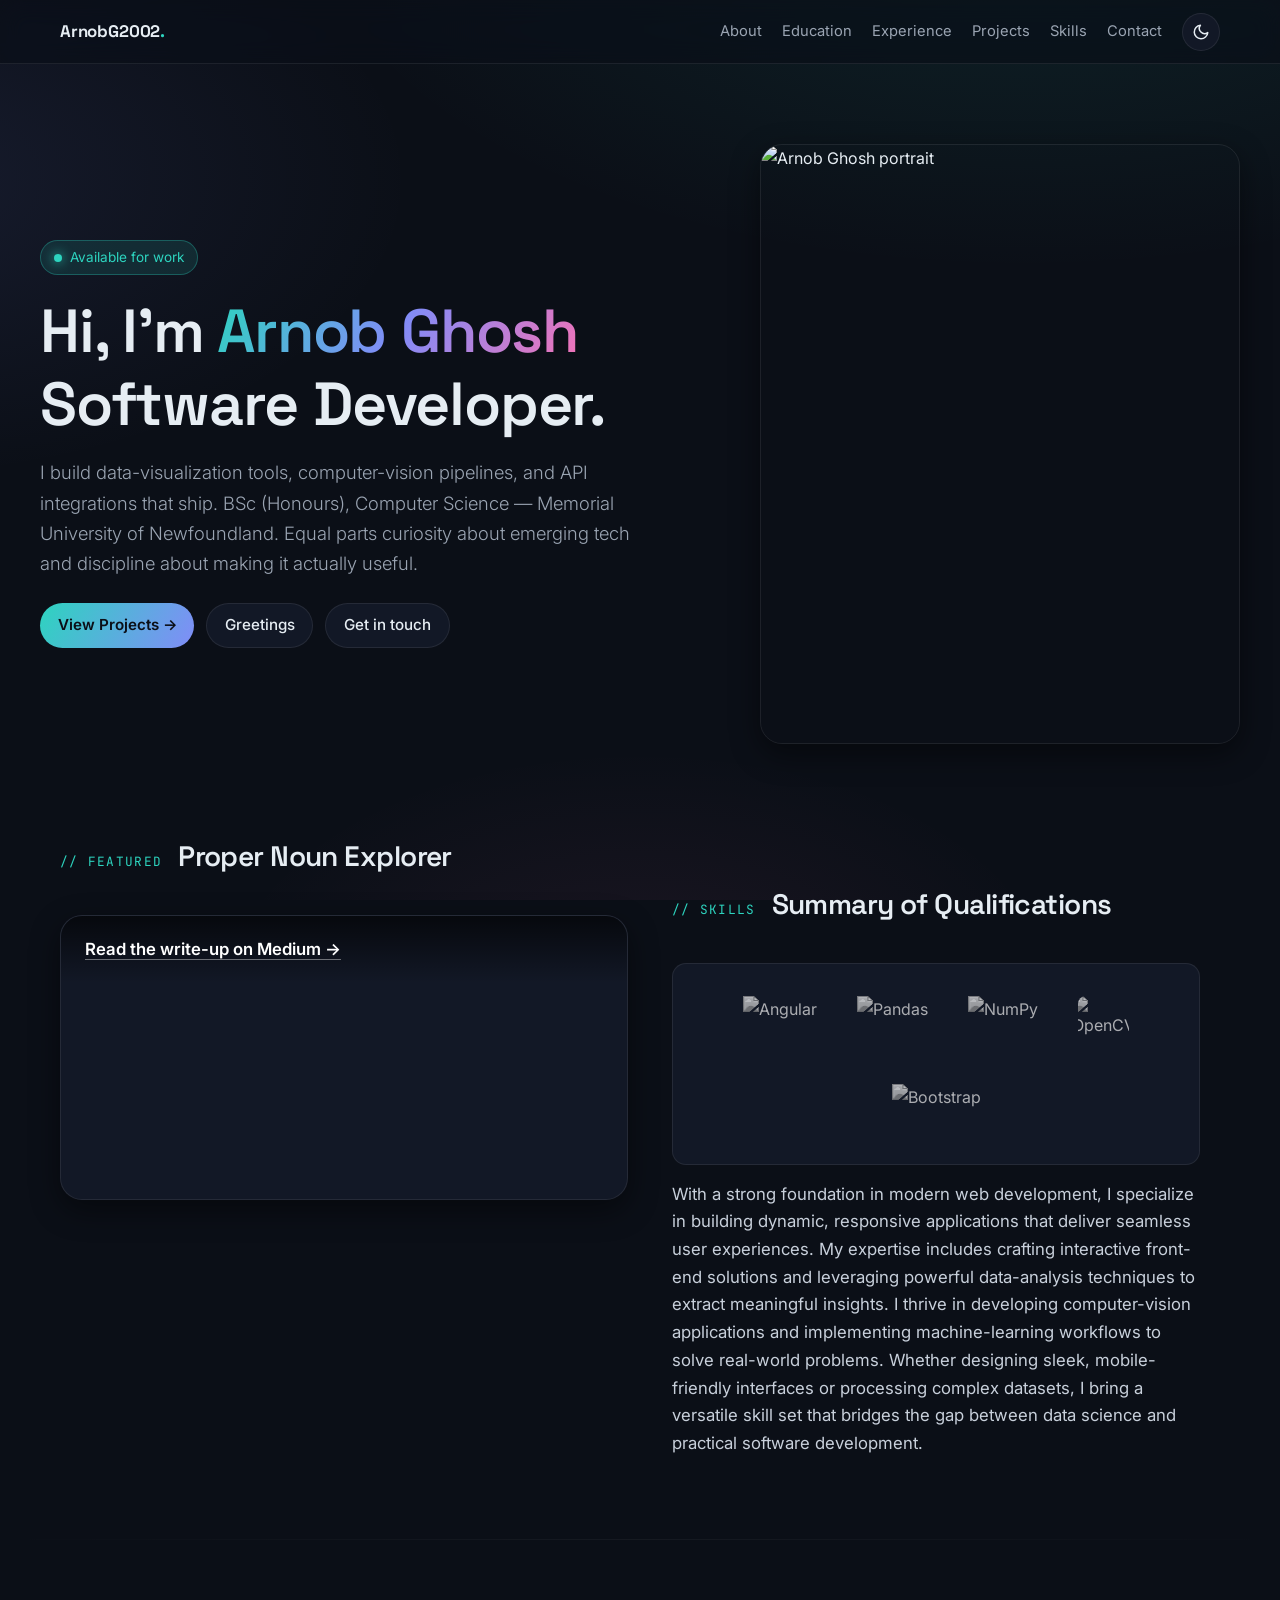
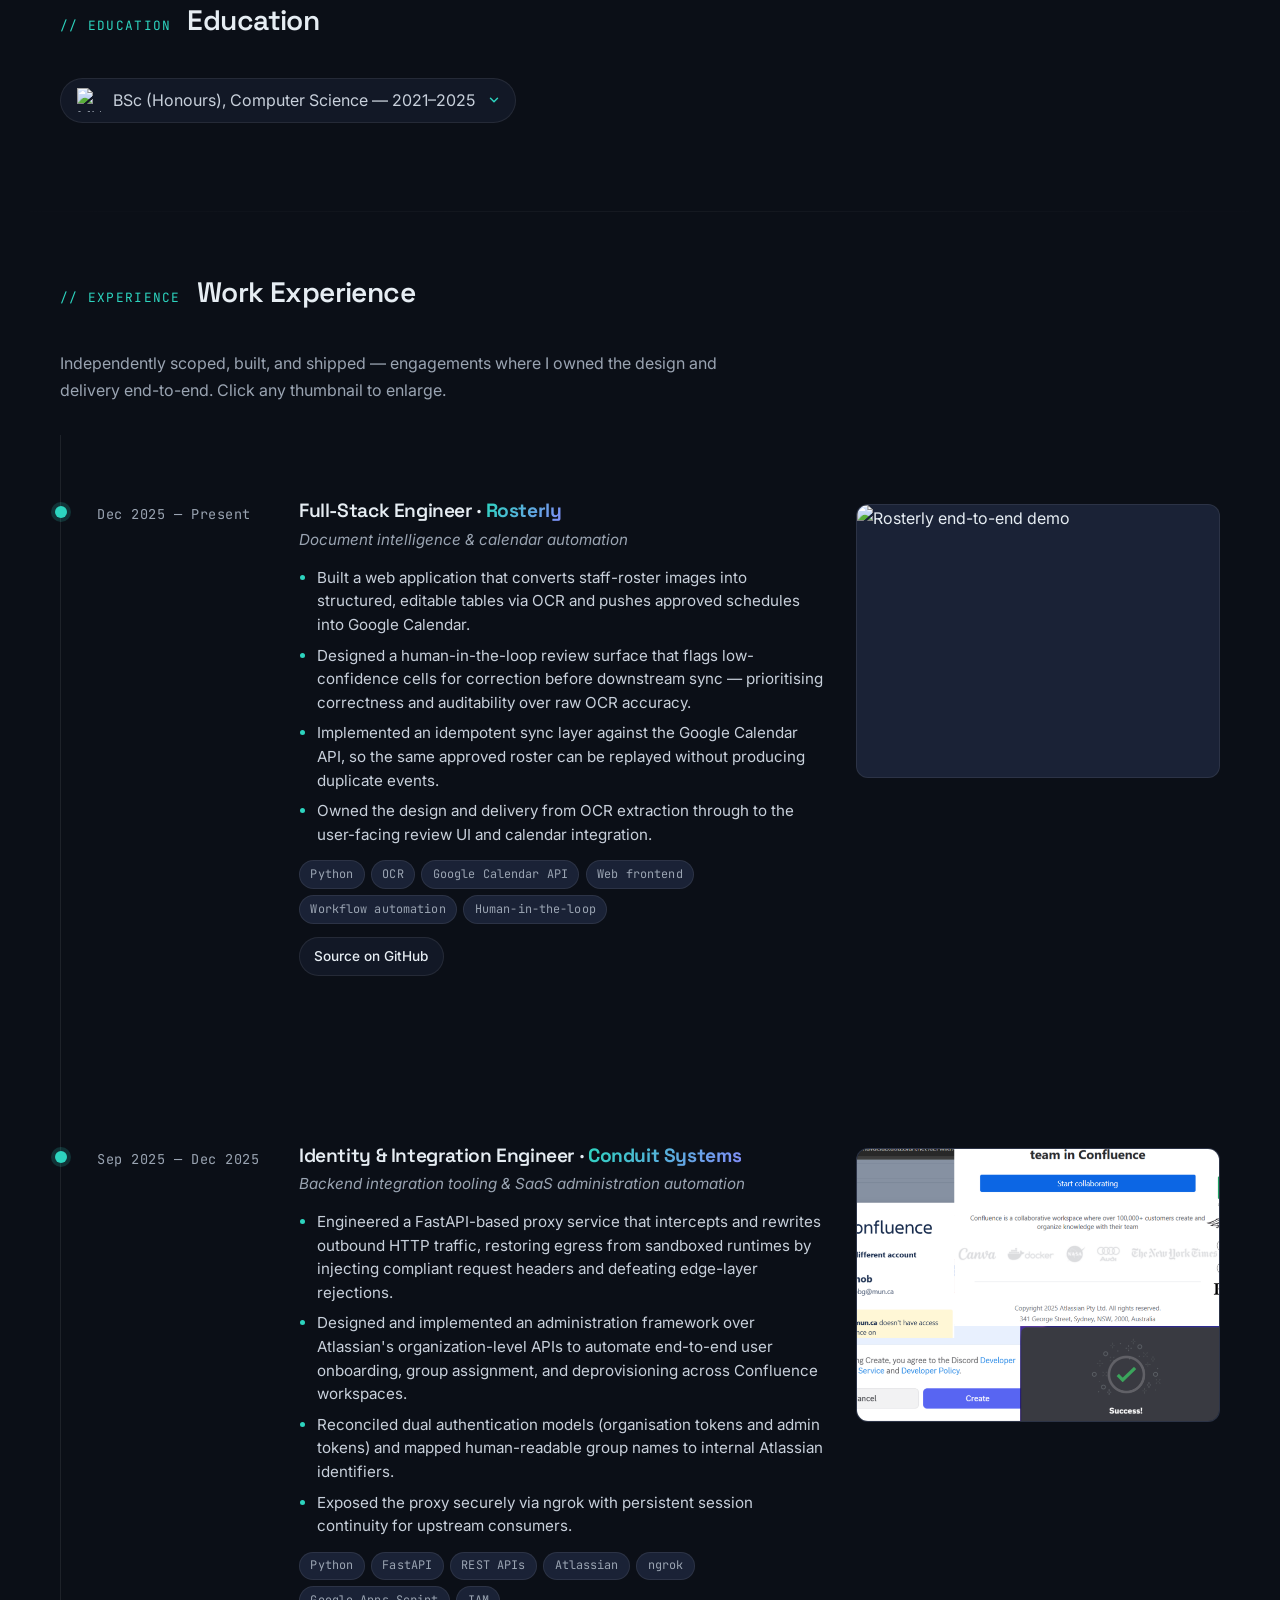
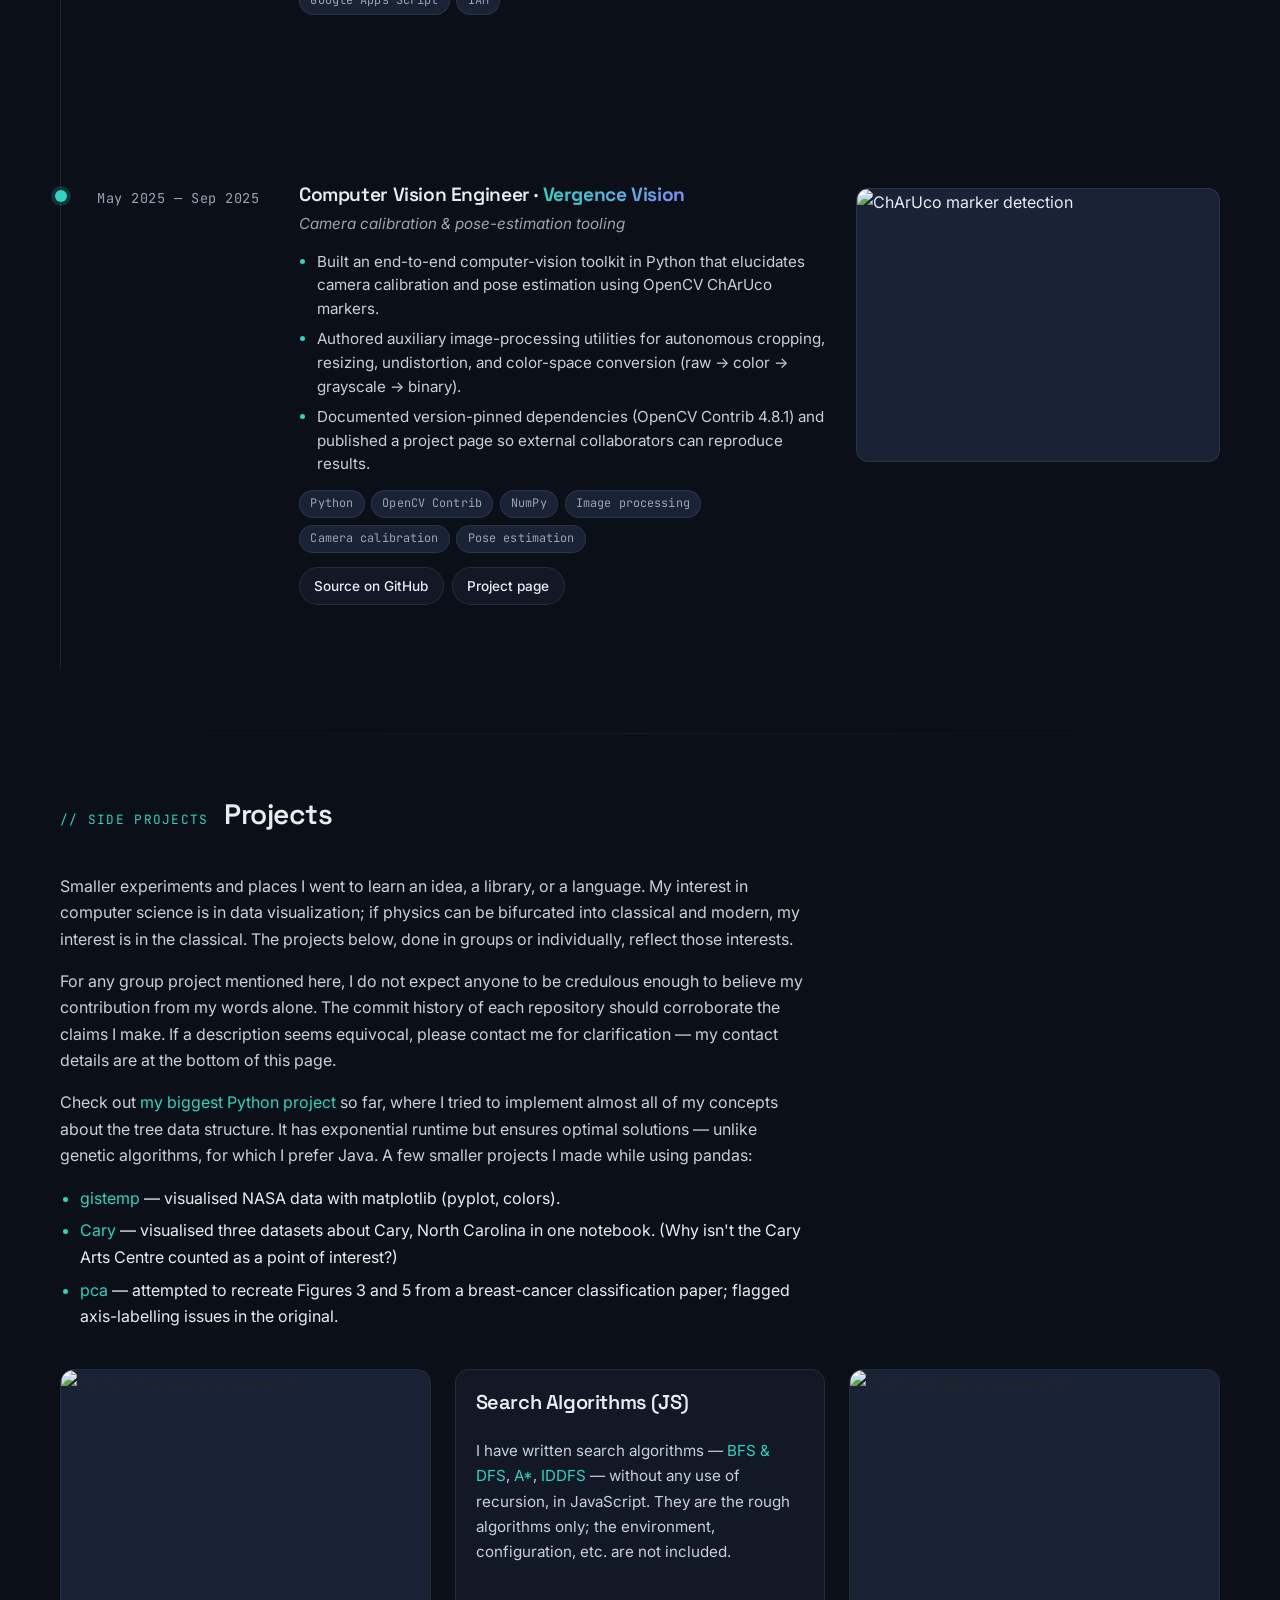
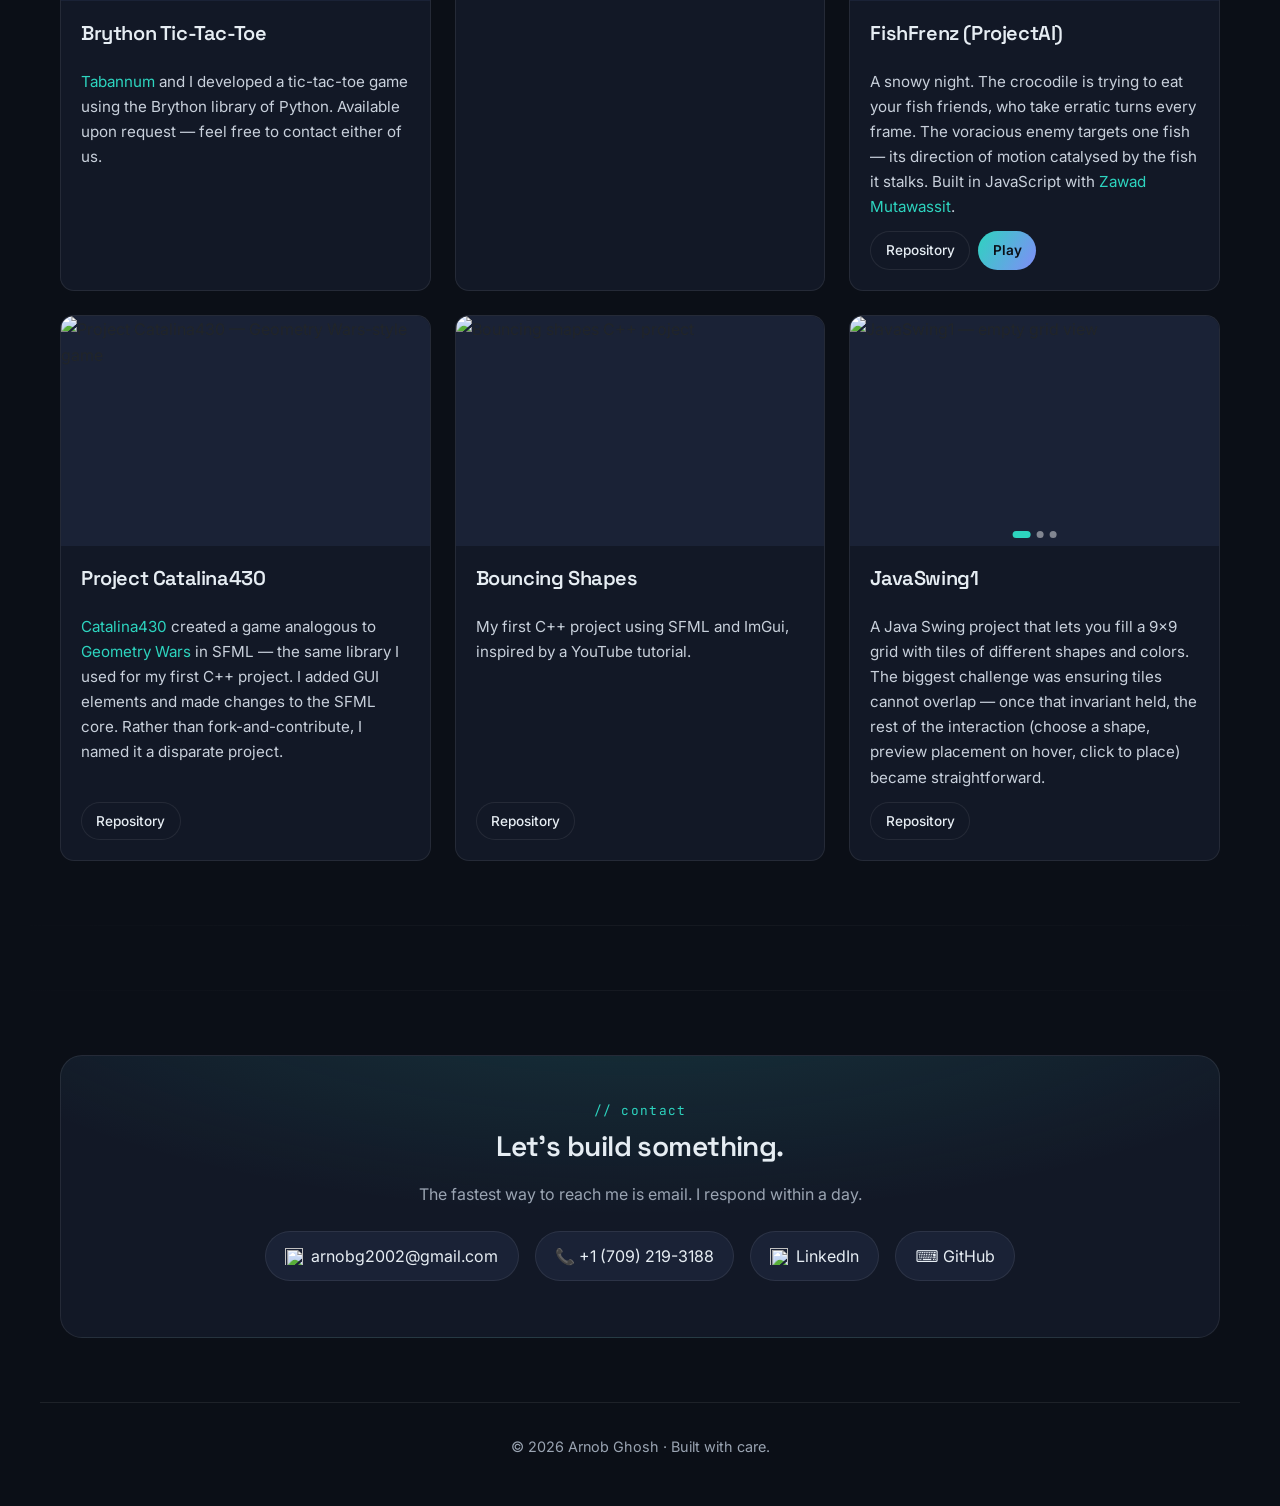
==== commit 63b588d0: "no turja" ====
--- a/index.html
+++ b/index.html
@@ -9,7 +9,7 @@
   <meta name="description" content="Software developer building data-visualization tools, computer-vision pipelines, and API integrations. BSc (Honours) Computer Science, Memorial University of Newfoundland." />
   <meta name="author" content="Arnob Ghosh" />
   <meta name="keywords" content="Arnob Ghosh, software developer, full-stack engineer, computer vision, OpenCV, FastAPI, Python, Memorial University of Newfoundland, MUN, portfolio, Newfoundland software developer, OCR, Google Calendar API, Atlassian, Confluence automation, ChArUco" />
-  <link rel="canonical" href="https://arnobturja2002ghosh.github.io/" />
+  <link rel="canonical" href="https://arnobg2002.github.io/" />
   <meta name="robots" content="index, follow, max-image-preview:large, max-snippet:-1" />
   <meta name="theme-color" content="#0b0f17" media="(prefers-color-scheme: dark)" />
   <meta name="theme-color" content="#f7f8fb" media="(prefers-color-scheme: light)" />
@@ -21,10 +21,10 @@
   <!-- ===== Open Graph (Facebook / LinkedIn previews) ===== -->
   <meta property="og:type" content="website" />
   <meta property="og:site_name" content="Arnob Ghosh — Portfolio" />
-  <meta property="og:url" content="https://arnobturja2002ghosh.github.io/" />
+  <meta property="og:url" content="https://arnobg2002.github.io/" />
   <meta property="og:title" content="Arnob Ghosh — Software Developer · Portfolio" />
   <meta property="og:description" content="Software developer building data-visualization tools, computer-vision pipelines, and API integrations. BSc (Honours) Computer Science, MUN." />
-  <meta property="og:image" content="https://arnobturja2002ghosh.github.io/DSC_0027.JPG" />
+  <meta property="og:image" content="https://arnobg2002.github.io/DSC_0027.JPG" />
   <meta property="og:image:alt" content="Portrait of Arnob Ghosh" />
   <meta property="og:locale" content="en_CA" />
 
@@ -32,7 +32,7 @@
   <meta name="twitter:card" content="summary_large_image" />
   <meta name="twitter:title" content="Arnob Ghosh — Software Developer" />
   <meta name="twitter:description" content="Software developer building data-visualization tools, computer-vision pipelines, and API integrations." />
-  <meta name="twitter:image" content="https://arnobturja2002ghosh.github.io/DSC_0027.JPG" />
+  <meta name="twitter:image" content="https://arnobg2002.github.io/DSC_0027.JPG" />
   <meta name="twitter:image:alt" content="Portrait of Arnob Ghosh" />
 
   <!-- Fonts -->
@@ -68,8 +68,8 @@
     "familyName": "Ghosh",
     "jobTitle": "Software Developer",
     "description": "Software developer building data-visualization tools, computer-vision pipelines, and API integrations.",
-    "url": "https://arnobturja2002ghosh.github.io/",
-    "image": "https://arnobturja2002ghosh.github.io/DSC_0027.JPG",
+    "url": "https://arnobg2002.github.io/",
+    "image": "https://arnobg2002.github.io/DSC_0027.JPG",
     "email": "mailto:arnobg2002@gmail.com",
     "telephone": "+1-709-219-3188",
     "alumniOf": {
@@ -91,7 +91,7 @@
       "Atlassian Confluence"
     ],
     "sameAs": [
-      "https://github.com/ArnobTurja2002Ghosh",
+      "https://github.com/ArnobG2002",
       "https://www.linkedin.com/in/arnob-ghosh-13b380214/",
       "https://medium.com/@arnobg2002"
     ]
@@ -104,7 +104,7 @@
     "@context": "https://schema.org",
     "@type": "WebSite",
     "name": "Arnob Ghosh — Portfolio",
-    "url": "https://arnobturja2002ghosh.github.io/",
+    "url": "https://arnobg2002.github.io/",
     "author": {
       "@type": "Person",
       "name": "Arnob Ghosh"
@@ -116,10 +116,13 @@
 <body>
 
   <!-- ============== NAVBAR ============== -->
-  <nav class="nav">
+  <nav class="nav" id="siteNav">
     <div class="nav-inner">
       <a class="nav-brand" href="#top">ArnobG2002<span class="dot">.</span></a>
-      <div class="nav-links">
+      <button class="nav-burger" id="navBurger" type="button" aria-label="Open menu" aria-expanded="false" aria-controls="navLinks">
+        <span></span><span></span><span></span>
+      </button>
+      <div class="nav-links" id="navLinks">
         <a href="#about">About</a>
         <a href="#education">Education</a>
         <a href="#experience">Experience</a>
@@ -212,38 +215,42 @@
     <article class="container reveal" id="education">
       <div class="section-header">
         <span class="label">// education</span>
-        <h2>From an Edexcel Physics Paper to the Holodeck of MUN</h2>
-      </div>
-
-      <div style="margin-bottom: 1.5rem;">
-        <span class="school-badge">
+        <h2>Education</h2>
+      </div>
+
+      <div style="margin-bottom: 1rem;">
+        <button class="school-badge school-trigger" id="schoolTrigger" type="button" aria-expanded="false" aria-controls="schoolStory">
           <img src="https://upload.wikimedia.org/wikipedia/commons/thumb/d/dc/Memorial_University_of_Newfoundland_Logo.svg/1280px-Memorial_University_of_Newfoundland_Logo.svg.png" alt="MUN logo" />
-          BSc (Honours), Computer Science — 2021–2025
-        </span>
-      </div>
-
-      <div class="story">
-        <div class="row-split">
-          <div class="prose">
-            <p>
-              It was during my A Levels, while preparing for <strong>Edexcel Physics</strong>, that I encountered an unexpected introduction to <em>Star Trek</em>.
-              I was working through past paper questions on Nuclear Physics when I came across a problem framed around the
-              <em>Starship Enterprise</em>. That was my first exposure to the franchise, and it immediately stood out to me.
-            </p>
-            <p>
-              As I explored the series further, my interest gradually narrowed to the concept of the Holodeck.
-              I began to wonder whether anything resembling such a system existed in reality, even as part of
-              <strong>emerging technologies</strong>. This curiosity led me to the <a href="https://en.wikipedia.org/wiki/Holographic_display">Wikipedia page on
-              holographic displays</a>. As I read through it, I became increasingly convinced that such technologies
-              could have meaningful <strong>use cases</strong>, particularly in the context of
-              <strong>defence applications</strong>. Surprisingly, however, there was no explicit mention of the military or
-              defence sector anywhere on the page.
-            </p>
-          </div>
-          <div>
-            <img src="Education/startrekquestion.png" alt="Edexcel Physics past paper question featuring the Starship Enterprise" />
-          </div>
-        </div>
+          <span>BSc (Honours), Computer Science — 2021–2025</span>
+          <svg class="school-chevron" width="14" height="14" viewBox="0 0 24 24" fill="none" stroke="currentColor" stroke-width="2.5" stroke-linecap="round" stroke-linejoin="round" aria-hidden="true"><polyline points="6 9 12 15 18 9"/></svg>
+        </button>
+      </div>
+
+      <div class="expandable" id="schoolStory" aria-hidden="true">
+        <div class="expandable-inner">
+          <div class="story">
+            <h3 class="story-title">From an Edexcel Physics Paper to the Holodeck of MUN</h3>
+            <div class="row-split">
+              <div class="prose">
+                <p>
+                  It was during my A Levels, while preparing for <strong>Edexcel Physics</strong>, that I encountered an unexpected introduction to <em>Star Trek</em>.
+                  I was working through past paper questions on Nuclear Physics when I came across a problem framed around the
+                  <em>Starship Enterprise</em>. That was my first exposure to the franchise, and it immediately stood out to me.
+                </p>
+                <p>
+                  As I explored the series further, my interest gradually narrowed to the concept of the Holodeck.
+                  I began to wonder whether anything resembling such a system existed in reality, even as part of
+                  <strong>emerging technologies</strong>. This curiosity led me to the <a href="https://en.wikipedia.org/wiki/Holographic_display">Wikipedia page on
+                  holographic displays</a>. As I read through it, I became increasingly convinced that such technologies
+                  could have meaningful <strong>use cases</strong>, particularly in the context of
+                  <strong>defence applications</strong>. Surprisingly, however, there was no explicit mention of the military or
+                  defence sector anywhere on the page.
+                </p>
+              </div>
+              <div>
+                <img src="Education/startrekquestion.png" alt="Edexcel Physics past paper question featuring the Starship Enterprise" />
+              </div>
+            </div>
 
         <div class="row-split reverse">
           <div>
@@ -288,6 +295,8 @@
             there — particularly around emerging technologies and their use cases in defence applications — remains relevant to
             how I think about science and technology.
           </p>
+        </div>
+          </div>
         </div>
       </div>
     </article>
@@ -327,11 +336,11 @@
                 <span class="exp-tag">Human-in-the-loop</span>
               </div>
               <div class="card-actions" style="margin-top: 0.85rem;">
-                <a href="https://github.com/ArnobTurja2002Ghosh/ScheduleReader" class="btn">Source on GitHub</a>
+                <a href="https://github.com/ArnobG2002/ScheduleReader" class="btn">Source on GitHub</a>
               </div>
             </div>
             <a class="exp-graphic proof-thumb" data-caption="Rosterly · end-to-end demo: OCR → review → Google Calendar sync">
-              <img src="https://raw.githubusercontent.com/ArnobTurja2002Ghosh/ScheduleReader/refs/heads/main/docs/cd4.gif" alt="Rosterly end-to-end demo" loading="lazy" />
+              <img src="https://raw.githubusercontent.com/ArnobG2002/ScheduleReader/refs/heads/main/docs/cd4.gif" alt="Rosterly end-to-end demo" loading="lazy" />
             </a>
           </div>
         </article>
@@ -384,12 +393,12 @@
                 <span class="exp-tag">Pose estimation</span>
               </div>
               <div class="card-actions" style="margin-top: 0.85rem;">
-                <a href="https://github.com/ArnobTurja2002Ghosh/openCVChArUco" class="btn">Source on GitHub</a>
-                <a href="https://ArnobTurja2002Ghosh.github.io/openCVChArUco/web" class="btn">Project page</a>
+                <a href="https://github.com/ArnobG2002/openCVChArUco" class="btn">Source on GitHub</a>
+                <a href="https://ArnobG2002.github.io/openCVChArUco/web" class="btn">Project page</a>
               </div>
             </div>
             <a class="exp-graphic proof-thumb" data-caption="Vergence Vision · ChArUco marker detection during a calibration pass">
-              <img src="https://github.com/ArnobTurja2002Ghosh/openCVChArUco/blob/main/detectedMarkersDrawn_calibrate/12.png?raw=true" alt="ChArUco marker detection" loading="lazy" />
+              <img src="https://github.com/ArnobG2002/openCVChArUco/blob/main/detectedMarkersDrawn_calibrate/12.png?raw=true" alt="ChArUco marker detection" loading="lazy" />
             </a>
           </div>
         </article>
@@ -414,12 +423,12 @@
           For any group project mentioned here, I do not expect anyone to be credulous enough to believe my contribution from my words alone. The commit history of each repository should corroborate the claims I make. If a description seems equivocal, please contact me for clarification — my contact details are at the bottom of this page.
         </p>
         <p>
-          Check out <a href="https://github.com/ArnobTurja2002Ghosh/SetCover">my biggest Python project</a> so far, where I tried to implement almost all of my concepts about the tree data structure. It has exponential runtime but ensures optimal solutions — unlike genetic algorithms, for which I prefer Java. A few smaller projects I made while using pandas:
+          Check out <a href="https://github.com/ArnobG2002/SetCover">my biggest Python project</a> so far, where I tried to implement almost all of my concepts about the tree data structure. It has exponential runtime but ensures optimal solutions — unlike genetic algorithms, for which I prefer Java. A few smaller projects I made while using pandas:
         </p>
         <ul>
-          <li><a href="https://github.com/ArnobTurja2002Ghosh/gistemp">gistemp</a> — visualised NASA data with matplotlib (pyplot, colors).</li>
-          <li><a href="https://github.com/ArnobTurja2002Ghosh/Cary">Cary</a> — visualised three datasets about Cary, North Carolina in one notebook. (Why isn't the Cary Arts Centre counted as a point of interest?)</li>
-          <li><a href="https://github.com/ArnobTurja2002Ghosh/pca">pca</a> — attempted to recreate Figures 3 and 5 from a breast-cancer classification paper; flagged axis-labelling issues in the original.</li>
+          <li><a href="https://github.com/ArnobG2002/gistemp">gistemp</a> — visualised NASA data with matplotlib (pyplot, colors).</li>
+          <li><a href="https://github.com/ArnobG2002/Cary">Cary</a> — visualised three datasets about Cary, North Carolina in one notebook. (Why isn't the Cary Arts Centre counted as a point of interest?)</li>
+          <li><a href="https://github.com/ArnobG2002/pca">pca</a> — attempted to recreate Figures 3 and 5 from a breast-cancer classification paper; flagged axis-labelling issues in the original.</li>
         </ul>
       </div>
 
@@ -441,7 +450,7 @@
           <div class="card-body">
             <h3>Search Algorithms (JS)</h3>
             <p>
-              I have written search algorithms — <a href="https://github.com/ArnobTurja2002Ghosh/Search">BFS &amp; DFS</a>, <a href="https://github.com/ArnobTurja2002Ghosh/Search2">A*</a>, <a href="https://github.com/ArnobTurja2002Ghosh/IDDFS">IDDFS</a> — without any use of recursion, in JavaScript. They are the rough algorithms only; the environment, configuration, etc. are not included.
+              I have written search algorithms — <a href="https://github.com/ArnobG2002/Search">BFS &amp; DFS</a>, <a href="https://github.com/ArnobG2002/Search2">A*</a>, <a href="https://github.com/ArnobG2002/IDDFS">IDDFS</a> — without any use of recursion, in JavaScript. They are the rough algorithms only; the environment, configuration, etc. are not included.
             </p>
           </div>
         </div>
@@ -456,7 +465,7 @@
               A snowy night. The crocodile is trying to eat your fish friends, who take erratic turns every frame. The voracious enemy targets one fish — its direction of motion catalysed by the fish it stalks. Built in JavaScript with <a href="https://github.com/zawadman">Zawad Mutawassit</a>.
             </p>
             <div class="card-actions">
-              <a href="https://github.com/ArnobTurja2002Ghosh/ProjectAI" class="btn">Repository</a>
+              <a href="https://github.com/ArnobG2002/ProjectAI" class="btn">Repository</a>
               <a href="https://zawadman.github.io/fishFrenz/" class="btn btn-primary">Play</a>
             </div>
           </div>
@@ -472,7 +481,7 @@
               <a href="https://github.com/Catalina430">Catalina430</a> created a game analogous to <a href="https://en.wikipedia.org/wiki/Geometry_Wars">Geometry Wars</a> in SFML — the same library I used for my first C++ project. I added GUI elements and made changes to the SFML core. Rather than fork-and-contribute, I named it a disparate project.
             </p>
             <div class="card-actions">
-              <a href="https://github.com/ArnobTurja2002Ghosh/Catalina430" class="btn">Repository</a>
+              <a href="https://github.com/ArnobG2002/Catalina430" class="btn">Repository</a>
             </div>
           </div>
         </div>
@@ -487,7 +496,7 @@
               My first C++ project using SFML and ImGui, inspired by a YouTube tutorial.
             </p>
             <div class="card-actions">
-              <a href="https://github.com/ArnobTurja2002Ghosh/BouncingShapes" class="btn">Repository</a>
+              <a href="https://github.com/ArnobG2002/BouncingShapes" class="btn">Repository</a>
             </div>
           </div>
         </div>
@@ -520,7 +529,7 @@
               A Java Swing project that lets you fill a 9×9 grid with tiles of different shapes and colors. The biggest challenge was ensuring tiles cannot overlap — once that invariant held, the rest of the interaction (choose a shape, preview placement on hover, click to place) became straightforward.
             </p>
             <div class="card-actions">
-              <a href="https://github.com/ArnobTurja2002Ghosh/JavaSwing1" class="btn">Repository</a>
+              <a href="https://github.com/ArnobG2002/JavaSwing1" class="btn">Repository</a>
             </div>
           </div>
         </div>
@@ -576,7 +585,7 @@
           <a href="https://www.linkedin.com/in/arnob-ghosh-13b380214/" rel="me noopener" target="_blank">
             <img src="linkedin.png" alt="" /> LinkedIn
           </a>
-          <a href="https://github.com/ArnobTurja2002Ghosh" rel="me noopener" target="_blank">⌨ GitHub</a>
+          <a href="https://github.com/ArnobG2002" rel="me noopener" target="_blank">⌨ GitHub</a>
         </address>
       </div>
     </section>
@@ -665,6 +674,54 @@
     // --- Year ---
     document.getElementById('year').textContent = new Date().getFullYear();
 
+    // --- Hamburger nav ---
+    (function () {
+      var nav = document.getElementById('siteNav');
+      var burger = document.getElementById('navBurger');
+      var links = document.getElementById('navLinks');
+      if (!burger || !nav) return;
+
+      function setOpen(open) {
+        nav.classList.toggle('open', open);
+        burger.setAttribute('aria-expanded', open ? 'true' : 'false');
+        burger.setAttribute('aria-label', open ? 'Close menu' : 'Open menu');
+      }
+      burger.addEventListener('click', function (e) {
+        e.stopPropagation();
+        setOpen(!nav.classList.contains('open'));
+      });
+      // Close when clicking a nav link
+      links.querySelectorAll('a[href^="#"]').forEach(function (a) {
+        a.addEventListener('click', function () { setOpen(false); });
+      });
+      // Close when clicking outside the nav
+      document.addEventListener('click', function (e) {
+        if (nav.classList.contains('open') && !nav.contains(e.target)) setOpen(false);
+      });
+      // Close on Escape
+      document.addEventListener('keydown', function (e) {
+        if (e.key === 'Escape' && nav.classList.contains('open')) setOpen(false);
+      });
+    })();
+
+    // --- Education school badge → expandable story ---
+    (function () {
+      var trigger = document.getElementById('schoolTrigger');
+      var story = document.getElementById('schoolStory');
+      if (!trigger || !story) return;
+      trigger.addEventListener('click', function () {
+        var isOpen = story.classList.toggle('open');
+        trigger.setAttribute('aria-expanded', isOpen ? 'true' : 'false');
+        story.setAttribute('aria-hidden', isOpen ? 'false' : 'true');
+        // Scroll the trigger into a comfortable position when expanding
+        if (isOpen) {
+          setTimeout(function () {
+            trigger.scrollIntoView({ behavior: 'smooth', block: 'start' });
+          }, 50);
+        }
+      });
+    })();
+
     // --- Random hero portrait on each load ---
     (function () {
       var portraits = ['DSC_0027.JPG', 'DSC_0030.JPG', '20230207_181747.jpg', '6_n.jpg'];
--- a/style3.css
+++ b/style3.css
@@ -559,8 +559,7 @@
   .story .row-split.reverse { grid-template-columns: 1fr; }
   hr { margin: 2.5rem 0; }
   section, article { margin: 2.5rem 0; }
-  .nav-links a:not(.theme-wrap) { display: none; }
-  .nav-links .theme-wrap { display: inline-flex; }
+  /* nav links handled by .nav.open in the mobile menu section below */
 }
 
 /* Hide legacy bootstrap-specific elements gracefully */
@@ -1030,3 +1029,177 @@
 .carousel:hover .carousel-caption {
   opacity: 1;
 }
+
+/* ============================================================
+   Hamburger nav (mobile)
+   ============================================================ */
+.nav-burger {
+  display: none;
+  width: 38px;
+  height: 38px;
+  margin-left: auto;
+  border: 1px solid var(--border);
+  border-radius: 999px;
+  background: var(--bg-elev);
+  cursor: pointer;
+  padding: 0;
+  position: relative;
+  z-index: 60;
+}
+.nav-burger span {
+  position: absolute;
+  left: 9px;
+  right: 9px;
+  height: 2px;
+  background: var(--text);
+  border-radius: 2px;
+  transition: transform .3s cubic-bezier(.5,.05,.15,1),
+              top .3s cubic-bezier(.5,.05,.15,1),
+              opacity .2s ease;
+}
+.nav-burger span:nth-child(1) { top: 12px; }
+.nav-burger span:nth-child(2) { top: 18px; }
+.nav-burger span:nth-child(3) { top: 24px; }
+
+.nav.open .nav-burger span:nth-child(1) {
+  top: 18px;
+  transform: rotate(45deg);
+}
+.nav.open .nav-burger span:nth-child(2) {
+  opacity: 0;
+}
+.nav.open .nav-burger span:nth-child(3) {
+  top: 18px;
+  transform: rotate(-45deg);
+}
+
+@media (max-width: 860px) {
+  .nav-burger { display: inline-block; }
+
+  .nav-inner { gap: 0.75rem; }
+
+  /* Slide-down menu panel */
+  .nav-links {
+    position: fixed;
+    top: var(--nav-h);
+    left: 0;
+    right: 0;
+    flex-direction: column;
+    align-items: stretch;
+    gap: 0;
+    margin-left: 0;
+    padding: 0.75rem 1.25rem 1.25rem;
+    background: color-mix(in srgb, var(--bg) 95%, transparent);
+    border-bottom: 1px solid var(--border);
+    backdrop-filter: blur(12px) saturate(140%);
+    -webkit-backdrop-filter: blur(12px) saturate(140%);
+    box-shadow: 0 12px 24px rgba(0, 0, 0, 0.25);
+    opacity: 0;
+    transform: translateY(-12px);
+    pointer-events: none;
+    transition: opacity .25s ease, transform .25s ease;
+  }
+  .nav.open .nav-links {
+    opacity: 1;
+    transform: translateY(0);
+    pointer-events: auto;
+  }
+  .nav-links a {
+    padding: 0.85rem 0.25rem;
+    border-bottom: 1px solid var(--border);
+    font-size: 1rem;
+    color: var(--text-soft);
+  }
+  .nav-links a:last-of-type { border-bottom: 0; }
+  .nav-links .theme-wrap {
+    margin-top: 0.75rem;
+    align-self: flex-end;
+  }
+}
+
+/* ============================================================
+   Education — clickable school badge & expandable story
+   ============================================================ */
+button.school-badge {
+  font: inherit;
+  cursor: pointer;
+  text-align: left;
+  color: var(--text-soft);
+  position: relative;
+  padding-right: 2.5rem;
+  transition: transform .15s ease, border-color .2s ease, background .2s ease, box-shadow .25s ease;
+}
+button.school-badge:hover {
+  border-color: var(--accent);
+  background: var(--bg-elev-2);
+  transform: translateY(-1px);
+  box-shadow: 0 6px 18px rgba(0, 0, 0, 0.25);
+}
+button.school-badge:focus-visible {
+  outline: 2px solid var(--accent);
+  outline-offset: 3px;
+}
+.school-trigger-hint {
+  font-family: var(--font-mono);
+  font-size: 0.72rem;
+  color: var(--accent);
+  opacity: 0.85;
+  margin-left: 0.25rem;
+  letter-spacing: 0.04em;
+}
+.school-chevron {
+  position: absolute;
+  right: 0.9rem;
+  top: 50%;
+  transform: translateY(-50%);
+  color: var(--accent);
+  transition: transform .35s cubic-bezier(.5,.05,.15,1);
+}
+button.school-badge[aria-expanded="true"] .school-chevron {
+  transform: translateY(-50%) rotate(180deg);
+}
+button.school-badge[aria-expanded="true"] .school-trigger-hint {
+  opacity: 0;
+}
+
+/* Expandable container — grid-template-rows transitions smoothly */
+.expandable {
+  display: grid;
+  grid-template-rows: 0fr;
+  transition: grid-template-rows .65s cubic-bezier(.2,.7,.2,1);
+}
+.expandable > .expandable-inner {
+  overflow: hidden;
+  opacity: 0;
+  transform: translateY(-6px);
+  transition: opacity .45s ease .1s, transform .55s cubic-bezier(.2,.7,.2,1) .1s;
+}
+.expandable.open {
+  grid-template-rows: 1fr;
+}
+.expandable.open > .expandable-inner {
+  opacity: 1;
+  transform: none;
+}
+.story-title {
+  font-size: clamp(1.4rem, 2.2vw, 1.9rem);
+  margin: 1.25rem 0 1.5rem;
+}
+
+/* Fallback for browsers without `grid-template-rows` interpolation
+   (kept as a graceful enhancement guard, no JS measure needed) */
+@supports not (grid-template-rows: 1fr) {
+  .expandable { display: block; max-height: 0; overflow: hidden; transition: max-height .6s ease; }
+  .expandable.open { max-height: 5000px; }
+}
+
+/* ============================================================
+   Hide playable demo on screens ≤ 1280px
+   (the canvas is 1280px wide — anything narrower can't show it
+    without horizontal scrolling)
+   ============================================================ */
+@media (max-width: 1280px) {
+  #game { display: none; }
+  /* drop the trailing <hr> so we don't get a doubled divider */
+  #game + hr { display: none; }
+}
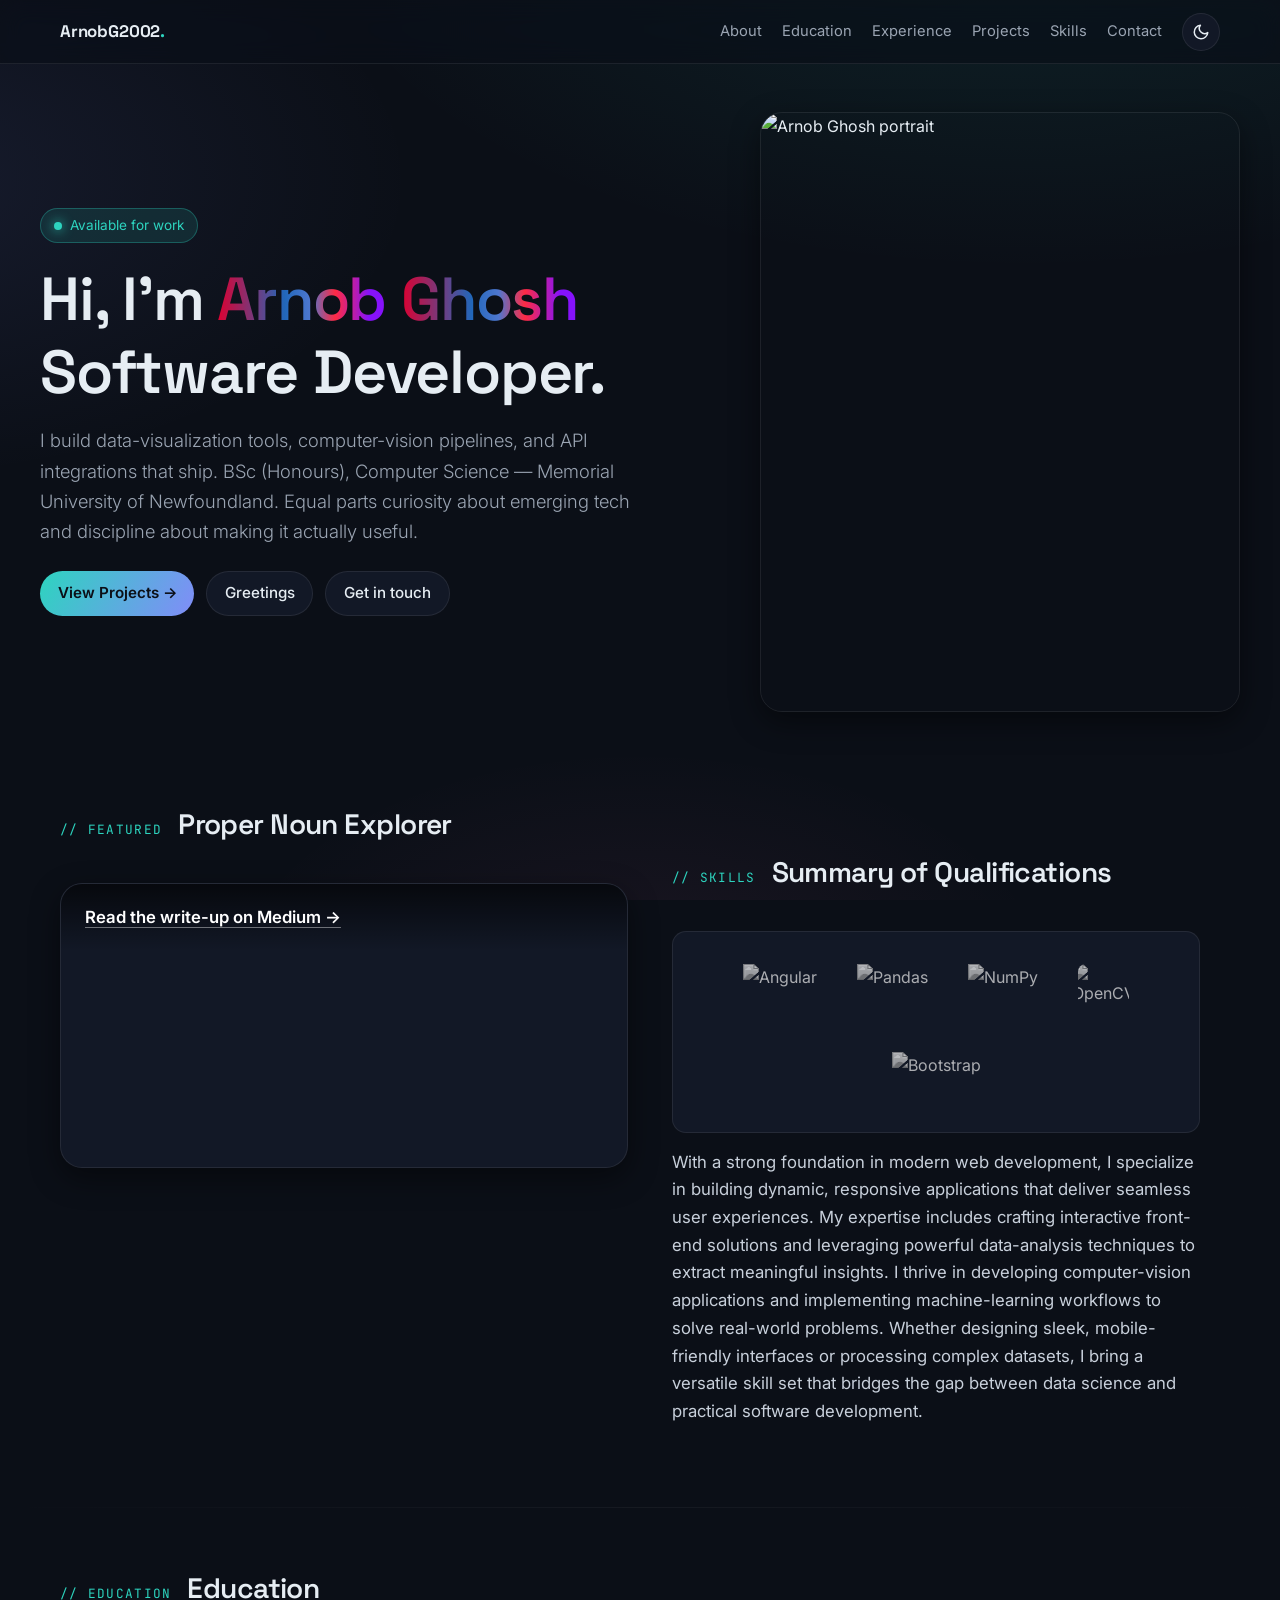
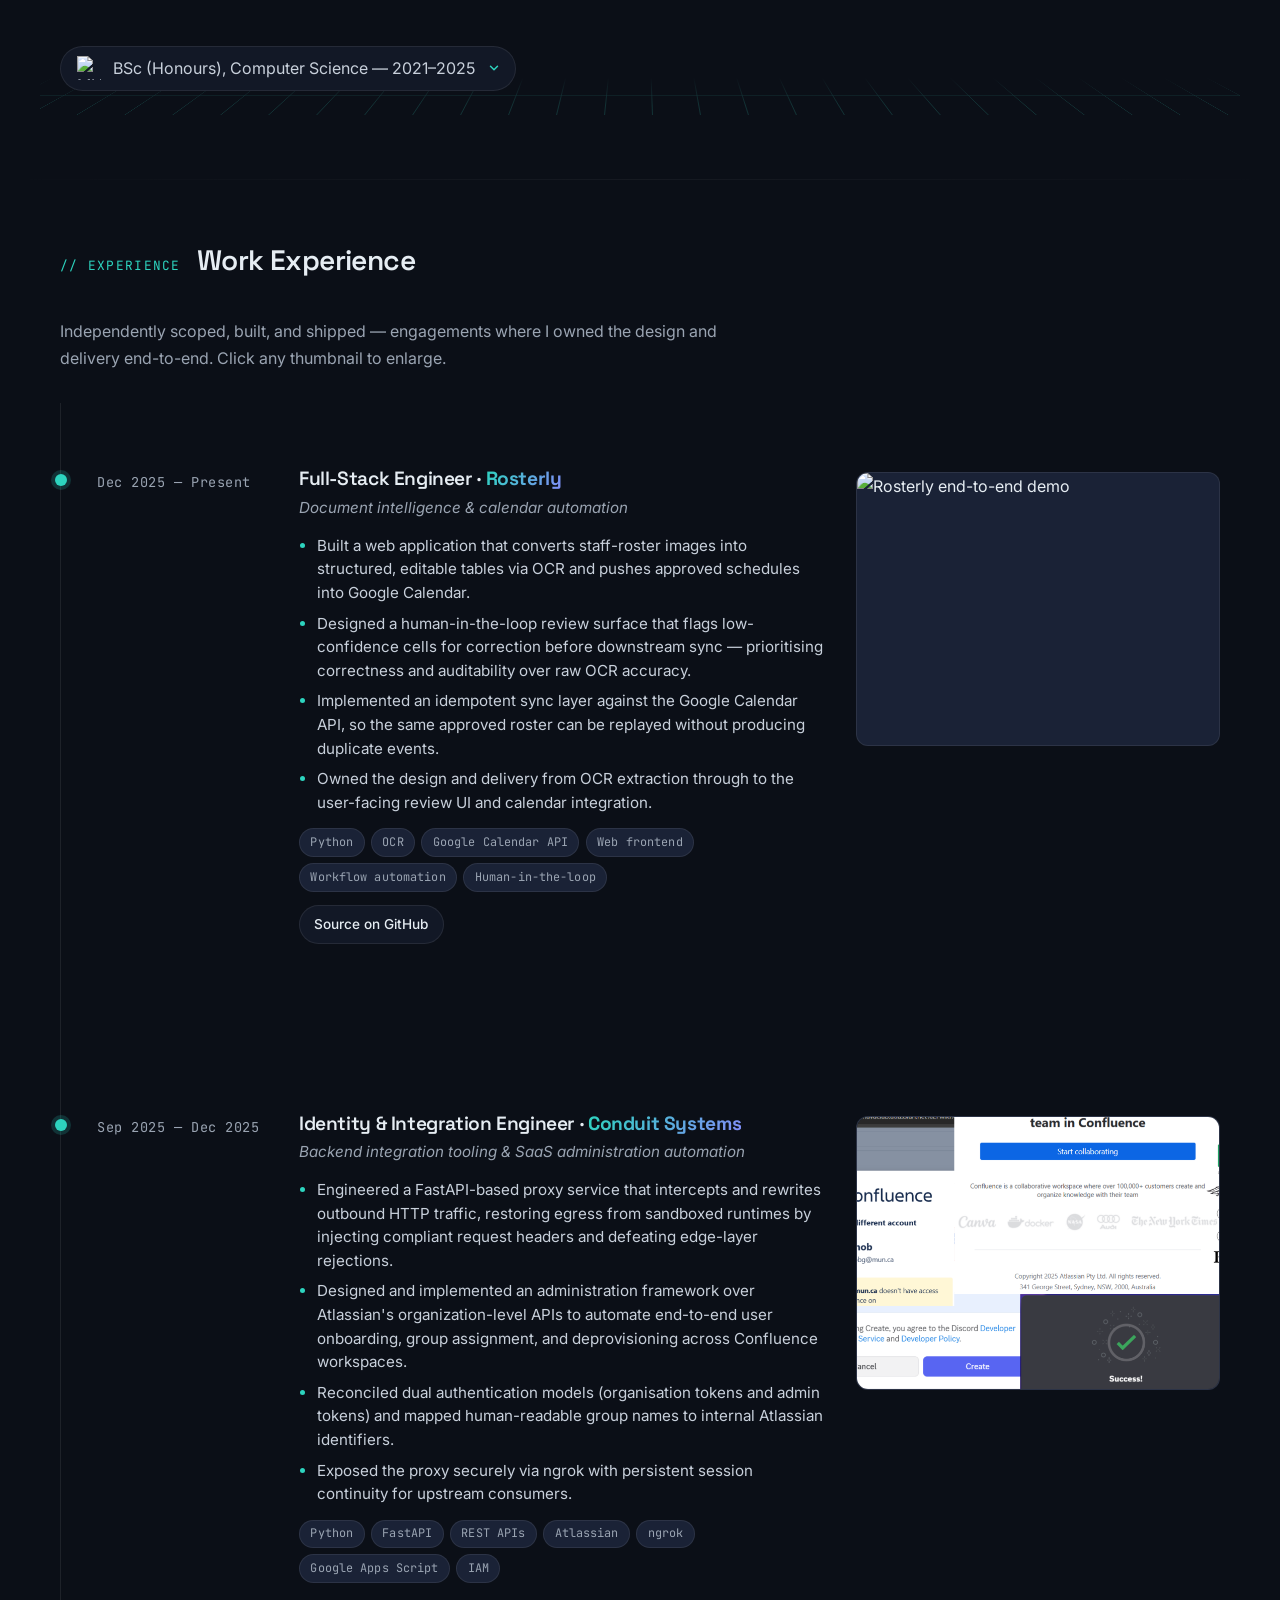
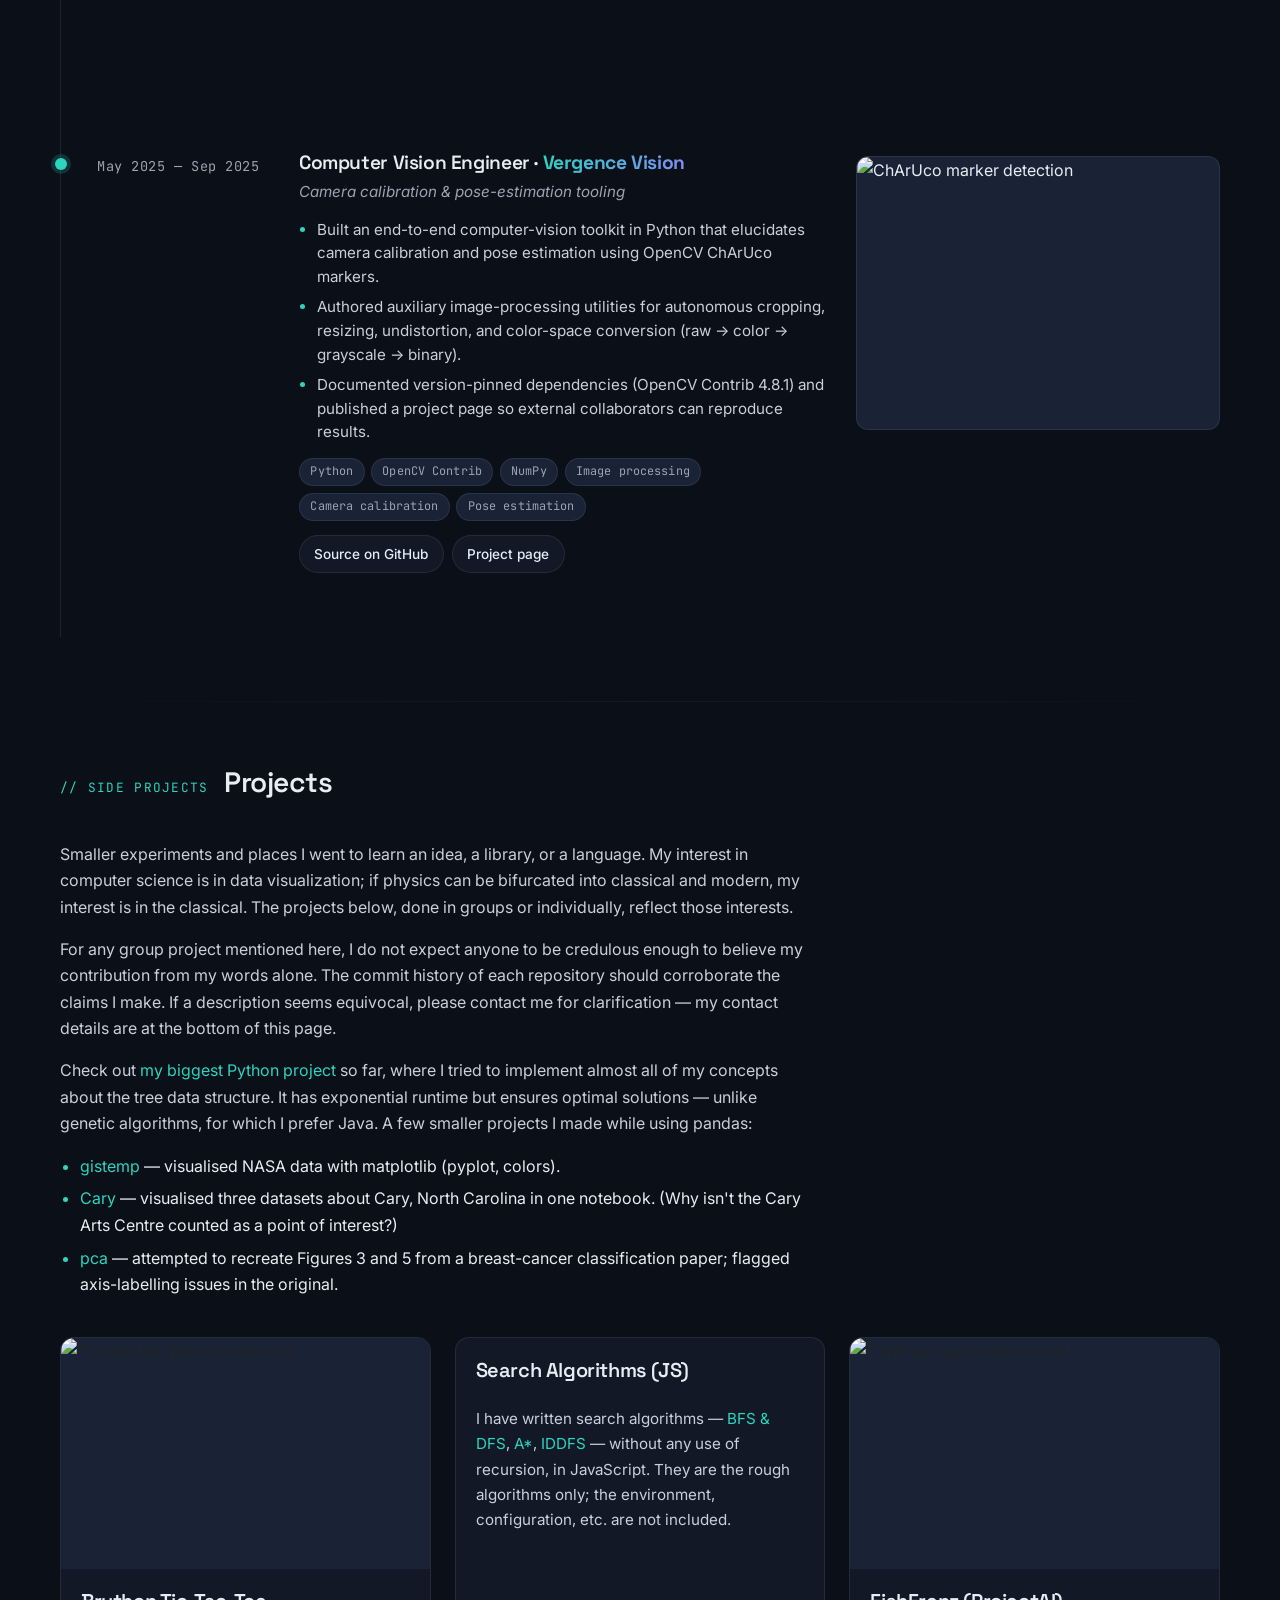
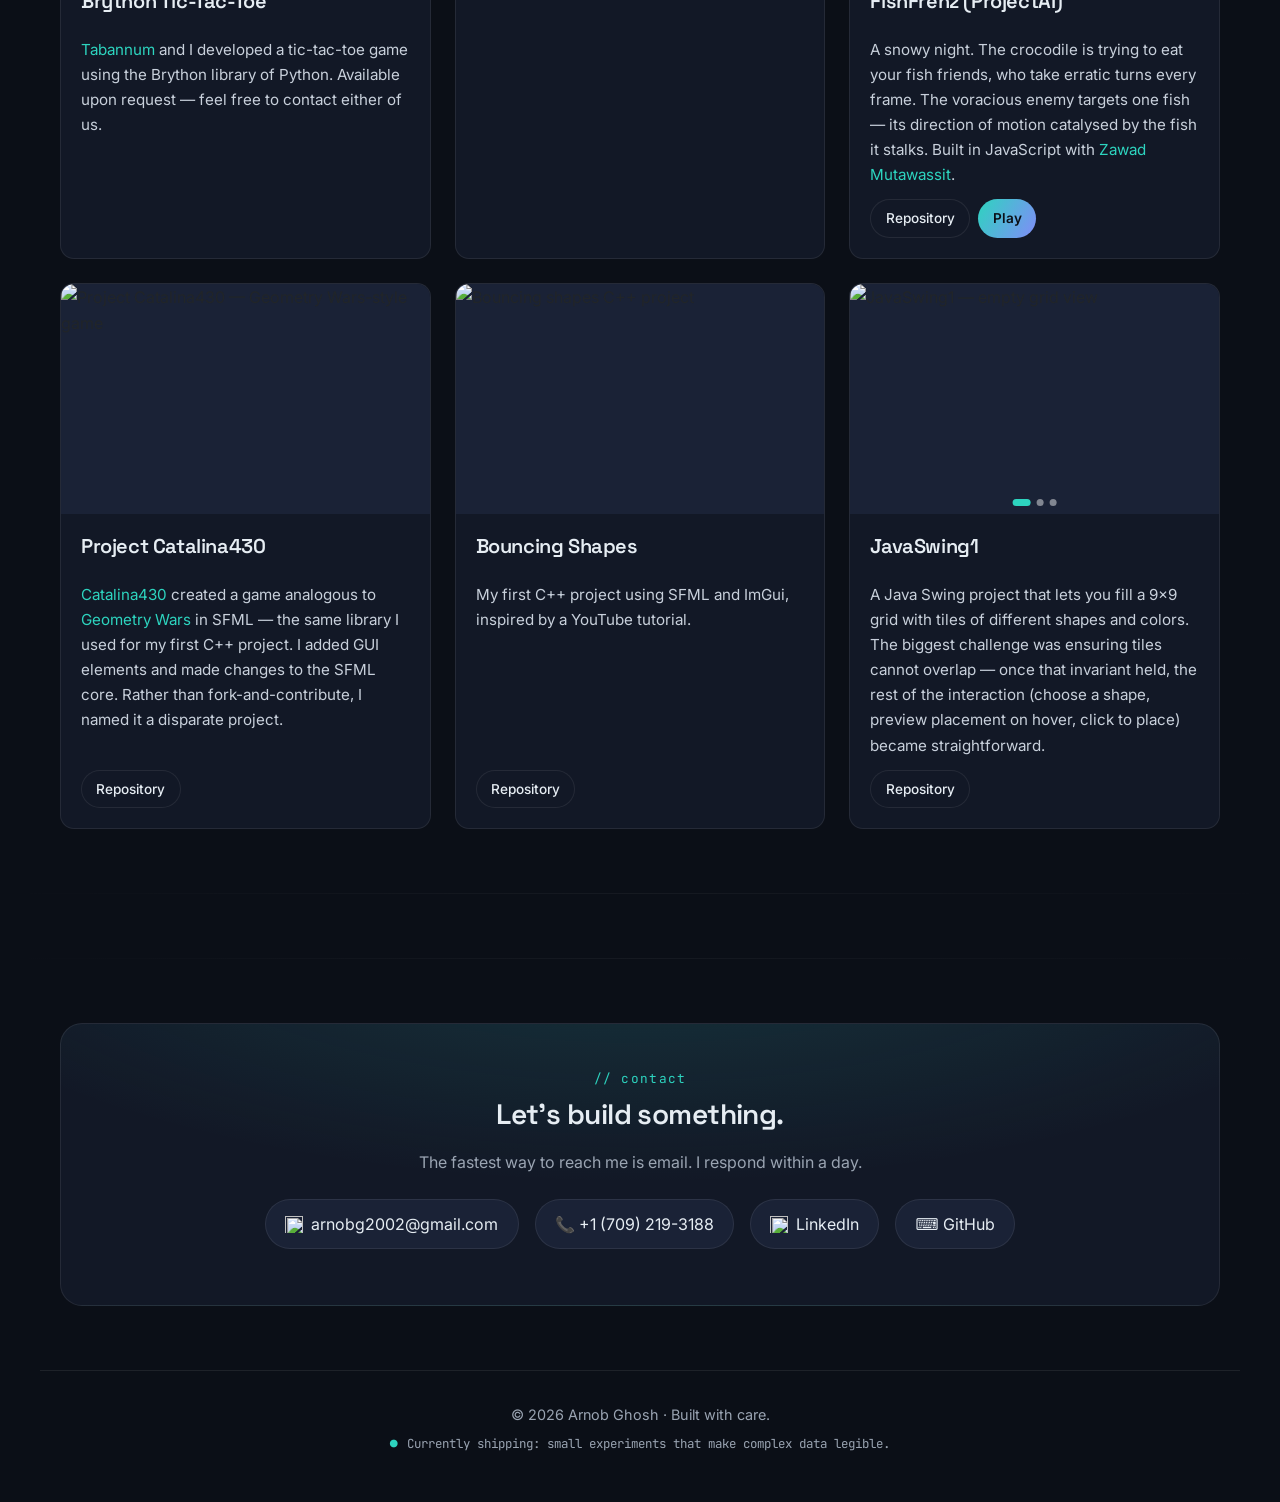
==== commit db8d639b: "Changes to game. Countdown is a separate file. Konami. Mario's JUMP is also a direct mechanic in tha" ====
--- a/index.html
+++ b/index.html
@@ -118,7 +118,7 @@
   <!-- ============== NAVBAR ============== -->
   <nav class="nav" id="siteNav">
     <div class="nav-inner">
-      <a class="nav-brand" href="#top">ArnobG2002<span class="dot">.</span></a>
+      <a class="nav-brand" href="#top">ArnobG<span id="demo"></span><span class="dot">.</span></a>
       <button class="nav-burger" id="navBurger" type="button" aria-label="Open menu" aria-expanded="false" aria-controls="navLinks">
         <span></span><span></span><span></span>
       </button>
@@ -145,7 +145,7 @@
     <section class="container hero reveal" id="about">
       <div>
         <span class="eyebrow">Available for work</span>
-        <h1>Hi, I'm <span class="grad">Arnob Ghosh</span><br/>Software Developer.</h1>
+        <h1>Hi, I'm <span class="grad">Arnob</span> <span class="grad">Ghosh</span><br/>Software Developer.</h1>
         <p class="lead">
           I build data-visualization tools, computer-vision pipelines, and API integrations that ship. BSc (Honours), Computer Science — Memorial University of Newfoundland. Equal parts curiosity about emerging tech and discipline about making it actually useful.
         </p>
@@ -559,6 +559,7 @@
           <span class="kbd">W — Jump</span>
           <span class="kbd">A — Run left</span>
           <span class="kbd">D — Run right</span>
+          <button class="kbd" id="aiToggle" type="button" style="cursor:pointer; background:none; border:none; font:inherit; color:inherit;">🤖 Auto-break</button>
         </div>
       </div>
     </section>
@@ -592,6 +593,7 @@
 
     <footer class="footer container">
       © <span id="year"></span> Arnob Ghosh · Built with care.
+      <span class="now-line" id="nowLine" aria-live="polite"></span>
     </footer>
   </main>
 
@@ -605,212 +607,17 @@
   </div>
 
   <!-- ============== SCRIPTS ============== -->
-  <!-- p5.js for the game -->
+  <!-- p5.js — used by game-init.js to attach the canvas -->
   <script src="https://cdn.jsdelivr.net/npm/p5@1.11.11/lib/p5.min.js"></script>
+  <!-- Game engine -->
   <script src="col/Entity.js"></script>
+  <script src="col/Physics.js"></script>
   <script src="col/scene.js"></script>
-  <script src="col/Physics.js"></script>
-
-  <script>
-    // --- Theme toggle ---
-    var toggleBtn = document.getElementById('themeToggle');
-    toggleBtn.addEventListener('click', function () {
-      var current = document.documentElement.getAttribute('data-theme') || 'dark';
-      var next = current === 'dark' ? 'light' : 'dark';
-      document.documentElement.setAttribute('data-theme', next);
-      try { localStorage.setItem('theme', next); } catch (e) {}
-    });
-
-    // --- Game on-demand init ---
-    var gameLoaded = false;
-    function setup() {
-      var canvas = document.getElementById('myCanvas');
-      if (!canvas) return;
-      createCanvas(canvas.width, canvas.height, canvas);
-    }
-    function initGame() {
-      if (gameLoaded) return;
-      gameLoaded = true;
-      try {
-        var scene1 = new Scene();
-        scene1.init();
-        setInterval(function () { scene1.update(); }, 1000 / 60);
-      } catch (err) {
-        console.warn('Game failed to start:', err);
-      }
-    }
-    document.getElementById('gameToggle').addEventListener('click', function () {
-      var wrap = document.getElementById('gameWrap');
-      var btn = this;
-      if (wrap.classList.contains('game-hidden')) {
-        wrap.classList.remove('game-hidden');
-        btn.textContent = '⏸ Hide game';
-        initGame();
-      } else {
-        wrap.classList.add('game-hidden');
-        btn.textContent = '▶ Load game';
-      }
-    });
-
-    // --- Video loop fallback ---
-    var milton = document.getElementById('milton');
-    if (milton) {
-      setInterval(function () {
-        try { milton.play(); } catch (e) {}
-      }, 65000);
-    }
-
-    // --- Reveal on scroll ---
-    var io = new IntersectionObserver(function (entries) {
-      entries.forEach(function (entry) {
-        if (entry.isIntersecting) {
-          entry.target.classList.add('in');
-          io.unobserve(entry.target);
-        }
-      });
-    }, { threshold: 0.12 });
-    document.querySelectorAll('.reveal').forEach(function (el) { io.observe(el); });
-
-    // --- Year ---
-    document.getElementById('year').textContent = new Date().getFullYear();
-
-    // --- Hamburger nav ---
-    (function () {
-      var nav = document.getElementById('siteNav');
-      var burger = document.getElementById('navBurger');
-      var links = document.getElementById('navLinks');
-      if (!burger || !nav) return;
-
-      function setOpen(open) {
-        nav.classList.toggle('open', open);
-        burger.setAttribute('aria-expanded', open ? 'true' : 'false');
-        burger.setAttribute('aria-label', open ? 'Close menu' : 'Open menu');
-      }
-      burger.addEventListener('click', function (e) {
-        e.stopPropagation();
-        setOpen(!nav.classList.contains('open'));
-      });
-      // Close when clicking a nav link
-      links.querySelectorAll('a[href^="#"]').forEach(function (a) {
-        a.addEventListener('click', function () { setOpen(false); });
-      });
-      // Close when clicking outside the nav
-      document.addEventListener('click', function (e) {
-        if (nav.classList.contains('open') && !nav.contains(e.target)) setOpen(false);
-      });
-      // Close on Escape
-      document.addEventListener('keydown', function (e) {
-        if (e.key === 'Escape' && nav.classList.contains('open')) setOpen(false);
-      });
-    })();
-
-    // --- Education school badge → expandable story ---
-    (function () {
-      var trigger = document.getElementById('schoolTrigger');
-      var story = document.getElementById('schoolStory');
-      if (!trigger || !story) return;
-      trigger.addEventListener('click', function () {
-        var isOpen = story.classList.toggle('open');
-        trigger.setAttribute('aria-expanded', isOpen ? 'true' : 'false');
-        story.setAttribute('aria-hidden', isOpen ? 'false' : 'true');
-        // Scroll the trigger into a comfortable position when expanding
-        if (isOpen) {
-          setTimeout(function () {
-            trigger.scrollIntoView({ behavior: 'smooth', block: 'start' });
-          }, 50);
-        }
-      });
-    })();
-
-    // --- Random hero portrait on each load ---
-    (function () {
-      var portraits = ['DSC_0027.JPG', 'DSC_0030.JPG', '20230207_181747.jpg', '6_n.jpg'];
-      var img = document.querySelector('.hero-portrait img');
-      if (img) {
-        img.src = portraits[Math.floor(Math.random() * portraits.length)];
-      }
-    })();
-
-    // --- Carousel (used by JavaSwing1 card) ---
-    document.querySelectorAll('[data-carousel]').forEach(function (carousel) {
-      var slides = carousel.querySelectorAll('.carousel-slide');
-      var dots = carousel.querySelectorAll('.carousel-dots button');
-      var caption = carousel.querySelector('.carousel-caption');
-      var current = 0;
-
-      function go(idx) {
-        idx = (idx + slides.length) % slides.length;
-        slides.forEach(function (s, i) { s.classList.toggle('active', i === idx); });
-        dots.forEach(function (d, i) { d.classList.toggle('active', i === idx); });
-        if (caption) {
-          caption.textContent = slides[idx].getAttribute('data-caption') || '';
-        }
-        current = idx;
-      }
-
-      carousel.querySelector('.carousel-next').addEventListener('click', function (e) {
-        e.preventDefault(); e.stopPropagation(); go(current + 1);
-      });
-      carousel.querySelector('.carousel-prev').addEventListener('click', function (e) {
-        e.preventDefault(); e.stopPropagation(); go(current - 1);
-      });
-      dots.forEach(function (dot, i) {
-        dot.addEventListener('click', function (e) {
-          e.preventDefault(); e.stopPropagation(); go(i);
-        });
-      });
-      go(0);
-    });
-
-    // --- Lightbox for proof thumbnails ---
-    (function () {
-      var box = document.createElement('div');
-      box.className = 'lightbox';
-      box.innerHTML =
-        '<button class="lightbox-close" aria-label="Close">×</button>' +
-        '<img alt="" />' +
-        '<div class="lightbox-caption"></div>';
-      document.body.appendChild(box);
-      var bImg = box.querySelector('img');
-      var bCap = box.querySelector('.lightbox-caption');
-
-      function open(thumb) {
-        var img = thumb.querySelector('img');
-        if (!img) return;
-        bImg.src = img.currentSrc || img.src;
-        bImg.alt = img.alt || '';
-        bCap.textContent = thumb.getAttribute('data-caption') || img.alt || '';
-        box.classList.add('open');
-        document.body.style.overflow = 'hidden';
-      }
-      function close() {
-        box.classList.remove('open');
-        document.body.style.overflow = '';
-        setTimeout(function () { if (!box.classList.contains('open')) bImg.src = ''; }, 250);
-      }
-
-      document.addEventListener('click', function (e) {
-        var thumb = e.target.closest('.proof-thumb');
-        if (thumb) {
-          e.preventDefault();
-          open(thumb);
-          return;
-        }
-        // carousel slides: click the visible slide image to enlarge
-        var slide = e.target.closest('.carousel-slide');
-        if (slide && slide.classList.contains('active') && e.target.tagName === 'IMG') {
-          e.preventDefault();
-          open(slide);
-          return;
-        }
-        if (e.target === box || e.target.closest('.lightbox-close')) {
-          close();
-        }
-      });
-      document.addEventListener('keydown', function (e) {
-        if (e.key === 'Escape' && box.classList.contains('open')) close();
-      });
-    })();
-  </script>
+  <!-- Site scripts -->
+  <script src="countdown/countdown.js"></script>
+  <script src="js/theme.js"></script>
+  <script src="js/game-init.js"></script>
+  <script src="js/site-ui.js"></script>
+  <script src="js/konami.js"></script>
 </body>
 </html>
--- a/style3.css
+++ b/style3.css
@@ -4,12 +4,16 @@
    ========================================================= */
 
 :root {
-  /* Brand */
   --accent: #2dd4bf;          /* teal */
   --accent-2: #818cf8;        /* indigo */
   --accent-3: #f472b6;        /* pink for gradient sweep */
   --red: #ef4444;
-
+  /* Brand */     /* pink for gradient sweep */
+  --red1: #de0030;
+  --rblue: #2167BA;
+  --nblue: #4D77CF;
+  --red2: #FF2A44;
+  --purple: #8612FB;
   /* Dark palette (default) */
   --bg: #0b0f17;
   --bg-elev: #121826;
@@ -180,7 +184,7 @@
 
 /* -------- Hero -------- */
 .hero {
-  padding: 4rem 0 2rem;
+  padding: 2rem 0 2rem;
   display: grid;
   grid-template-columns: 1.4fr 1fr;
   gap: 3rem;
@@ -215,7 +219,7 @@
   margin-bottom: 1rem;
 }
 .hero h1 .grad {
-  background: linear-gradient(120deg, var(--accent), var(--accent-2) 50%, var(--accent-3));
+  background: linear-gradient(90deg, var(--red1), var(--rblue) 40%, var(--nblue), var(--red2) 70%, var(--purple) 90%);
   -webkit-background-clip: text;
   background-clip: text;
   color: transparent;
@@ -403,7 +407,7 @@
   border-radius: var(--radius);
 }
 .tech-strip img {
-  height: 48px;
+  height: 3rem;
   width: auto;
   filter: grayscale(1) opacity(0.7);
   transition: filter .25s ease, transform .25s ease;
@@ -682,14 +686,9 @@
   border: none;
   transform-origin: top center;
 }
-.tech-strip .opencv-wrap:hover {
-  width: auto;
-  min-width: 5rem;
-  background: var(--bg-elev-2);
-  padding: 0 0.5rem;
-}
+
 .tech-strip .opencv-wrap:hover .opencv-logo {
-  height: 48px;
+  height: 3rem;
   filter: opacity(1) drop-shadow(0 4px 12px rgba(0,0,0,0.25));
 }
 
@@ -1203,3 +1202,143 @@
   /* drop the trailing <hr> so we don't get a doubled divider */
   #game + hr { display: none; }
 }
+
+/* ============================================================
+   Scroll progress bar
+   Pinned to the top, sits above the nav. The fill is a
+   CSS scaleX of a custom property `--p` (0..1) set from JS,
+   so the browser does the easing on the GPU.
+   ============================================================ */
+.scroll-progress {
+  position: fixed;
+  top: 0;
+  left: 0;
+  height: 3px;
+  width: 100%;
+  z-index: 1000;
+  pointer-events: none;
+  background: transparent;
+}
+.scroll-progress::after {
+  content: "";
+  display: block;
+  height: 100%;
+  width: 100%;
+  transform-origin: 0 50%;
+  transform: scaleX(var(--p, 0));
+  background: linear-gradient(90deg, var(--accent), var(--accent-2) 50%, var(--accent-3));
+  transition: transform .08s linear;
+  will-change: transform;
+}
+
+/* ============================================================
+   Holodeck grid — TNG-style perspective floor behind #education
+   A flat crosshatch is rotated 60° about its bottom edge,
+   producing the receding-floor look. Masked from the top so
+   it fades into nothing before reaching the headline.
+   ============================================================ */
+#education {
+  position: relative;
+  isolation: isolate;
+  overflow: hidden;
+}
+#education::before {
+  content: "";
+  position: absolute;
+  left: -25%;
+  right: -25%;
+  bottom: 0;
+  height: 65%;
+  z-index: -1;
+  pointer-events: none;
+  background-image:
+    repeating-linear-gradient(to right,
+      rgba(45, 212, 191, 0.55) 0 1px, transparent 1px 48px),
+    repeating-linear-gradient(to bottom,
+      rgba(45, 212, 191, 0.55) 0 1px, transparent 1px 48px);
+  transform: perspective(640px) rotateX(62deg);
+  transform-origin: 50% 100%;
+  -webkit-mask-image: linear-gradient(to top, #000 25%, transparent 95%);
+          mask-image: linear-gradient(to top, #000 25%, transparent 95%);
+  opacity: 0.32;
+}
+[data-theme="light"] #education::before {
+  background-image:
+    repeating-linear-gradient(to right,
+      rgba(45, 212, 191, 0.85) 0 1px, transparent 1px 48px),
+    repeating-linear-gradient(to bottom,
+      rgba(45, 212, 191, 0.85) 0 1px, transparent 1px 48px);
+  opacity: 0.22;
+}
+
+/* ============================================================
+   Hero name interaction — the .grad span is now hoverable
+   and reacts to the scramble effect by holding its width.
+   ============================================================ */
+.hero h1 .grad {
+  cursor: pointer;
+  transition: filter .25s ease;
+}
+.hero h1 .grad:hover {
+  filter: brightness(1.12);
+}
+.hero h1 .grad.scrambling {
+  /* Locked while the scramble runs so adjacent text doesn't reflow */
+  display: inline-block;
+  font-variant-numeric: tabular-nums;
+}
+
+/* ============================================================
+   Konami toast — a brief pill that pops in when the code lands
+   ============================================================ */
+.konami-toast {
+  position: fixed;
+  top: calc(var(--nav-h) + 14px);
+  left: 50%;
+  transform: translateX(-50%) translateY(-18px);
+  padding: 0.55rem 1.05rem;
+  font-family: var(--font-mono);
+  font-size: 0.85rem;
+  color: #0b0f17;
+  background: linear-gradient(120deg, var(--accent), var(--accent-2));
+  border-radius: 999px;
+  box-shadow: var(--shadow);
+  z-index: 1100;
+  opacity: 0;
+  pointer-events: none;
+  transition: opacity .25s ease, transform .25s ease;
+}
+.konami-toast.show {
+  opacity: 1;
+  transform: translateX(-50%) translateY(0);
+}
+
+/* ============================================================
+   Footer "now" line — tiny rotating status that fades in
+   ============================================================ */
+.footer .now-line {
+  display: block;
+  margin-top: 0.45rem;
+  font-family: var(--font-mono);
+  font-size: 0.78rem;
+  color: var(--text-muted);
+  opacity: 0;
+  transform: translateY(4px);
+  transition: opacity .6s ease, transform .6s ease;
+}
+.footer .now-line.in {
+  opacity: 1;
+  transform: none;
+}
+.footer .now-line::before {
+  content: "● ";
+  color: var(--accent);
+  margin-right: 0.2rem;
+}
+
+/* Reduced motion — kill the bar easing, the toast slide, and the fade */
+@media (prefers-reduced-motion: reduce) {
+  .scroll-progress::after,
+  .konami-toast,
+  .footer .now-line { transition: none; }
+}
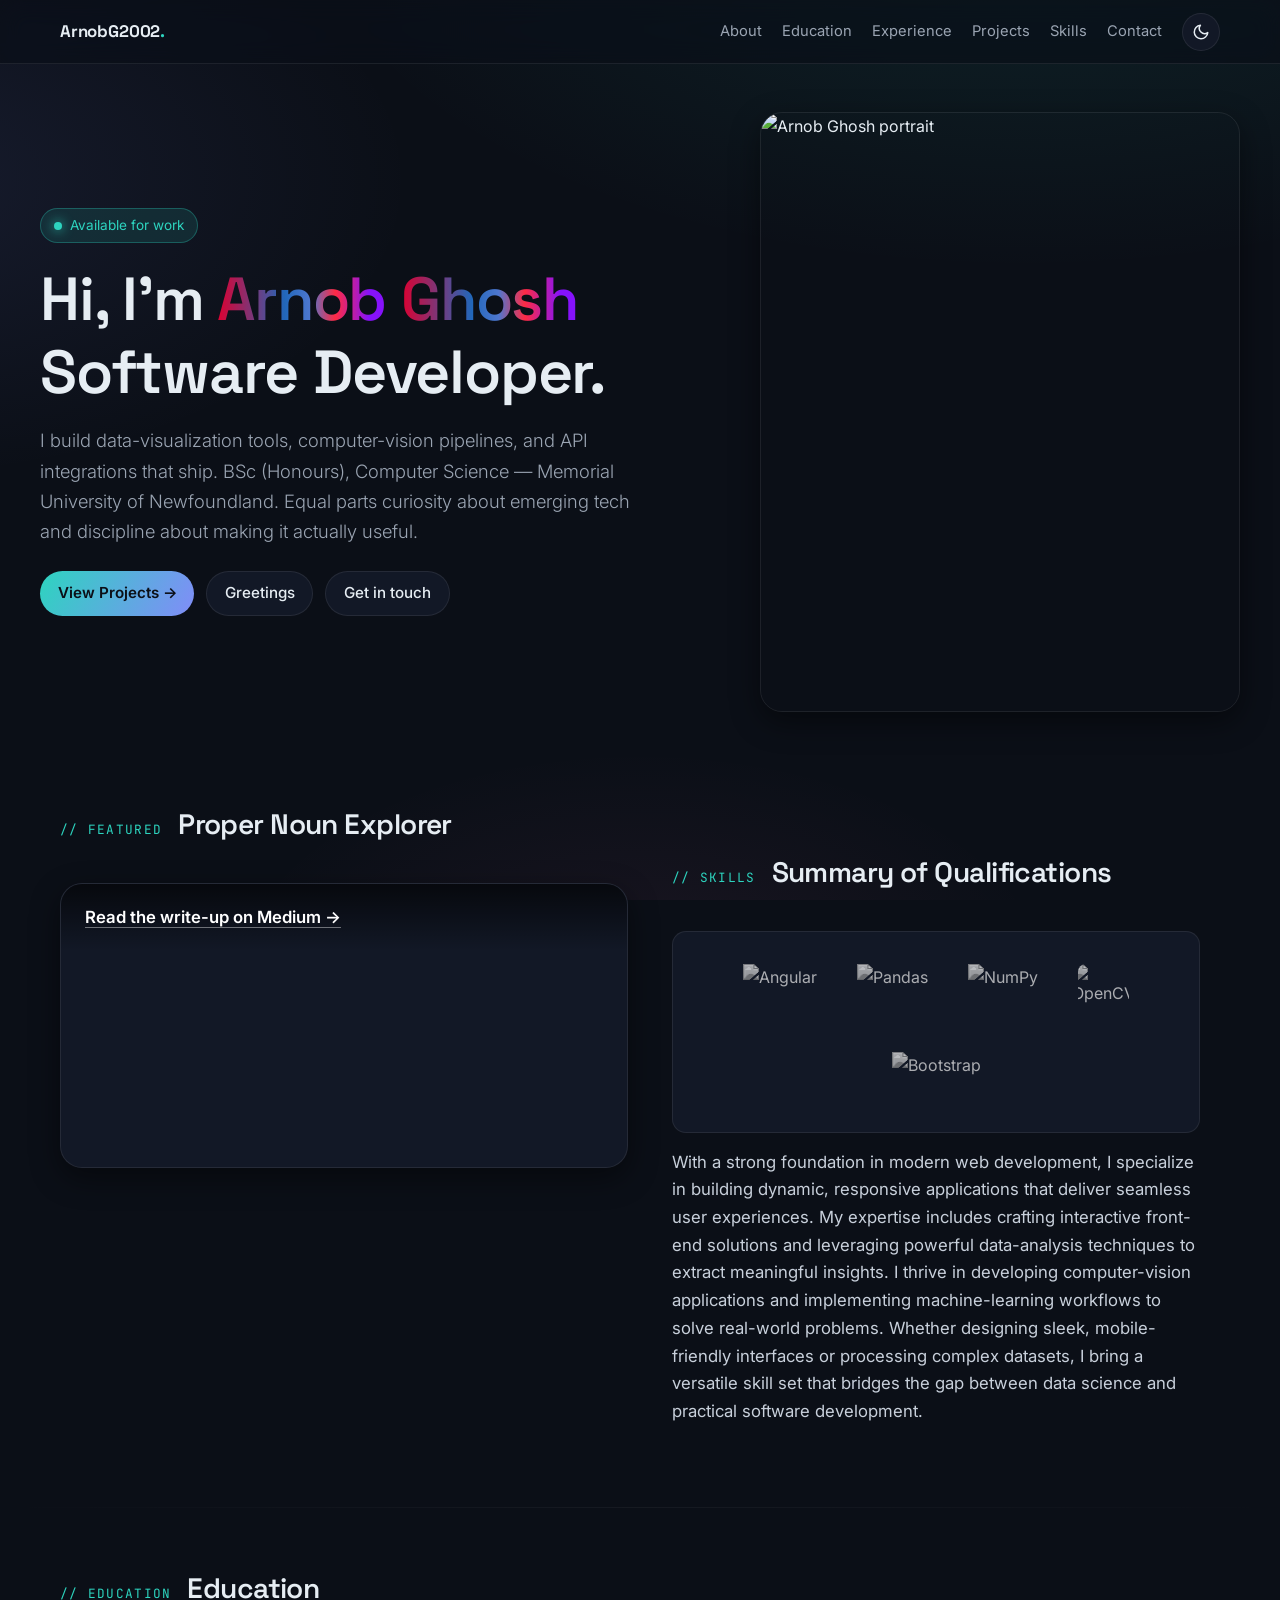
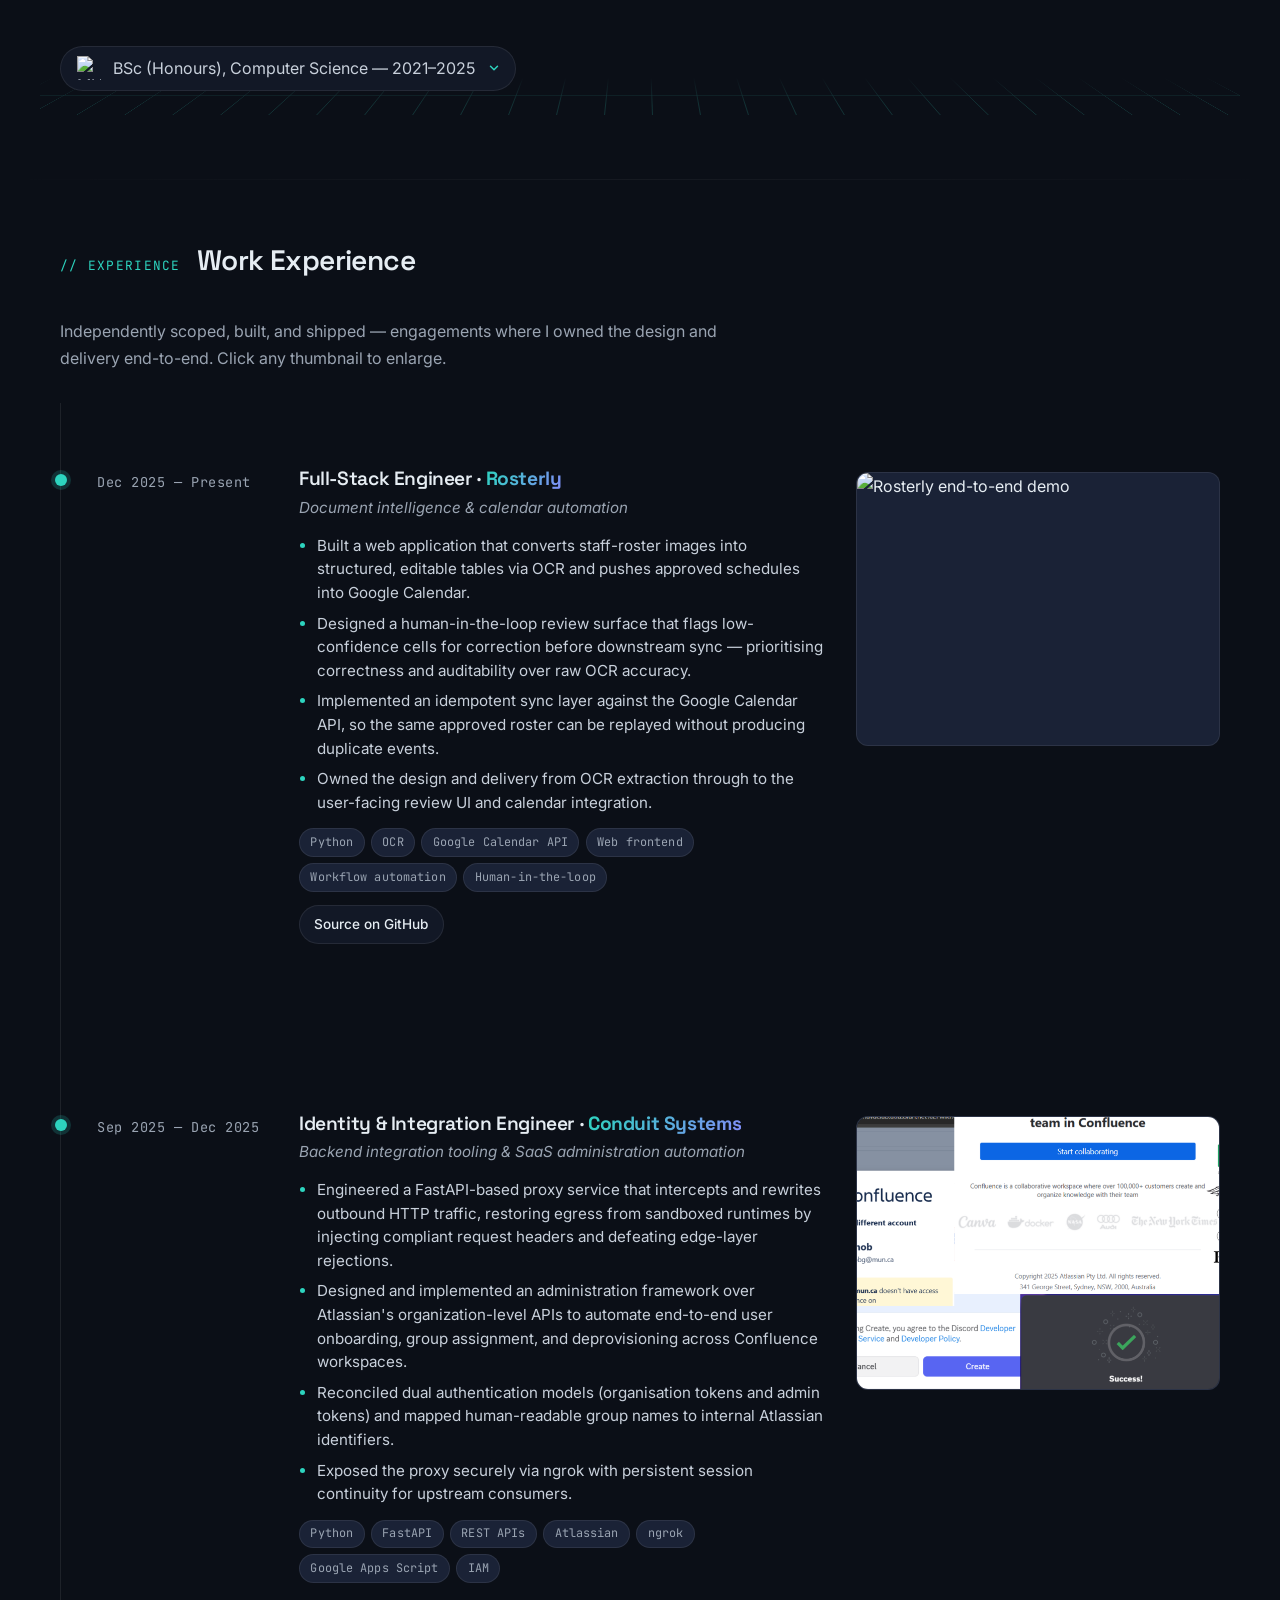
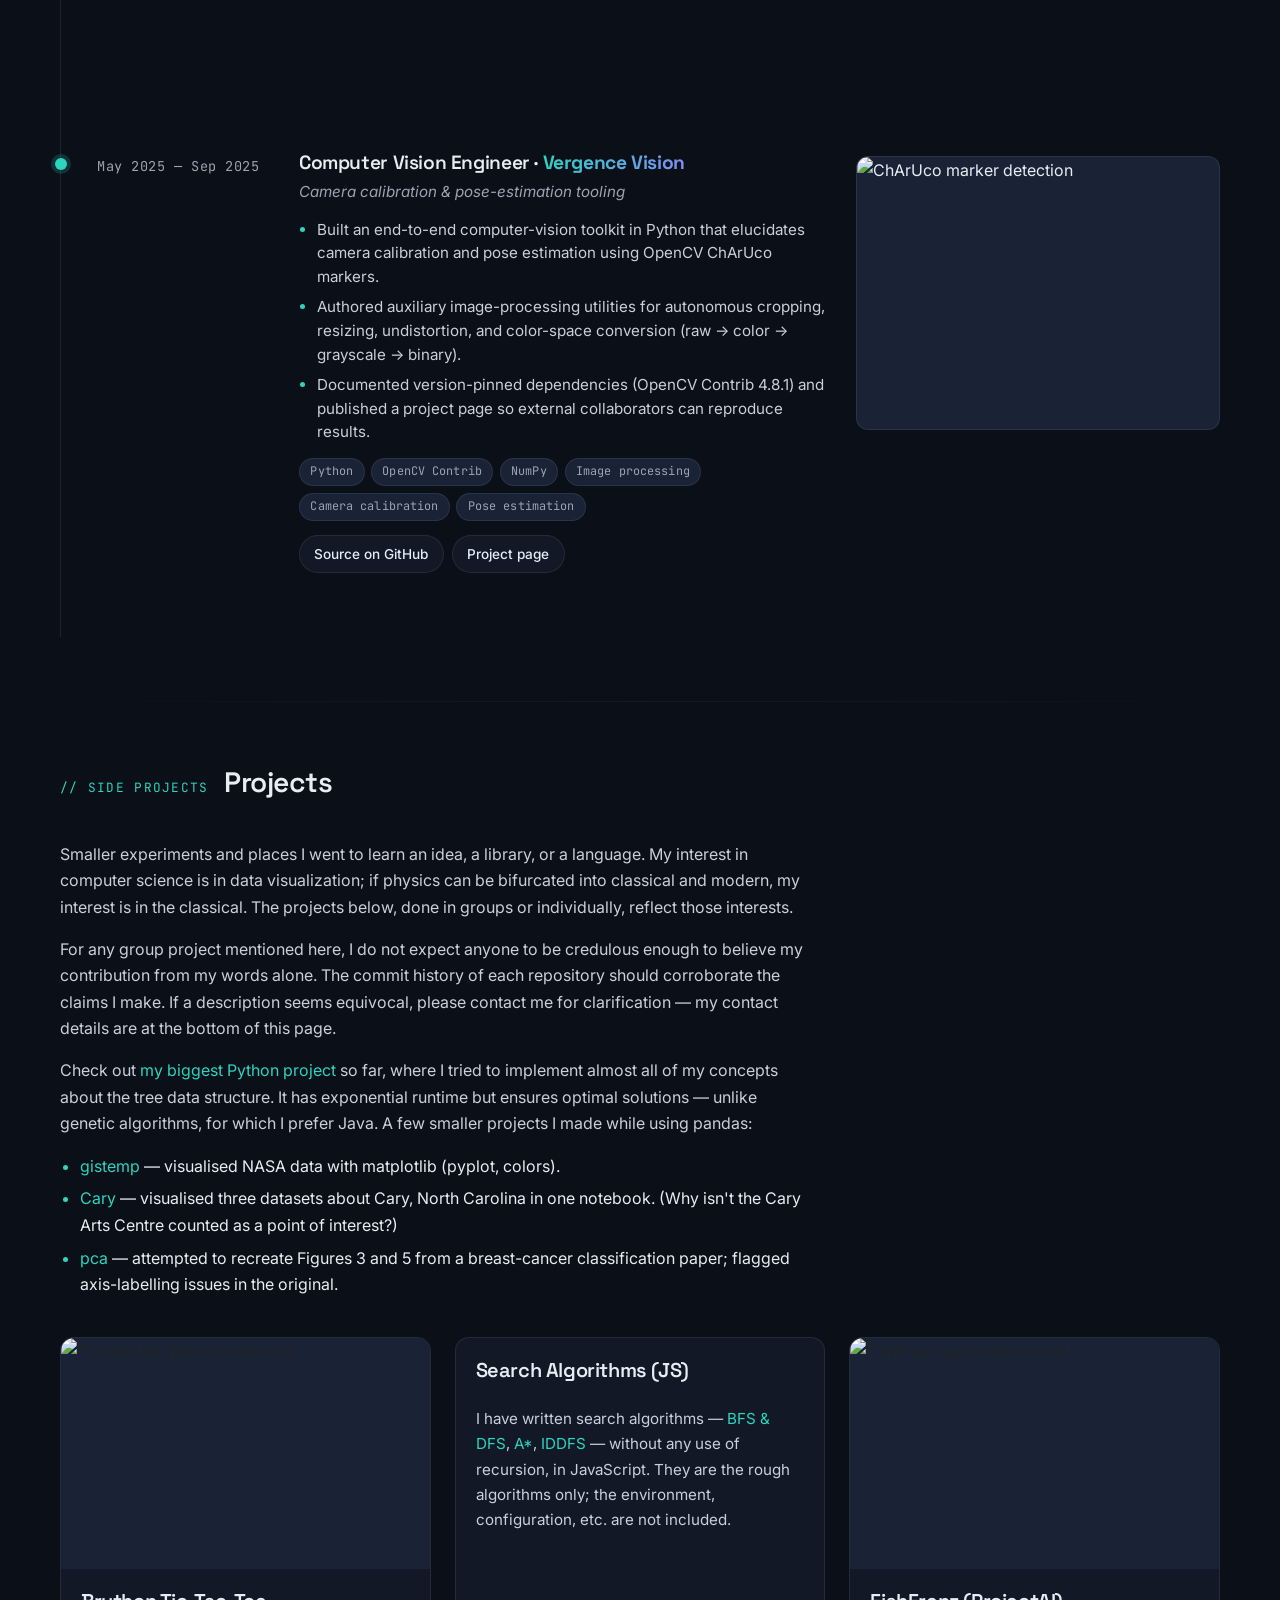
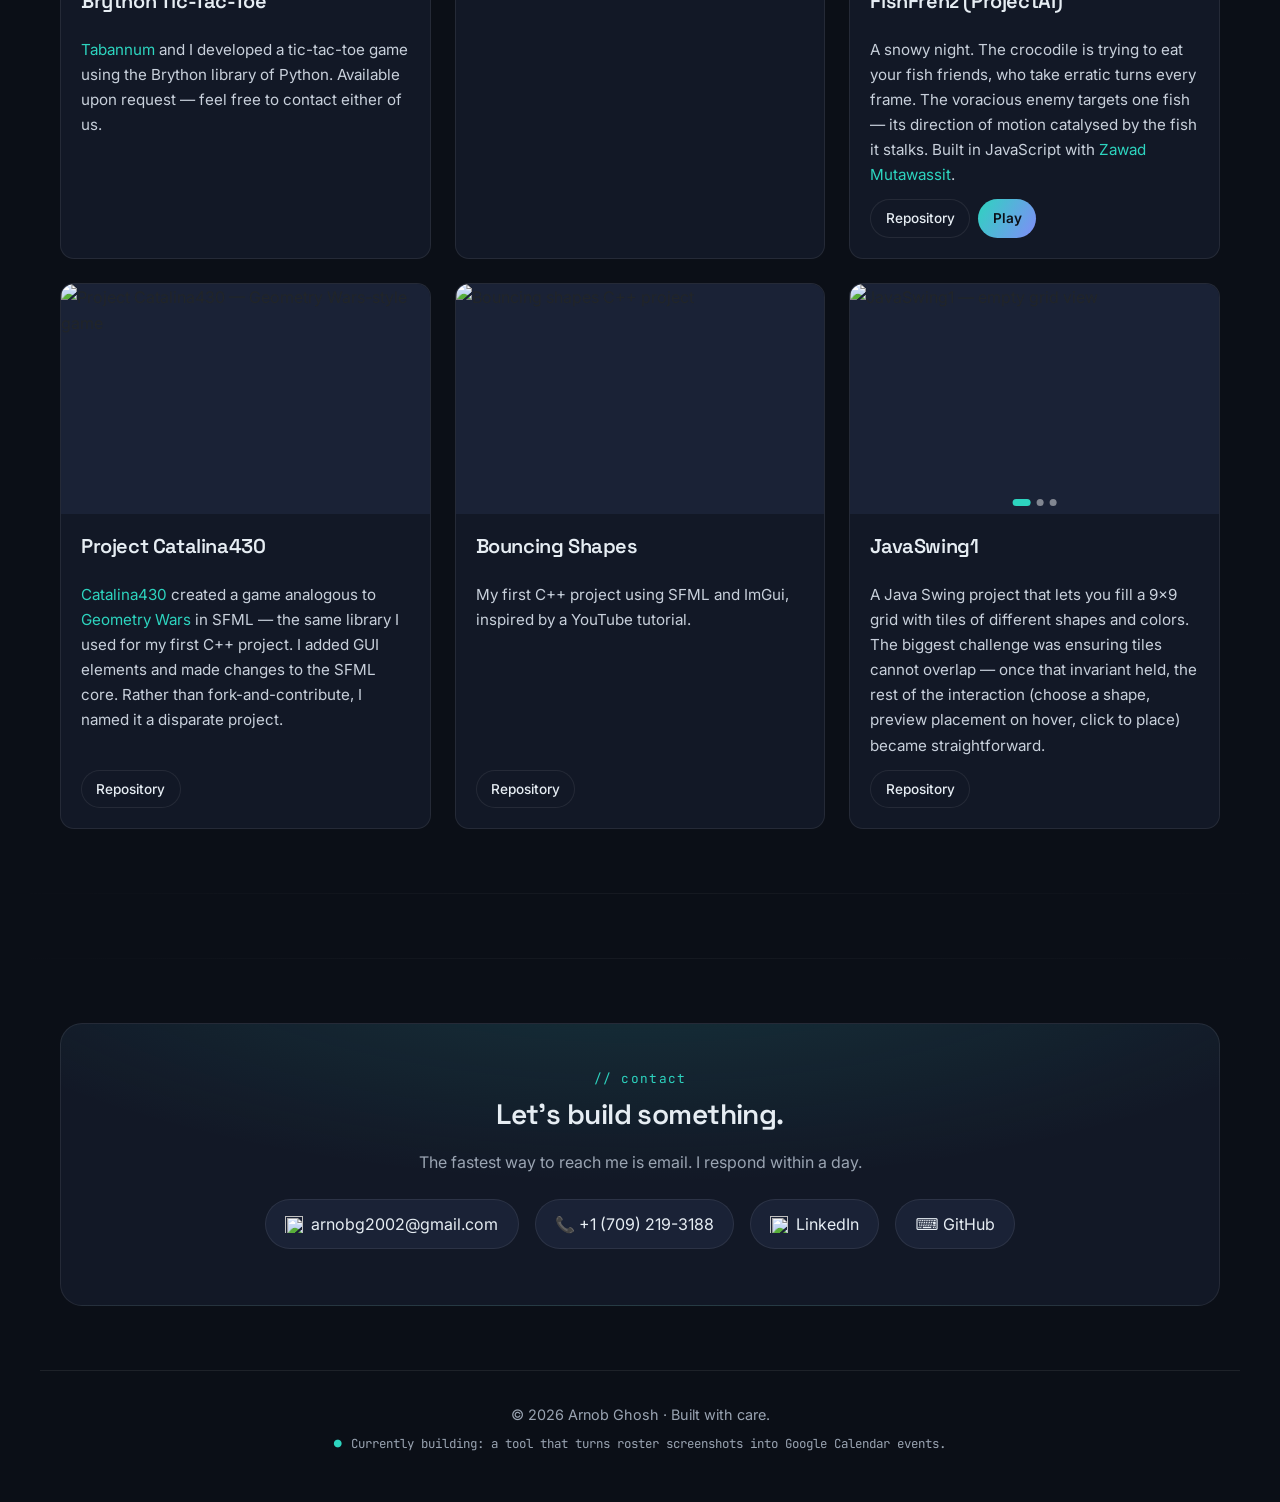
==== commit f655c167: "holodeck details" ====
--- a/index.html
+++ b/index.html
@@ -189,7 +189,7 @@
             </div>
             <div class="tech-strip" style="margin-bottom: 1rem;">
               <img src="https://angular.dev/assets/images/press-kit/angular_icon_gradient.gif" alt="Angular" />
-              <img src="https://devopedia.org/images/article/45/8328.1526292163.svg" alt="Pandas" />
+              <img src="https://upload.wikimedia.org/wikipedia/commons/1/1b/R_logo.svg?utm_source=en.wikipedia.org&utm_campaign=imageinfo&utm_content=original" alt="Pandas" />
               <img src="https://www.pythontutorial.net/wp-content/uploads/2022/08/numpy-tutorial.svg" alt="NumPy" />
               <span class="opencv-wrap" title="OpenCV — hover to reveal" aria-label="OpenCV">
                 <img class="opencv-logo" src="https://opencv.org/wp-content/uploads/2022/05/logo.png" alt="OpenCV" />
@@ -213,6 +213,12 @@
 
     <!-- ============== EDUCATION NARRATIVE ============== -->
     <article class="container reveal" id="education">
+      <!-- Holodeck 3D scene. Sits behind the section content at z-index -1.
+           Only rendered when Three.js lazy-loads on scroll-in (see script
+           at the bottom). CSS ::before grid is the fallback until then, or
+           forever on reduced-motion / small viewports. -->
+      <canvas id="holodeck-canvas" aria-hidden="true"></canvas>
+
       <div class="section-header">
         <span class="label">// education</span>
         <h2>Education</h2>
@@ -240,7 +246,12 @@
                 <p>
                   As I explored the series further, my interest gradually narrowed to the concept of the Holodeck.
                   I began to wonder whether anything resembling such a system existed in reality, even as part of
-                  <strong>emerging technologies</strong>. This curiosity led me to the <a href="https://en.wikipedia.org/wiki/Holographic_display">Wikipedia page on
+                  <strong>emerging technologies</strong>. Searching for real-world analogues, I came across
+                  <a href="https://www.provideocoalition.com/smpte-hollywood-explores-immersive-vr-and-shows-holographic-display/" rel="noopener" target="_blank">Jose Antunes' preview</a>
+                  of a June 2019 SMPTE Hollywood meeting titled &ldquo;Building Truly Immersive Experiences: Are You Ready for the Holodeck?&rdquo; —
+                  the only record of that meeting I could find. That article was where I first encountered the idea of
+                  <strong>holographic displays</strong>. From there I followed the thread to the
+                  <a href="https://en.wikipedia.org/wiki/Holographic_display" rel="noopener" target="_blank">Wikipedia page on
                   holographic displays</a>. As I read through it, I became increasingly convinced that such technologies
                   could have meaningful <strong>use cases</strong>, particularly in the context of
                   <strong>defence applications</strong>. Surprisingly, however, there was no explicit mention of the military or
@@ -248,8 +259,10 @@
                 </p>
               </div>
               <div>
-                <img src="Education/startrekquestion.png" alt="Edexcel Physics past paper question featuring the Starship Enterprise" />
-              </div>
+                <a href="https://pmt.physicsandmathstutor.com/download/Physics/A-level/Past-Papers/Edexcel-IAL/Unit-4/January%202012%20QP%20-%20Unit%204%20Edexcel%20Physics%20A-level.pdf">
+                  <img src="Education/startrekquestion.png" alt="Edexcel Physics past paper question featuring the Starship Enterprise" />
+                </a>
+                </div>
             </div>
 
         <div class="row-split reverse">
@@ -619,5 +632,6 @@
   <script src="js/game-init.js"></script>
   <script src="js/site-ui.js"></script>
   <script src="js/konami.js"></script>
+  <script src="js/holodeck.js"></script>
 </body>
 </html>
--- a/style3.css
+++ b/style3.css
@@ -372,7 +372,10 @@
   display: grid;
   grid-template-columns: 1.5fr 1fr;
   gap: 2rem;
-  align-items: start;
+  /* Center vertically so any image/text height mismatch splits evenly
+     above and below the shorter column, reading as breathing room
+     rather than an orphaned gap. */
+  align-items: center;
 }
 .story .row-split.reverse { grid-template-columns: 1fr 1.5fr; }
 .story img {
@@ -1272,6 +1275,34 @@
 }
 
 /* ============================================================
+   Three.js holodeck canvas — progressive enhancement of the
+   ::before grid above. When holodeck.js successfully loads
+   Three.js and initialises, it adds .has-webgl to #education,
+   which hides the CSS fallback and shows the WebGL scene.
+   Fallback path is kept for reduced-motion, small viewports,
+   WebGL failure, and JS-disabled visitors.
+   ============================================================ */
+#holodeck-canvas {
+  position: absolute;
+  inset: 0;
+  width: 100%;
+  height: 100%;
+  z-index: -1;
+  pointer-events: none;
+  opacity: 0;
+  transition: opacity 1.2s ease;
+  display: none; /* only rendered when JS opts in */
+}
+#education.has-webgl #holodeck-canvas {
+  display: block;
+  opacity: 1;
+}
+#education.has-webgl::before {
+  /* Hide the CSS fallback grid once the real 3D scene is live */
+  display: none;
+}
+
+/* ============================================================
    Hero name interaction — the .grad span is now hoverable
    and reacts to the scramble effect by holding its width.
    ============================================================ */
